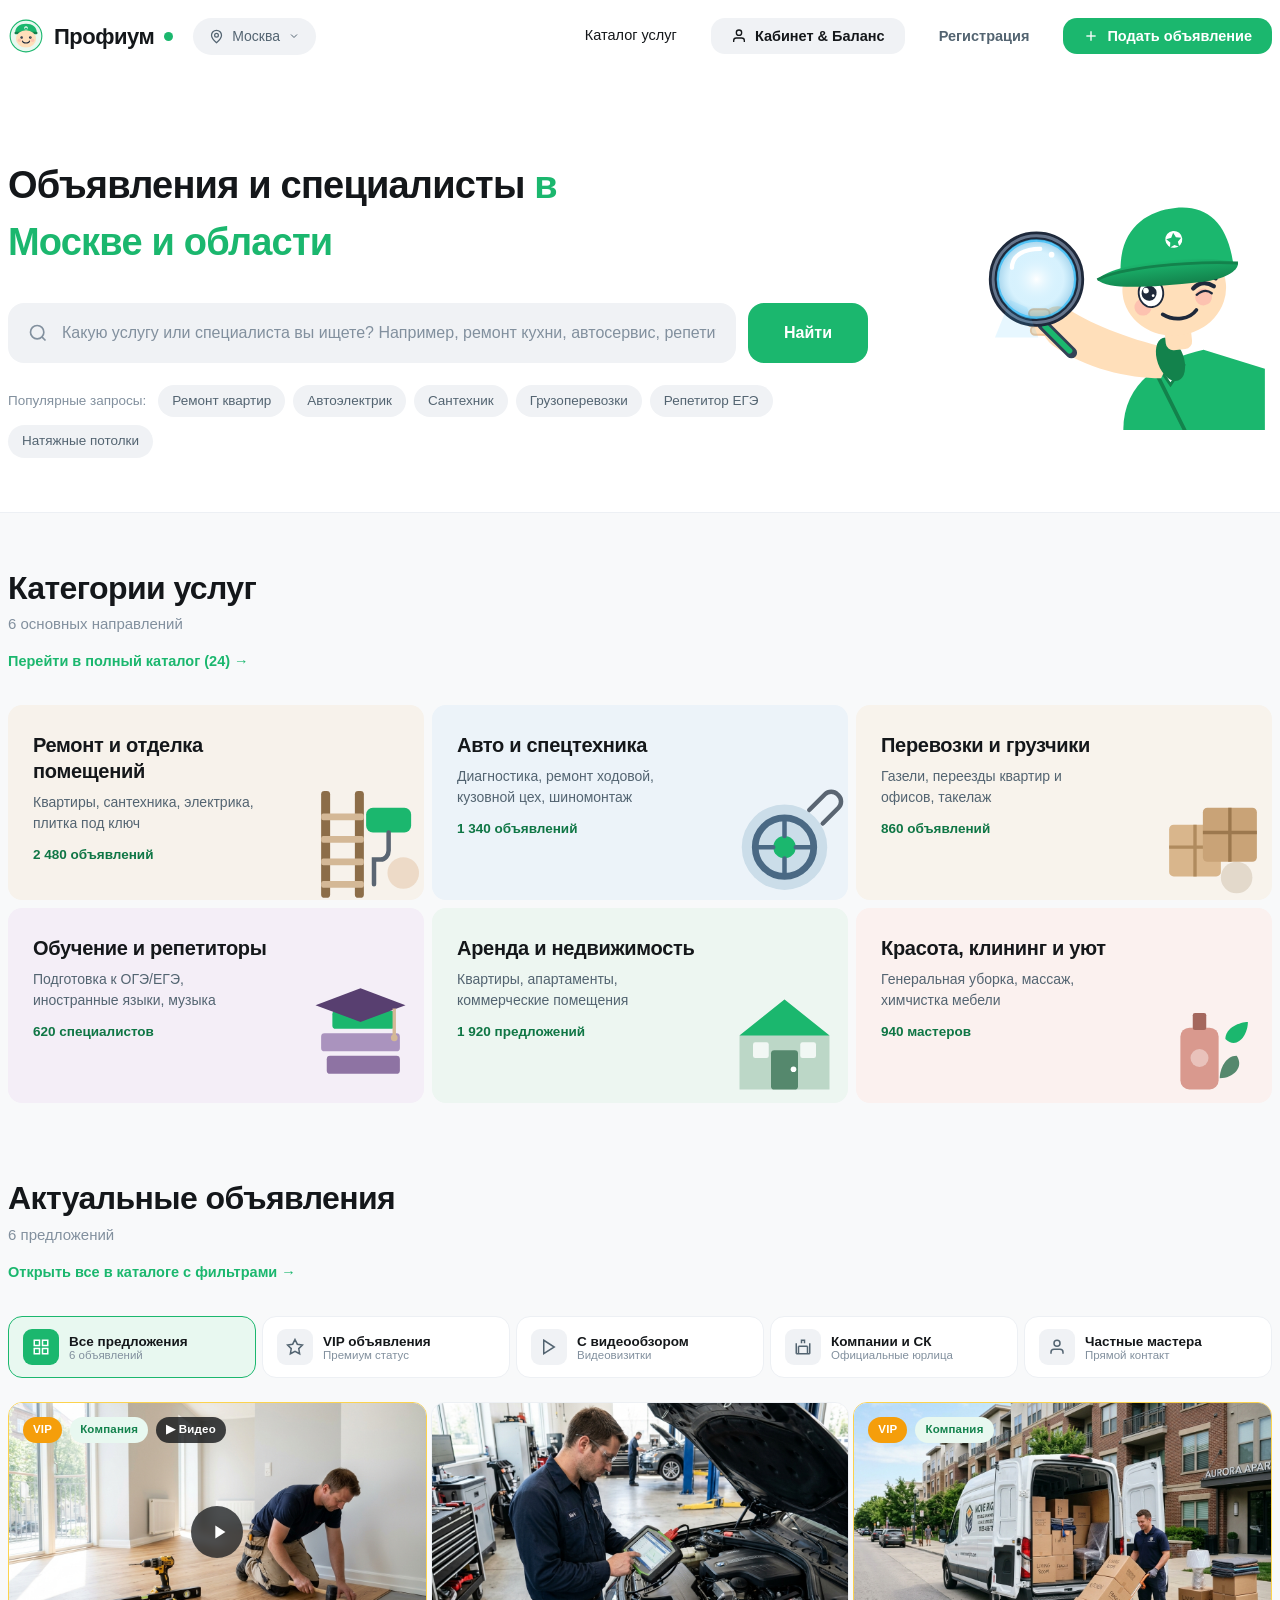
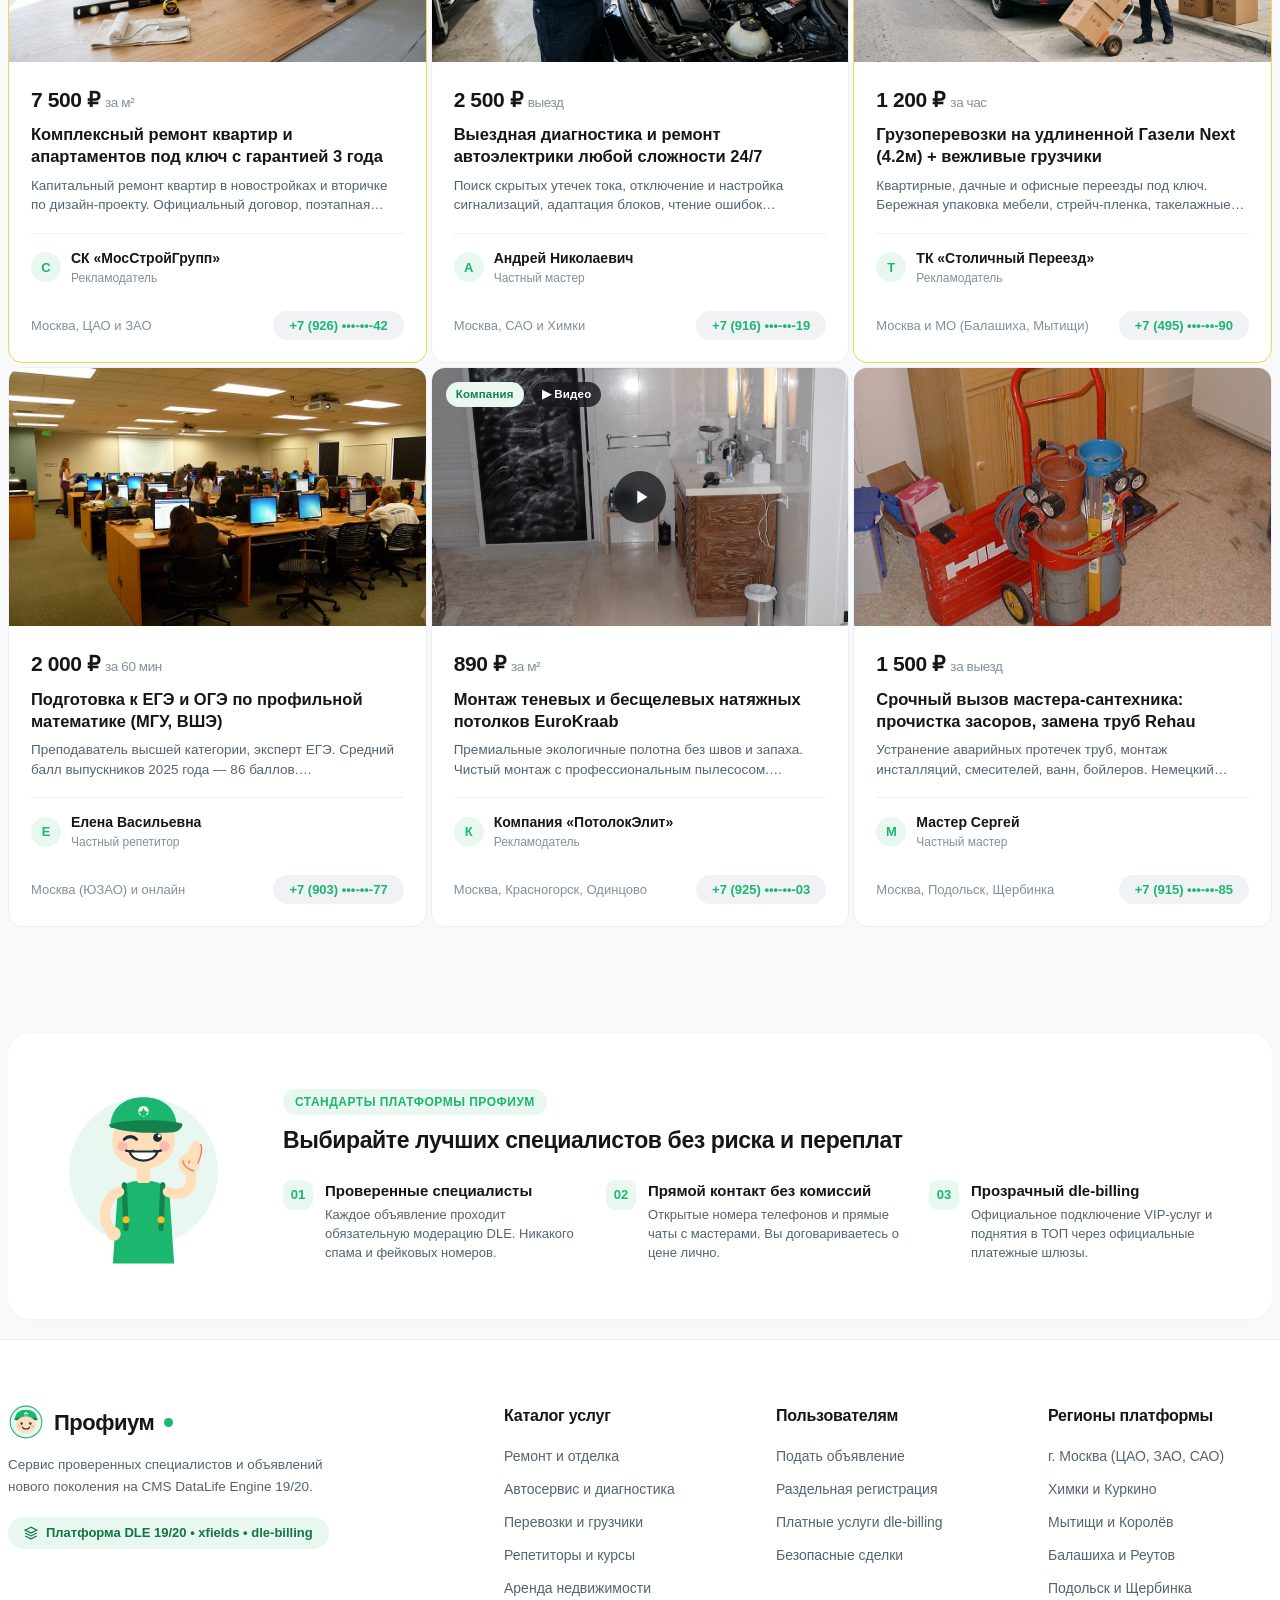
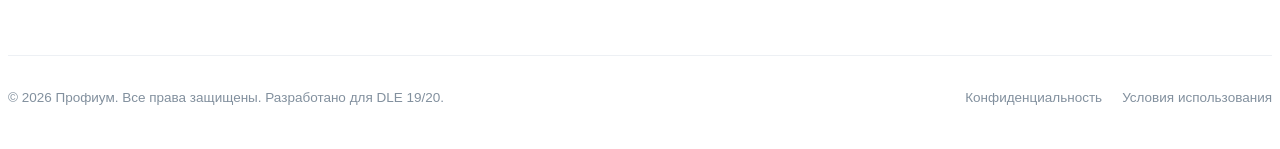
==== index.html @ 0189922f "Add hero mascot with lens, mobile burger menu, 3-row headers, horizontal catalog cards, sticky colla" ====
<!DOCTYPE html>
<html lang="ru">
<head>
  <meta charset="UTF-8">
  <meta name="viewport" content="width=device-width, initial-scale=1.0">
  <title>Профиум — Сервис проверенных специалистов и объявлений (DLE 19/20)</title>
  <link rel="stylesheet" href="css/style.css">
  <link rel="preconnect" href="https://fonts.googleapis.com">
  <link rel="preconnect" href="https://fonts.gstatic.com" crossorigin>
  <link href="https://fonts.googleapis.com/css2?family=Inter:wght@400;500;600;700&display=swap" rel="stylesheet">
</head>
<body>

  <!-- ================= HEADER ================= -->
  <header class="header">
    <div class="container header__inner">
      <div class="header__left">
        <a href="index.html" class="header__logo">
          <img src="images/branding/mascot.svg" alt="Профиум" class="header__logo-mascot">
          <span>Профиум</span><span class="header__logo-dot"></span>
        </a>
        <div class="header__geo" id="geoBtn" onclick="openModal('modalRegion')" title="Сменить регион">
          <svg width="15" height="15" viewBox="0 0 24 24" fill="none" stroke="currentColor" stroke-width="2"><path d="M12 2a8 8 0 0 0-8 8c0 5.25 8 12 8 12s8-6.75 8-12a8 8 0 0 0-8-8z"/><circle cx="12" cy="10" r="3"/></svg>
          <span id="currentCity">Москва</span>
          <svg width="12" height="12" viewBox="0 0 24 24" fill="none" stroke="currentColor" stroke-width="2"><path d="M6 9l6 6 6-6"/></svg>
        </div>
      </div>

      <div class="header__right">
        <a href="catalog.html" class="btn btn--ghost" style="color: var(--text-main); font-weight: 500;">
          Каталог услуг
        </a>

        <button class="btn btn--outline" id="openCabinetBtn">
          <svg width="16" height="16" viewBox="0 0 24 24" fill="none" stroke="currentColor" stroke-width="2"><path d="M20 21v-2a4 4 0 0 0-4-4H8a4 4 0 0 0-4 4v2"/><circle cx="12" cy="7" r="4"/></svg>
          <span id="userStatusText">Кабинет & Баланс</span>
        </button>

        <button class="btn btn--ghost" id="openRegBtn">
          Регистрация
        </button>

        <button class="btn btn--primary" id="openAddNewsBtn">
          <svg width="16" height="16" viewBox="0 0 24 24" fill="none" stroke="currentColor" stroke-width="2"><line x1="12" y1="5" x2="12" y2="19"/><line x1="5" y1="12" x2="19" y2="12"/></svg>
          Подать объявление
        </button>
      </div>

      <!-- Mobile Hamburger Toggle Button -->
      <button class="header__burger" id="burgerToggleBtn" aria-label="Открыть мобильное меню" onclick="toggleMobileMenu(true)">
        <span></span>
        <span></span>
        <span></span>
      </button>
    </div>
  </header>

  <!-- Mobile Drawer -->
  <div class="mobile-drawer" id="mobileDrawer">
    <div class="mobile-drawer__overlay" onclick="toggleMobileMenu(false)"></div>
    <div class="mobile-drawer__content">
      <div class="mobile-drawer__header">
        <div class="header__logo">
          <img src="images/branding/mascot.svg" alt="Профиум" class="header__logo-mascot">
          <span>Профиум</span><span class="header__logo-dot"></span>
        </div>
        <button class="modal__close" onclick="toggleMobileMenu(false)">&times;</button>
      </div>
      <div class="mobile-drawer__body">
        <div class="mobile-drawer__geo" onclick="openModal('modalRegion'); toggleMobileMenu(false);">
          <svg width="18" height="18" viewBox="0 0 24 24" fill="none" stroke="currentColor" stroke-width="2"><path d="M12 2a8 8 0 0 0-8 8c0 5.25 8 12 8 12s8-6.75 8-12a8 8 0 0 0-8-8z"/><circle cx="12" cy="10" r="3"/></svg>
          <span id="mobileCityText">Москва</span>
          <span style="margin-left: auto; font-size: 13px; color: var(--primary); font-weight: 600;">Сменить</span>
        </div>
        <nav class="mobile-drawer__nav">
          <a href="catalog.html" class="mobile-nav-item">
            <svg width="20" height="20" viewBox="0 0 24 24" fill="none" stroke="currentColor" stroke-width="2"><rect x="3" y="3" width="7" height="7"/><rect x="14" y="3" width="7" height="7"/><rect x="14" y="14" width="7" height="7"/><rect x="3" y="14" width="7" height="7"/></svg>
            Каталог объявлений
          </a>
          <button class="mobile-nav-item" onclick="openModal('modalCabinet'); toggleMobileMenu(false);">
            <svg width="20" height="20" viewBox="0 0 24 24" fill="none" stroke="currentColor" stroke-width="2"><path d="M20 21v-2a4 4 0 0 0-4-4H8a4 4 0 0 0-4 4v2"/><circle cx="12" cy="7" r="4"/></svg>
            Кабинет & Баланс
          </button>
          <button class="mobile-nav-item" onclick="openModal('modalReg'); toggleMobileMenu(false);">
            <svg width="20" height="20" viewBox="0 0 24 24" fill="none" stroke="currentColor" stroke-width="2"><path d="M16 21v-2a4 4 0 0 0-4-4H5a4 4 0 0 0-4 4v2"/><circle cx="8.5" cy="7" r="4"/><line x1="20" y1="8" x2="20" y2="14"/><line x1="23" y1="11" x2="17" y2="11"/></svg>
            Регистрация (Клиент / Рекламодатель)
          </button>
        </nav>
        <button class="btn btn--primary" style="width: 100%; margin-top: 24px; padding: 14px;" onclick="openModal('modalAddNews'); toggleMobileMenu(false);">
          <svg width="18" height="18" viewBox="0 0 24 24" fill="none" stroke="currentColor" stroke-width="2"><line x1="12" y1="5" x2="12" y2="19"/><line x1="5" y1="12" x2="19" y2="12"/></svg>
          Подать объявление
        </button>
      </div>
    </div>
  </div>

  <!-- ================= HERO & SEARCH (WITH MASCOT PEAKING INTO SEARCH) ================= -->
  <section class="hero">
    <div class="container hero__container">
      <div class="hero__content">
        <h1 class="hero__headline">
          Объявления и специалисты <span id="heroCitySpan">в Москве и области</span>
        </h1>

        <div class="search-wrapper">
          <div class="search-input-box">
            <div class="search-input-box__icon">
              <svg width="20" height="20" viewBox="0 0 24 24" fill="none" stroke="currentColor" stroke-width="2"><circle cx="11" cy="11" r="8"/><line x1="21" y1="21" x2="16.65" y2="16.65"/></svg>
            </div>
            <input type="text" class="search-input-box__input" id="searchInput" placeholder="Какую услугу или специалиста вы ищете? Например, ремонт кухни, автосервис, репетитор...">
          </div>
          <button class="btn btn--search-standalone" id="searchSubmitBtn">Найти</button>
        </div>

        <div class="search-tags" id="searchTagsContainer">
          <span class="search-tags__title">Популярные запросы:</span>
          <span class="tag-chip" onclick="navigateToCatalogQuery('Ремонт квартир')">Ремонт квартир</span>
          <span class="tag-chip" onclick="navigateToCatalogQuery('Автоэлектрик')">Автоэлектрик</span>
          <span class="tag-chip" onclick="navigateToCatalogQuery('Сантехник')">Сантехник</span>
          <span class="tag-chip" onclick="navigateToCatalogQuery('Грузоперевозки')">Грузоперевозки</span>
          <span class="tag-chip" onclick="navigateToCatalogQuery('Репетитор')">Репетитор ЕГЭ</span>
          <span class="tag-chip" onclick="navigateToCatalogQuery('Потолки')">Натяжные потолки</span>
        </div>
      </div>

      <!-- Mascot leaning in behind search with magnifying glass (as sketched!) -->
      <div class="hero__mascot-wrap" aria-hidden="true">
        <img src="images/branding/mascot_peeking_lens.svg" alt="Профиум Маскот с лупой" class="hero__mascot-img">
      </div>
    </div>
  </section>

  <!-- ================= BENTO CATEGORIES (3-ROW HIERARCHY) ================= -->
  <section class="section">
    <div class="container">
      <div class="section__header-col">
        <h2 class="section__title">Категории услуг</h2>
        <div class="section__subtitle">6 основных направлений</div>
        <div class="section__action-row">
          <a href="catalog.html" class="section__link">Перейти в полный каталог (24) →</a>
        </div>
      </div>

      <div class="bento-grid">
        <!-- 1. Ремонт -->
        <div class="bento-card bento-card--beige" onclick="navigateToCatalogCategory('Ремонт')">
          <div class="bento-card__content">
            <div class="bento-card__title">Ремонт и отделка помещений</div>
            <div class="bento-card__sub">Квартиры, сантехника, электрика, плитка под ключ</div>
            <div class="bento-card__count">2 480 объявлений</div>
          </div>
          <div class="bento-card__img-wrap">
            <svg class="bento-card__img" viewBox="0 0 120 120" fill="none" xmlns="http://www.w3.org/2000/svg">
              <rect x="25" y="15" width="8" height="95" rx="3" fill="#8c6d48"/>
              <rect x="55" y="15" width="8" height="95" rx="3" fill="#8c6d48"/>
              <rect x="25" y="35" width="38" height="6" rx="2" fill="#d4b896"/>
              <rect x="25" y="55" width="38" height="6" rx="2" fill="#d4b896"/>
              <rect x="25" y="75" width="38" height="6" rx="2" fill="#d4b896"/>
              <rect x="25" y="95" width="38" height="6" rx="2" fill="#d4b896"/>
              <rect x="65" y="30" width="40" height="22" rx="6" fill="#1bb76e"/>
              <path d="M85 52V68C85 72 82 76 78 76H72V98" stroke="#5a6572" stroke-width="4" stroke-linecap="round"/>
              <circle cx="98" cy="88" r="14" fill="#d4a373" fill-opacity="0.3"/>
            </svg>
          </div>
        </div>

        <!-- 2. Авто -->
        <div class="bento-card bento-card--blue" onclick="navigateToCatalogCategory('Авто')">
          <div class="bento-card__content">
            <div class="bento-card__title">Авто и спецтехника</div>
            <div class="bento-card__sub">Диагностика, ремонт ходовой, кузовной цех, шиномонтаж</div>
            <div class="bento-card__count">1 340 объявлений</div>
          </div>
          <div class="bento-card__img-wrap">
            <svg class="bento-card__img" viewBox="0 0 120 120" fill="none" xmlns="http://www.w3.org/2000/svg">
              <circle cx="60" cy="65" r="38" fill="#cbdde9"/>
              <circle cx="60" cy="65" r="26" stroke="#4a6984" stroke-width="6"/>
              <circle cx="60" cy="65" r="10" fill="#1bb76e"/>
              <path d="M60 40V55M60 75V90M35 65H50M70 65H85" stroke="#4a6984" stroke-width="4" stroke-linecap="round"/>
              <path d="M82 32L96 18C99 15 104 15 107 18L108 19C111 22 111 27 108 30L94 44" stroke="#5a6572" stroke-width="4" stroke-linecap="round"/>
            </svg>
          </div>
        </div>

        <!-- 3. Перевозки -->
        <div class="bento-card bento-card--sand" onclick="navigateToCatalogCategory('Грузоперевозки')">
          <div class="bento-card__content">
            <div class="bento-card__title">Перевозки и грузчики</div>
            <div class="bento-card__sub">Газели, переезды квартир и офисов, такелаж</div>
            <div class="bento-card__count">860 объявлений</div>
          </div>
          <div class="bento-card__img-wrap">
            <svg class="bento-card__img" viewBox="0 0 120 120" fill="none" xmlns="http://www.w3.org/2000/svg">
              <rect x="25" y="45" width="46" height="46" rx="4" fill="#d9b68c"/>
              <path d="M25 65H71M48 45V91" stroke="#b08b5e" stroke-width="3"/>
              <rect x="55" y="30" width="48" height="48" rx="4" fill="#c9a377"/>
              <path d="M55 52H103M79 30V78" stroke="#9c784e" stroke-width="3"/>
              <circle cx="85" cy="92" r="14" fill="#8c6d48" fill-opacity="0.2"/>
            </svg>
          </div>
        </div>

        <!-- 4. Обучение -->
        <div class="bento-card bento-card--lavender" onclick="navigateToCatalogCategory('Обучение')">
          <div class="bento-card__content">
            <div class="bento-card__title">Обучение и репетиторы</div>
            <div class="bento-card__sub">Подготовка к ОГЭ/ЕГЭ, иностранные языки, музыка</div>
            <div class="bento-card__count">620 специалистов</div>
          </div>
          <div class="bento-card__img-wrap">
            <svg class="bento-card__img" viewBox="0 0 120 120" fill="none" xmlns="http://www.w3.org/2000/svg">
              <rect x="30" y="70" width="65" height="16" rx="3" fill="#8e73a3"/>
              <rect x="25" y="50" width="70" height="16" rx="3" fill="#aa93be"/>
              <rect x="35" y="30" width="55" height="16" rx="3" fill="#1bb76e"/>
              <path d="M20 25L60 10L100 25L60 40L20 25Z" fill="#583f70"/>
              <line x1="90" y1="28" x2="90" y2="52" stroke="#d4b896" stroke-width="3"/>
              <circle cx="90" cy="54" r="3" fill="#d4b896"/>
            </svg>
          </div>
        </div>

        <!-- 5. Недвижимость -->
        <div class="bento-card bento-card--sage" onclick="navigateToCatalogCategory('Недвижимость')">
          <div class="bento-card__content">
            <div class="bento-card__title">Аренда и недвижимость</div>
            <div class="bento-card__sub">Квартиры, апартаменты, коммерческие помещения</div>
            <div class="bento-card__count">1 920 предложений</div>
          </div>
          <div class="bento-card__img-wrap">
            <svg class="bento-card__img" viewBox="0 0 120 120" fill="none" xmlns="http://www.w3.org/2000/svg">
              <path d="M60 20L20 52V100H100V52L60 20Z" fill="#bcd7c7"/>
              <path d="M60 20L100 52H20L60 20Z" fill="#1bb76e"/>
              <rect x="48" y="65" width="24" height="35" rx="3" fill="#55886d"/>
              <circle cx="68" cy="82" r="2.5" fill="#fff"/>
              <rect x="32" y="58" width="14" height="14" rx="2" fill="#fff" fill-opacity="0.8"/>
              <rect x="74" y="58" width="14" height="14" rx="2" fill="#fff" fill-opacity="0.8"/>
            </svg>
          </div>
        </div>

        <!-- 6. Красота и уют -->
        <div class="bento-card bento-card--rose" onclick="navigateToCatalogCategory('Красота')">
          <div class="bento-card__content">
            <div class="bento-card__title">Красота, клининг и уют</div>
            <div class="bento-card__sub">Генеральная уборка, массаж, химчистка мебели</div>
            <div class="bento-card__count">940 мастеров</div>
          </div>
          <div class="bento-card__img-wrap">
            <svg class="bento-card__img" viewBox="0 0 120 120" fill="none" xmlns="http://www.w3.org/2000/svg">
              <rect x="35" y="45" width="34" height="55" rx="8" fill="#d9998e"/>
              <rect x="46" y="32" width="12" height="15" rx="2" fill="#a4685e"/>
              <circle cx="52" cy="72" r="8" fill="#fff" fill-opacity="0.4"/>
              <path d="M75 55C75 45 88 40 95 40C95 52 85 65 75 55Z" fill="#1bb76e"/>
              <path d="M85 70C75 70 70 82 70 90C82 90 92 80 85 70Z" fill="#55886d"/>
            </svg>
          </div>
        </div>
      </div>
    </div>
  </section>

  <!-- ================= LISTINGS FEED ================= -->
  <section class="section" style="padding-top: 20px;">
    <div class="container">
      <div class="section__header-col">
        <h2 class="section__title" id="feedTitle">Актуальные объявления</h2>
        <div class="section__subtitle" id="listingsCountBadge">6 предложений</div>
        <div class="section__action-row">
          <a href="catalog.html" class="section__link">Открыть все в каталоге с фильтрами →</a>
        </div>
      </div>

      <!-- Compact Bento Grid Filter Tabs (Profi Style) -->
      <div class="feed-tabs-bento">
        <button class="feed-bento-tab feed-bento-tab--all active" onclick="switchFeedTab('all', this)">
          <div class="feed-bento-tab__icon">
            <svg width="18" height="18" viewBox="0 0 24 24" fill="none" stroke="currentColor" stroke-width="2"><rect x="3" y="3" width="7" height="7"/><rect x="14" y="3" width="7" height="7"/><rect x="14" y="14" width="7" height="7"/><rect x="3" y="14" width="7" height="7"/></svg>
          </div>
          <div class="feed-bento-tab__info">
            <span class="feed-bento-tab__name">Все предложения</span>
            <span class="feed-bento-tab__sub">6 объявлений</span>
          </div>
        </button>

        <button class="feed-bento-tab feed-bento-tab--vip" onclick="switchFeedTab('vip', this)">
          <div class="feed-bento-tab__icon">
            <svg width="18" height="18" viewBox="0 0 24 24" fill="none" stroke="currentColor" stroke-width="2"><polygon points="12 2 15.09 8.26 22 9.27 17 14.14 18.18 21.02 12 17.77 5.82 21.02 7 14.14 2 9.27 8.91 8.26 12 2"/></svg>
          </div>
          <div class="feed-bento-tab__info">
            <span class="feed-bento-tab__name">VIP объявления</span>
            <span class="feed-bento-tab__sub">Премиум статус</span>
          </div>
        </button>

        <button class="feed-bento-tab feed-bento-tab--video" onclick="switchFeedTab('video', this)">
          <div class="feed-bento-tab__icon">
            <svg width="18" height="18" viewBox="0 0 24 24" fill="none" stroke="currentColor" stroke-width="2"><polygon points="5 3 19 12 5 21 5 3"/></svg>
          </div>
          <div class="feed-bento-tab__info">
            <span class="feed-bento-tab__name">С видеообзором</span>
            <span class="feed-bento-tab__sub">Видеовизитки</span>
          </div>
        </button>

        <button class="feed-bento-tab feed-bento-tab--adv" onclick="switchFeedTab('advertiser', this)">
          <div class="feed-bento-tab__icon">
            <svg width="18" height="18" viewBox="0 0 24 24" fill="none" stroke="currentColor" stroke-width="2"><path d="M3 21h18M3 7v14M21 7v14M6 21V11M18 21V11M6 11h12M10 7V3h4v4"/></svg>
          </div>
          <div class="feed-bento-tab__info">
            <span class="feed-bento-tab__name">Компании и СК</span>
            <span class="feed-bento-tab__sub">Официальные юрлица</span>
          </div>
        </button>

        <button class="feed-bento-tab feed-bento-tab--private" onclick="switchFeedTab('private', this)">
          <div class="feed-bento-tab__icon">
            <svg width="18" height="18" viewBox="0 0 24 24" fill="none" stroke="currentColor" stroke-width="2"><path d="M20 21v-2a4 4 0 0 0-4-4H8a4 4 0 0 0-4 4v2"/><circle cx="12" cy="7" r="4"/></svg>
          </div>
          <div class="feed-bento-tab__info">
            <span class="feed-bento-tab__name">Частные мастера</span>
            <span class="feed-bento-tab__sub">Прямой контакт</span>
          </div>
        </button>
      </div>

      <!-- Ads Grid -->
      <div class="listings-grid" id="listingsContainer"></div>
    </div>
  </section>

  <!-- ================= VAULT-BOY STYLE ADVANTAGES BANNER ================= -->
  <section class="container" style="margin-top: 50px; margin-bottom: 20px;">
    <div class="vault-banner">
      <div class="vault-banner__character">
        <img src="images/branding/mascot_thumbs_up.svg" alt="Профиум рекомендует!" class="vault-banner__img">
      </div>
      <div class="vault-banner__content">
        <div class="vault-banner__tag">Стандарты платформы Профиум</div>
        <h3 class="vault-banner__title">Выбирайте лучших специалистов без риска и переплат</h3>
        <div class="vault-banner__grid">
          <div class="vault-feature">
            <div class="vault-feature__badge">01</div>
            <div>
              <div class="vault-feature__title">Проверенные специалисты</div>
              <div class="vault-feature__desc">Каждое объявление проходит обязательную модерацию DLE. Никакого спама и фейковых номеров.</div>
            </div>
          </div>

          <div class="vault-feature">
            <div class="vault-feature__badge">02</div>
            <div>
              <div class="vault-feature__title">Прямой контакт без комиссий</div>
              <div class="vault-feature__desc">Открытые номера телефонов и прямые чаты с мастерами. Вы договариваетесь о цене лично.</div>
            </div>
          </div>

          <div class="vault-feature">
            <div class="vault-feature__badge">03</div>
            <div>
              <div class="vault-feature__title">Прозрачный dle-billing</div>
              <div class="vault-feature__desc">Официальное подключение VIP-услуг и поднятия в ТОП через официальные платежные шлюзы.</div>
            </div>
          </div>
        </div>
      </div>
    </div>
  </section>

  <!-- ================= FOOTER ================= -->
  <footer class="footer" style="margin-top: 0;">
    <div class="container">
      <div class="footer__grid">
        <div>
          <div class="header__logo" style="margin-bottom: 14px;">
            <img src="images/branding/mascot.svg" alt="Профиум" class="header__logo-mascot">
            <span>Профиум</span><span class="header__logo-dot"></span>
          </div>
          <p style="font-size: 13.5px; line-height: 1.6; max-width: 320px; color: var(--text-secondary); margin-bottom: 20px;">
            Сервис проверенных специалистов и объявлений нового поколения на CMS DataLife Engine 19/20.
          </p>
          <div class="footer__dle-badge">
            <svg width="14" height="14" viewBox="0 0 24 24" fill="none" stroke="currentColor" stroke-width="2"><path d="M12 2L2 7l10 5 10-5-10-5zM2 17l10 5 10-5M2 12l10 5 10-5"/></svg>
            Платформа DLE 19/20 • xfields • dle-billing
          </div>
        </div>

        <div>
          <div class="footer__col-title">Каталог услуг</div>
          <ul class="footer__list">
            <li><a href="catalog.html?category=Ремонт">Ремонт и отделка</a></li>
            <li><a href="catalog.html?category=Авто">Автосервис и диагностика</a></li>
            <li><a href="catalog.html?category=Грузоперевозки">Перевозки и грузчики</a></li>
            <li><a href="catalog.html?category=Обучение">Репетиторы и курсы</a></li>
            <li><a href="catalog.html?category=Недвижимость">Аренда недвижимости</a></li>
          </ul>
        </div>

        <div>
          <div class="footer__col-title">Пользователям</div>
          <ul class="footer__list">
            <li><a href="#" onclick="openModal('modalAddNews'); return false;">Подать объявление</a></li>
            <li><a href="#" onclick="openModal('modalReg'); return false;">Раздельная регистрация</a></li>
            <li><a href="#" onclick="openModal('modalCabinet'); return false;">Платные услуги dle-billing</a></li>
            <li><a href="#" onclick="showToast('Правила безопасности платформы'); return false;">Безопасные сделки</a></li>
          </ul>
        </div>

        <div>
          <div class="footer__col-title">Регионы платформы</div>
          <ul class="footer__list">
            <li><a href="#" onclick="selectRegion('Москва'); return false;">г. Москва (ЦАО, ЗАО, САО)</a></li>
            <li><a href="#" onclick="selectRegion('Химки'); return false;">Химки и Куркино</a></li>
            <li><a href="#" onclick="selectRegion('Мытищи'); return false;">Мытищи и Королёв</a></li>
            <li><a href="#" onclick="selectRegion('Балашиха'); return false;">Балашиха и Реутов</a></li>
            <li><a href="#" onclick="selectRegion('Подольск'); return false;">Подольск и Щербинка</a></li>
          </ul>
        </div>
      </div>

      <div class="footer__bottom">
        <div>© 2026 Профиум. Все права защищены. Разработано для DLE 19/20.</div>
        <div style="display: flex; gap: 20px;">
          <a href="#" onclick="showToast('Пользовательское соглашение'); return false;">Конфиденциальность</a>
          <a href="#" onclick="showToast('Оферта сервиса'); return false;">Условия использования</a>
        </div>
      </div>
    </div>
  </footer>

  <!-- ================= MODALS ================= -->

  <!-- 1. REGION MODAL -->
  <div class="modal-overlay" id="modalRegion">
    <div class="modal">
      <div class="modal__header">
        <div class="modal__title">Выберите город или регион</div>
        <button class="modal__close" onclick="closeModal('modalRegion')">✕</button>
      </div>
      <div class="modal__body">
        <div class="form-group">
          <input type="text" class="form-input" id="regionSearchInput" placeholder="Введите название города (например: Химки)..." oninput="filterRegionsList(this.value)">
        </div>

        <div style="font-size: 13px; font-weight: 600; margin-bottom: 10px; color: var(--text-main);">Популярные регионы:</div>
        <div class="region-chips">
          <span class="region-chip active" onclick="selectRegion('Москва')">Москва</span>
          <span class="region-chip" onclick="selectRegion('Химки')">Химки</span>
          <span class="region-chip" onclick="selectRegion('Балашиха')">Балашиха</span>
          <span class="region-chip" onclick="selectRegion('Мытищи')">Мытищи</span>
          <span class="region-chip" onclick="selectRegion('Подольск')">Подольск</span>
          <span class="region-chip" onclick="selectRegion('Красногорск')">Красногорск</span>
        </div>

        <div class="region-list" id="regionItemsList">
          <div class="region-item active" onclick="selectRegion('Москва')">
            <span>Москва и центр</span>
            <span style="font-size: 12px; color: var(--text-muted);">4 820 объявлений</span>
          </div>
          <div class="region-item" onclick="selectRegion('Химки')">
            <span>Химки (Север МО)</span>
            <span style="font-size: 12px; color: var(--text-muted);">840 объявлений</span>
          </div>
          <div class="region-item" onclick="selectRegion('Балашиха')">
            <span>Балашиха (Восток МО)</span>
            <span style="font-size: 12px; color: var(--text-muted);">1 120 объявлений</span>
          </div>
          <div class="region-item" onclick="selectRegion('Мытищи')">
            <span>Мытищи (Северо-Восток МО)</span>
            <span style="font-size: 12px; color: var(--text-muted);">790 объявлений</span>
          </div>
          <div class="region-item" onclick="selectRegion('Подольск')">
            <span>Подольск (Юг МО)</span>
            <span style="font-size: 12px; color: var(--text-muted);">950 объявлений</span>
          </div>
          <div class="region-item" onclick="selectRegion('Красногорск')">
            <span>Красногорск (Запад МО)</span>
            <span style="font-size: 12px; color: var(--text-muted);">680 объявлений</span>
          </div>
        </div>
      </div>
      <div class="modal__footer">
        <button class="btn btn--outline" onclick="closeModal('modalRegion')">Закрыть</button>
      </div>
    </div>
  </div>

  <!-- 2. ADD NEWS MODAL -->
  <div class="modal-overlay" id="modalAddNews">
    <div class="modal modal--large">
      <div class="modal__header">
        <div class="modal__title">Подача объявления в DLE (addnews.tpl)</div>
        <button class="modal__close" onclick="closeModal('modalAddNews')">✕</button>
      </div>

      <div class="modal__body">
        <div class="form-group">
          <label class="form-label">Заголовок объявления *</label>
          <input type="text" id="addTitle" class="form-input" placeholder="Например: Качественный ремонт ванных комнат и санузлов">
        </div>

        <div style="display: grid; grid-template-columns: 1fr 1fr; gap: 16px;">
          <div class="form-group">
            <label class="form-label">Категория (Дерево категорий DLE) *</label>
            <select id="addCategory" class="form-select">
              <option value="Ремонт">Ремонт и отделка (Платное: 150 ₽)</option>
              <option value="Авто">Авто и спецтехника (Бесплатно)</option>
              <option value="Грузоперевозки">Перевозки и грузчики (Бесплатно)</option>
              <option value="Обучение">Обучение и репетиторы (Бесплатно)</option>
              <option value="Недвижимость">Недвижимость (Платное: 200 ₽)</option>
              <option value="Красота">Красота и клининг (Бесплатно)</option>
            </select>
          </div>

          <div class="form-group">
            <label class="form-label">Стоимость (xfield: price) *</label>
            <input type="text" id="addPrice" class="form-input" placeholder="Например: 3 500 ₽ / м²">
          </div>
        </div>

        <div class="form-group">
          <label class="form-label">Описание объявления *</label>
          <textarea id="addDesc" class="form-textarea" placeholder="Опишите подробно опыт, используемые инструменты, сроки и гарантии..."></textarea>
        </div>

        <div class="form-group">
          <label class="form-label">Фотографии (нативный xfield: загрузка изображений DLE)</label>
          <div class="dropzone" id="photoDropzone" onclick="simulatePhotoUpload()">
            <div class="dropzone__icon">📷</div>
            <div class="dropzone__text">Нажмите, чтобы прикрепить фото (или перетащите файлы)</div>
            <div class="dropzone__sub">До 10 фото, авто-генерация превью WebP и водяные знаки DLE</div>
          </div>
          <div class="upload-previews" id="photoPreviews"></div>
        </div>

        <div class="form-group">
          <label class="form-label">Ссылка на видеообзор (xfield: video — YouTube / RuTube / VK)</label>
          <input type="text" id="addVideo" class="form-input" placeholder="https://rutube.ru/video/... или https://youtube.com/watch?v=...">
        </div>

        <div style="display: grid; grid-template-columns: 1fr 1fr; gap: 16px;">
          <div class="form-group">
            <label class="form-label">Город / Район *</label>
            <input type="text" id="addCity" class="form-input" value="Москва, ЦАО">
          </div>
          <div class="form-group">
            <label class="form-label">Контактный телефон *</label>
            <input type="text" id="addPhone" class="form-input" value="+7 (926) 450-22-18">
          </div>
        </div>

        <div class="billing-box">
          <div class="billing-box__title">
            <span>Платные услуги продвижения (Модуль dle-billing)</span>
            <span style="font-size: 12px; color: var(--primary);">Списание с баланса</span>
          </div>

          <div class="billing-option">
            <label class="billing-option__label">
              <input type="checkbox" id="billVip" onchange="calcBillingTotal()">
              <span><strong>VIP-статус</strong> — рамка, золотой бейдж и показ на главной</span>
            </label>
            <span class="billing-option__price">+290 ₽</span>
          </div>

          <div class="billing-option">
            <label class="billing-option__label">
              <input type="checkbox" id="billPin" onchange="calcBillingTotal()">
              <span><strong>Закрепление в ТОПе</strong> категории на 7 дней</span>
            </label>
            <span class="billing-option__price">+490 ₽</span>
          </div>

          <div class="billing-option">
            <label class="billing-option__label">
              <input type="checkbox" id="billUp" onchange="calcBillingTotal()">
              <span><strong>Поднятие на 1-е место</strong> сразу после публикации</span>
            </label>
            <span class="billing-option__price">+99 ₽</span>
          </div>

          <div style="display: flex; justify-content: space-between; align-items: center; margin-top: 14px; padding-top: 12px; border-top: 1px solid var(--border-light);">
            <span style="font-size: 14px; font-weight: 600;">Итого к оплате:</span>
            <span id="billTotalSum" style="font-size: 17px; font-weight: 700; color: var(--primary);">0 ₽</span>
          </div>
        </div>
      </div>

      <div class="modal__footer">
        <button class="btn btn--outline" onclick="closeModal('modalAddNews')">Отмена</button>
        <button class="btn btn--primary" id="publishAdBtn" onclick="submitNewAd()">
          Опубликовать объявление
        </button>
      </div>
    </div>
  </div>

  <!-- 3. SPLIT REGISTRATION WITH NEW ILLUSTRATED ROLE CARDS -->
  <div class="modal-overlay" id="modalReg">
    <div class="modal">
      <div class="modal__header">
        <div class="modal__title">Регистрация в Профиум (Разделение ролей DLE)</div>
        <button class="modal__close" onclick="closeModal('modalReg')">✕</button>
      </div>

      <div class="modal__body">
        <div class="form-label" style="margin-bottom: 12px;">Выберите ваш статус на платформе:</div>
        
        <div class="role-toggle">
          <div class="role-card role-card--client active" id="roleClientCard" onclick="selectRole('client')">
            <div class="role-card__info">
              <span class="role-card__badge">Заказчик</span>
              <div class="role-card__title" style="color: #92400e;">Я Клиент</div>
              <div class="role-card__desc" style="color: #b45309;">Ищу специалистов, сохраняю в избранное, заказываю услуги без комиссий</div>
            </div>
            <div class="role-card__illustration">
              <img src="images/branding/role_client.svg" alt="Клиент">
            </div>
          </div>

          <div class="role-card role-card--seller" id="roleSellerCard" onclick="selectRole('seller')">
            <div class="role-card__info">
              <span class="role-card__badge">Исполнитель</span>
              <div class="role-card__title" style="color: #6b21a8;">Я Рекламодатель</div>
              <div class="role-card__desc" style="color: #7e22ce;">Публикую объявления, подключаю VIP-продвижение, развиваю бизнес</div>
            </div>
            <div class="role-card__illustration">
              <img src="images/branding/role_advertiser.svg" alt="Рекламодатель">
            </div>
          </div>
        </div>

        <div class="form-group" id="companyFieldGroup" style="display: none;">
          <label class="form-label">Название организации / Имя мастера *</label>
          <input type="text" class="form-input" id="regCompany" placeholder="Например: ООО «СтройГрупп» или Мастер Алексей">
        </div>

        <div class="form-group">
          <label class="form-label">Ваше имя / Логин *</label>
          <input type="text" class="form-input" id="regLogin" placeholder="alex_moscow">
        </div>

        <div class="form-group">
          <label class="form-label">Электронная почта *</label>
          <input type="email" class="form-input" id="regEmail" placeholder="name@example.ru">
        </div>

        <div class="form-group">
          <label class="form-label">Пароль *</label>
          <input type="password" class="form-input" id="regPassword" placeholder="••••••••">
        </div>

        <div style="font-size: 12.5px; color: var(--text-muted); line-height: 1.45;">
          При сохранении DLE плагин автоматически определит пользователя в системную группу <strong><span id="targetGroupName">«Клиенты» (ID 4)</span></strong>.
        </div>
      </div>

      <div class="modal__footer">
        <button class="btn btn--outline" onclick="closeModal('modalReg')">Закрыть</button>
        <button class="btn btn--primary" onclick="submitRegistration()">Зарегистрироваться</button>
      </div>
    </div>
  </div>

  <!-- 4. DETAIL AD VIEW -->
  <div class="modal-overlay" id="modalAdDetail">
    <div class="modal modal--large">
      <div class="modal__header">
        <div class="modal__title" id="detailModalTitle">Просмотр объявления</div>
        <button class="modal__close" onclick="closeModal('modalAdDetail')">✕</button>
      </div>

      <div class="modal__body" id="detailModalBody"></div>

      <div class="modal__footer" style="justify-content: space-between;">
        <div id="detailAuthorBlock" style="font-size: 13.5px; color: var(--text-secondary);"></div>
        <div style="display: flex; gap: 12px;">
          <button class="btn btn--outline" id="detailPromoBtn" onclick="openPromoFromDetail()">
            ⚡ Продвинуть (VIP)
          </button>
          <button class="btn btn--primary" id="detailCallBtn" onclick="revealDetailPhone()">
            Показать телефон
          </button>
        </div>
      </div>
    </div>
  </div>

  <!-- 5. CABINET & DLE-BILLING -->
  <div class="modal-overlay" id="modalCabinet">
    <div class="modal">
      <div class="modal__header">
        <div class="modal__title">Личный кабинет и dle-billing</div>
        <button class="modal__close" onclick="closeModal('modalCabinet')">✕</button>
      </div>

      <div class="modal__body">
        <div style="display: flex; align-items: center; justify-content: space-between; padding: 18px; background-color: var(--primary-soft); border-radius: var(--radius-md); margin-bottom: 24px;">
          <div>
            <div style="font-size: 12.5px; color: var(--primary); font-weight: 500;">Текущий баланс (dle-billing)</div>
            <div style="font-size: 26px; font-weight: 700; color: var(--primary);" id="cabBalanceValue">1 450 ₽</div>
          </div>
          <button class="btn btn--primary" onclick="simulateTopUp()">
            + Пополнить счет
          </button>
        </div>

        <div style="font-size: 14.5px; font-weight: 600; margin-bottom: 14px; color: var(--text-main);">
          Мои объявления на доске:
        </div>

        <div id="userAdsList" style="display: flex; flex-direction: column; gap: 12px;"></div>

        <div style="margin-top: 24px; padding: 14px; border-radius: var(--radius-md); background: #f0f7f2; font-size: 12.5px; color: #1f583a; line-height: 1.5;">
          💡 <strong>Как это устроено в DLE:</strong> Баланс хранится в таблице `dle_billing_users`. Списание за размещение и VIP-статус происходит через нативные транзакции биллинга.
        </div>
      </div>

      <div class="modal__footer">
        <button class="btn btn--outline" onclick="closeModal('modalCabinet')">Закрыть</button>
      </div>
    </div>
  </div>

  <!-- Toast -->
  <div class="toast-container" id="toastContainer"></div>

  <!-- Scripts -->
  <script src="js/app.js"></script>
</body>
</html>
---- css/style.css ----
/* ==========================================================================
   PROFI.RU MINIMALIST CLASSIFIEDS DESIGN SYSTEM (DLE 19/20 PROTO)
   THEME: VIBRANT FRESH GREEN & ULTRA-SPACIOUS BORDERLESS MINIMALISM
   ========================================================================== */

:root {
  --font-family: -apple-system, BlinkMacSystemFont, "Segoe UI", Roboto, "Helvetica Neue", Arial, sans-serif;
  
  /* Canvas & Backgrounds */
  --bg-page: #f8f9fa;
  --bg-surface: #ffffff;
  --bg-subtle: #f0f2f5;
  --bg-subtle-hover: #e5e8ed;
  --bg-card: #ffffff;
  
  /* Typography Colors */
  --text-main: #14171a;
  --text-secondary: #536471;
  --text-muted: #82909e;
  --text-inverse: #ffffff;
  
  /* Accents & Brand: Brighter, Fresher Modern Green */
  --primary: #1bb76e;
  --primary-hover: #159b5c;
  --primary-soft: #e8f8f0;
  --primary-soft-hover: #d5f2e3;
  --primary-dark: #0f7645;
  
  /* Bento Pastel Colors (No harsh borders, pure soft color fill) */
  --bento-beige: #f7f2eb;
  --bento-blue: #ecf3f9;
  --bento-sand: #f8f3ec;
  --bento-lavender: #f4eef7;
  --bento-sage: #edf6f1;
  --bento-rose: #fbf1ef;
  
  /* Badges & Statuses */
  --vip-bg: #fff6e5;
  --vip-text: #945d04;
  --verified-bg: #e8f8f0;
  --verified-text: #13824c;
  
  /* Soft Dividers */
  --border-light: #edf0f4;
  --border-input: #e0e4ea;
  
  /* Shadows - Minimal and soft */
  --shadow-sm: 0 2px 6px rgba(0, 0, 0, 0.02);
  --shadow-md: 0 8px 24px rgba(0, 0, 0, 0.04);
  --shadow-modal: 0 20px 50px rgba(0, 0, 0, 0.12);
  
  /* Transitions */
  --transition-fast: 0.16s ease;
  --transition-normal: 0.25s cubic-bezier(0.16, 1, 0.3, 1);
  
  /* Radii */
  --radius-sm: 8px;
  --radius-md: 14px;
  --radius-lg: 22px;
  --radius-pill: 9999px;
}

*, *::before, *::after {
  box-sizing: border-box;
  margin: 0;
  padding: 0;
}

body {
  font-family: var(--font-family);
  background-color: var(--bg-page);
  color: var(--text-main);
  line-height: 1.5;
  -webkit-font-smoothing: antialiased;
  -moz-osx-font-smoothing: grayscale;
}

a {
  color: inherit;
  text-decoration: none;
}

button {
  font-family: inherit;
  cursor: pointer;
  border: none;
  background: none;
  outline: none;
}

input, textarea, select {
  font-family: inherit;
  font-size: 15px;
}

.container {
  max-width: 1280px;
  margin: 0 auto;
  padding: 0 8px; /* 8px page margin as requested */
}

/* ==========================================================================
   HEADER
   ========================================================================== */
.header {
  background-color: var(--bg-surface);
  border-bottom: 1px solid transparent; /* No border initially, appears on scroll */
  position: sticky;
  top: 0;
  z-index: 90;
  transition: border-color var(--transition-fast), box-shadow var(--transition-fast);
}

.header.header--scrolled {
  border-bottom: 1px solid var(--border-light);
  box-shadow: 0 2px 10px rgba(0, 0, 0, 0.03);
}

.header__inner {
  display: flex;
  align-items: center;
  justify-content: space-between;
  height: 72px;
  gap: 16px;
}

.header__left {
  display: flex;
  align-items: center;
  gap: 20px;
}

.header__logo {
  font-size: 22px;
  font-weight: 700;
  letter-spacing: -0.5px;
  color: var(--text-main);
  display: flex;
  align-items: center;
  gap: 10px;
}

.header__logo-mascot {
  width: 36px;
  height: 36px;
  border-radius: 50%;
  transition: transform var(--transition-fast);
}

.header__logo:hover .header__logo-mascot {
  transform: scale(1.08) rotate(4deg);
}

.header__logo-dot {
  width: 9px;
  height: 9px;
  background-color: var(--primary);
  border-radius: var(--radius-pill);
}

.header__geo {
  display: flex;
  align-items: center;
  gap: 8px;
  padding: 8px 16px;
  border-radius: var(--radius-pill);
  background: var(--bg-subtle);
  color: var(--text-secondary);
  font-size: 14px;
  font-weight: 500;
  transition: var(--transition-fast);
  cursor: pointer;
}

.header__geo:hover {
  background: var(--bg-subtle-hover);
  color: var(--text-main);
}

.header__right {
  display: flex;
  align-items: center;
  gap: 14px;
}

/* Mobile Hamburger Button */
.header__burger {
  display: none;
  width: 44px;
  height: 44px;
  border-radius: var(--radius-md);
  background-color: var(--bg-subtle);
  flex-direction: column;
  justify-content: center;
  align-items: center;
  gap: 5px;
  cursor: pointer;
  transition: background-color var(--transition-fast);
  border: none;
}
.header__burger:hover {
  background-color: var(--bg-subtle-hover);
}
.header__burger span {
  display: block;
  width: 20px;
  height: 2px;
  background-color: var(--text-main);
  border-radius: 2px;
  transition: transform var(--transition-fast), opacity var(--transition-fast);
}

/* Mobile Drawer */
.mobile-drawer {
  position: fixed;
  top: 0;
  left: 0;
  right: 0;
  bottom: 0;
  z-index: 1000;
  pointer-events: none;
  visibility: hidden;
  transition: visibility var(--transition-normal);
}
.mobile-drawer.active {
  pointer-events: auto;
  visibility: visible;
}
.mobile-drawer__overlay {
  position: absolute;
  top: 0;
  left: 0;
  right: 0;
  bottom: 0;
  background-color: rgba(18, 22, 28, 0.45);
  backdrop-filter: blur(4px);
  opacity: 0;
  transition: opacity var(--transition-normal);
}
.mobile-drawer.active .mobile-drawer__overlay {
  opacity: 1;
}
.mobile-drawer__content {
  position: absolute;
  top: 0;
  right: 0;
  width: 86%;
  max-width: 340px;
  height: 100%;
  background: var(--bg-surface);
  box-shadow: -8px 0 24px rgba(0, 0, 0, 0.12);
  transform: translateX(100%);
  transition: transform var(--transition-normal);
  display: flex;
  flex-direction: column;
  padding: 24px 20px;
}
.mobile-drawer.active .mobile-drawer__content {
  transform: translateX(0);
}
.mobile-drawer__header {
  display: flex;
  align-items: center;
  justify-content: space-between;
  padding-bottom: 18px;
  border-bottom: 1px solid var(--border-light);
  margin-bottom: 18px;
}
.mobile-drawer__geo {
  display: flex;
  align-items: center;
  gap: 10px;
  padding: 12px 14px;
  background: var(--bg-subtle);
  border-radius: var(--radius-md);
  margin-bottom: 18px;
  font-size: 14px;
  font-weight: 500;
  cursor: pointer;
}
.mobile-drawer__nav {
  display: flex;
  flex-direction: column;
  gap: 8px;
  flex: 1;
}
.mobile-nav-item {
  display: flex;
  align-items: center;
  gap: 12px;
  padding: 12px 14px;
  border-radius: var(--radius-md);
  font-size: 14.5px;
  font-weight: 500;
  color: var(--text-main);
  transition: background-color var(--transition-fast);
  text-decoration: none;
  background: transparent;
  width: 100%;
  text-align: left;
}
.mobile-nav-item:hover {
  background-color: var(--bg-subtle);
  color: var(--primary);
}

.btn {
  display: inline-flex;
  align-items: center;
  justify-content: center;
  gap: 8px;
  font-size: 14.5px;
  font-weight: 600;
  padding: 10px 20px;
  border-radius: var(--radius-md);
  transition: all var(--transition-fast);
  white-space: nowrap;
}

.btn--primary {
  background-color: var(--primary);
  color: var(--text-inverse);
}
.btn--primary:hover {
  background-color: var(--primary-hover);
}

.btn--outline {
  background-color: var(--bg-subtle);
  color: var(--text-main);
}
.btn--outline:hover {
  background-color: var(--bg-subtle-hover);
}

.btn--ghost {
  color: var(--text-secondary);
  background: transparent;
}
.btn--ghost:hover {
  color: var(--text-main);
  background-color: var(--bg-subtle);
}

/* ==========================================================================
   HERO / SEARCH SECTION (WITH MASCOT & COMFORTABLE TOP SPACING)
   ========================================================================== */
.hero {
  background-color: var(--bg-surface);
  padding: 84px 0 54px; /* Generous top breathing room from header */
  border-bottom: 1px solid var(--border-light);
  position: relative;
  overflow: hidden;
}

.hero__container {
  position: relative;
}

.hero__content {
  position: relative;
  z-index: 5;
  max-width: 860px;
}

.hero__headline {
  font-size: 38px;
  font-weight: 700;
  letter-spacing: -0.8px;
  margin-bottom: 32px;
  color: var(--text-main);
  max-width: 640px; /* Ample space on the right for mascot */
}

.hero__headline span {
  color: var(--primary);
}

/* Mascot Peeking from right edge behind search with magnifying glass */
.hero__mascot-wrap {
  position: absolute;
  right: 15px;
  bottom: 22px;
  width: 340px;
  height: 275px;
  z-index: 3; /* Behind search-wrapper (z-index 6) */
  pointer-events: none;
  transition: transform var(--transition-normal);
}

.hero__mascot-img {
  width: 100%;
  height: 100%;
  object-fit: contain;
}

.hero__container:hover .hero__mascot-wrap {
  transform: translateY(-4px) scale(1.02);
}

/* 2 Separate containers: Input box + Standalone Search button */
.search-wrapper {
  display: flex;
  align-items: center;
  gap: 12px;
  position: relative;
  z-index: 6;
}

.search-input-box {
  flex: 1;
  display: flex;
  align-items: center;
  background-color: var(--bg-subtle); /* Container 1: Grey filled input */
  border-radius: 16px;
  padding: 0 20px;
  height: 60px;
  transition: background-color var(--transition-fast), box-shadow var(--transition-fast);
}

.search-input-box:focus-within {
  background-color: #fff;
  box-shadow: 0 0 0 2.5px var(--primary);
}

.search-input-box__icon {
  color: var(--text-muted);
  margin-right: 14px;
  display: flex;
  align-items: center;
}

.search-input-box__input {
  flex: 1;
  border: none;
  background: transparent;
  outline: none;
  font-size: 16px;
  color: var(--text-main);
}

.search-input-box__input::placeholder {
  color: var(--text-muted);
}

/* Container 2: Standalone Search button */
.btn--search-standalone {
  height: 60px;
  padding: 0 36px;
  background-color: var(--primary);
  color: #fff;
  font-size: 16px;
  font-weight: 600;
  border-radius: 16px;
  display: inline-flex;
  align-items: center;
  justify-content: center;
  transition: background-color var(--transition-fast), transform var(--transition-fast);
  cursor: pointer;
  flex-shrink: 0;
}

.btn--search-standalone:hover {
  background-color: var(--primary-hover);
  transform: translateY(-1px);
}

.search-tags {
  display: flex;
  align-items: center;
  flex-wrap: wrap;
  gap: 8px;
  margin-top: 22px;
  position: relative;
  z-index: 6;
}

.search-tags__title {
  font-size: 13.5px;
  color: var(--text-muted);
  margin-right: 4px;
}

.tag-chip {
  padding: 6px 14px;
  background-color: var(--bg-subtle);
  border-radius: var(--radius-pill);
  font-size: 13.5px;
  color: var(--text-secondary);
  cursor: pointer;
  transition: var(--transition-fast);
}

.tag-chip:hover, .tag-chip.active {
  background-color: var(--primary-soft);
  color: var(--primary);
  font-weight: 500;
}

/* ==========================================================================
   SPACIOUS SECTIONS & DISTINCT HIERARCHICAL HEADERS
   ========================================================================== */
.section {
  padding: 56px 0;
}

/* 3-Row Clean Hierarchy Header */
.section__header-col {
  display: flex;
  flex-direction: column;
  align-items: flex-start;
  margin-bottom: 24px;
}

.section__title {
  font-size: 32px;
  font-weight: 700;
  letter-spacing: -0.6px;
  color: var(--text-main);
  line-height: 1.2;
  margin-bottom: 6px;
}

.section__subtitle {
  font-size: 15px;
  color: var(--text-muted);
  font-weight: 500;
  margin-bottom: 12px;
}

.section__action-row {
  margin-top: 2px;
  margin-bottom: 8px;
}

.section__link {
  font-size: 14.5px;
  color: var(--primary);
  font-weight: 600;
  display: inline-flex;
  align-items: center;
  gap: 6px;
  transition: var(--transition-fast);
}
.section__link:hover {
  color: var(--primary-dark);
  text-decoration: underline;
}

/* ==========================================================================
   BENTO CATEGORIES (CLEAN BORDERLESS PASTELS, NO DIRTY SHADOWS)
   ========================================================================== */
.bento-grid {
  display: grid;
  grid-template-columns: repeat(3, 1fr);
  gap: 8px; /* Clean crisp spacing */
}

.bento-card {
  border-radius: var(--radius-md);
  padding: 26px 24px;
  position: relative;
  overflow: hidden;
  transition: transform var(--transition-fast), border-color var(--transition-fast);
  cursor: pointer;
  display: flex;
  flex-direction: column;
  justify-content: space-between;
  min-height: 195px;
  box-shadow: none; /* No dirty shadows! */
  border: 1px solid transparent;
}

.bento-card:hover {
  transform: translateY(-2px);
  border-color: rgba(0, 0, 0, 0.08);
  box-shadow: none;
}

/* Pastels */
.bento-card--beige {
  background-color: var(--bento-beige);
}
.bento-card--blue {
  background-color: var(--bento-blue);
}
.bento-card--sand {
  background-color: var(--bento-sand);
}
.bento-card--lavender {
  background-color: var(--bento-lavender);
}
.bento-card--sage {
  background-color: var(--bento-sage);
}
.bento-card--rose {
  background-color: var(--bento-rose);
}

.bento-card__content {
  position: relative;
  z-index: 2;
  max-width: 65%;
}

.bento-card__title {
  font-size: 20px;
  font-weight: 700;
  color: var(--text-main);
  line-height: 1.3;
  margin-bottom: 8px;
  letter-spacing: -0.3px;
}

.bento-card__sub {
  font-size: 14px;
  color: var(--text-secondary);
  line-height: 1.45;
  margin-bottom: 12px;
}

.bento-card__count {
  font-size: 13.5px;
  font-weight: 600;
  color: var(--primary-dark);
}

.bento-card__img-wrap {
  position: absolute;
  right: -10px;
  bottom: -10px;
  width: 145px;
  height: 135px;
  z-index: 1;
  pointer-events: none;
}

.bento-card__img {
  width: 100%;
  height: 100%;
  object-fit: contain;
  transition: transform 0.3s ease;
}

.bento-card:hover .bento-card__img {
  transform: scale(1.05) rotate(-2deg);
}

/* ==========================================================================
   FEED / LISTINGS (BENTO GRID TABS & 4PX CRISP CARD GAP, NO SHADOWS)
   ========================================================================== */
.feed-tabs-bento {
  display: grid;
  grid-template-columns: repeat(5, 1fr);
  gap: 6px;
  margin-bottom: 24px;
}

.feed-bento-tab {
  background-color: var(--bg-surface);
  border: 1px solid var(--border-light);
  border-radius: var(--radius-md);
  padding: 12px 14px;
  display: flex;
  align-items: center;
  gap: 10px;
  cursor: pointer;
  text-align: left;
  transition: all var(--transition-fast);
  box-shadow: none;
}

.feed-bento-tab:hover {
  background-color: var(--bg-subtle);
  border-color: #cbd5e1;
}

.feed-bento-tab.active {
  background-color: var(--primary-soft);
  border-color: var(--primary);
}

.feed-bento-tab__icon {
  width: 36px;
  height: 36px;
  border-radius: 9px;
  background-color: var(--bg-subtle);
  color: var(--text-secondary);
  display: flex;
  align-items: center;
  justify-content: center;
  flex-shrink: 0;
  transition: all var(--transition-fast);
}

.feed-bento-tab.active .feed-bento-tab__icon {
  background-color: var(--primary);
  color: #fff;
}

.feed-bento-tab__info {
  display: flex;
  flex-direction: column;
  min-width: 0;
}

.feed-bento-tab__name {
  font-size: 13.5px;
  font-weight: 600;
  color: var(--text-main);
  white-space: nowrap;
  overflow: hidden;
  text-overflow: ellipsis;
}

.feed-bento-tab__sub {
  font-size: 11.5px;
  color: var(--text-muted);
}

/* Distinct pastel highlights when tab is active */
.feed-bento-tab--vip.active {
  background-color: #fef3c7;
  border-color: #f59e0b;
}
.feed-bento-tab--vip.active .feed-bento-tab__icon {
  background-color: #f59e0b;
  color: #fff;
}

.feed-bento-tab--video.active {
  background-color: #dbeafe;
  border-color: #2563eb;
}
.feed-bento-tab--video.active .feed-bento-tab__icon {
  background-color: #2563eb;
  color: #fff;
}

.feed-bento-tab--adv.active {
  background-color: #dcfce7;
  border-color: #16a34a;
}
.feed-bento-tab--adv.active .feed-bento-tab__icon {
  background-color: #16a34a;
  color: #fff;
}

.feed-bento-tab--private.active {
  background-color: #ffedd5;
  border-color: #d97706;
}
.feed-bento-tab--private.active .feed-bento-tab__icon {
  background-color: #d97706;
  color: #fff;
}

.listings-grid {
  display: grid;
  grid-template-columns: repeat(3, 1fr);
  gap: 4px; /* 4px gap between cards as requested */
}

/* Card without shadows - clean, crisp minimal border */
.ad-card {
  background-color: var(--bg-surface);
  border-radius: var(--radius-md);
  overflow: hidden;
  display: flex;
  flex-direction: column;
  transition: transform var(--transition-fast), border-color var(--transition-fast);
  cursor: pointer;
  position: relative;
  box-shadow: none; /* No dirty shadows! */
  border: 1px solid var(--border-light);
}

.ad-card:hover {
  transform: translateY(-2px);
  border-color: #cbd5e1;
  box-shadow: none;
}

.ad-card--vip {
  border-color: #fcd34d;
  box-shadow: none;
}

.ad-card__media {
  position: relative;
  width: 100%;
  padding-top: 62%;
  background-color: var(--bg-subtle);
  overflow: hidden;
}

.ad-card__img {
  position: absolute;
  top: 0;
  left: 0;
  width: 100%;
  height: 100%;
  object-fit: cover;
  transition: transform 0.4s ease;
}

.ad-card:hover .ad-card__img {
  transform: scale(1.03);
}

/* Prominent Play Button for video cards */
.ad-card__play-btn {
  position: absolute;
  top: 50%;
  left: 50%;
  transform: translate(-50%, -50%);
  width: 52px;
  height: 52px;
  border-radius: var(--radius-pill);
  background-color: rgba(20, 23, 26, 0.75);
  color: #fff;
  display: flex;
  align-items: center;
  justify-content: center;
  backdrop-filter: blur(4px);
  transition: transform var(--transition-fast), background-color var(--transition-fast);
  z-index: 3;
}

.ad-card:hover .ad-card__play-btn {
  transform: translate(-50%, -50%) scale(1.12);
  background-color: var(--primary);
}

.ad-card__play-btn svg {
  width: 22px;
  height: 22px;
  margin-left: 3px;
}

.ad-card__badges {
  position: absolute;
  top: 14px;
  left: 14px;
  display: flex;
  gap: 8px;
  z-index: 2;
}

.badge {
  font-size: 11.5px;
  font-weight: 600;
  padding: 4px 10px;
  border-radius: var(--radius-pill);
  letter-spacing: 0.2px;
  border: none;
}

.badge--vip {
  background-color: #f59e0b;
  color: #fff;
}

.badge--verified {
  background-color: var(--verified-bg);
  color: var(--verified-text);
}

.badge--video {
  background-color: rgba(20, 23, 26, 0.8);
  color: #fff;
}

.ad-card__content {
  padding: 22px;
  display: flex;
  flex-direction: column;
  flex: 1;
}

.ad-card__price-row {
  display: flex;
  align-items: baseline;
  justify-content: space-between;
  margin-bottom: 8px;
}

.ad-card__price {
  font-size: 21px;
  font-weight: 700;
  letter-spacing: -0.4px;
  color: var(--text-main);
}

.ad-card__unit {
  font-size: 13.5px;
  color: var(--text-muted);
  font-weight: normal;
}

.ad-card__title {
  font-size: 16.5px;
  font-weight: 600;
  color: var(--text-main);
  line-height: 1.35;
  margin-bottom: 8px;
  display: -webkit-box;
  -webkit-line-clamp: 2;
  -webkit-box-orient: vertical;
  overflow: hidden;
}

.ad-card__desc {
  font-size: 13.5px;
  color: var(--text-secondary);
  line-height: 1.45;
  margin-bottom: 18px;
  display: -webkit-box;
  -webkit-line-clamp: 2;
  -webkit-box-orient: vertical;
  overflow: hidden;
}

.ad-card__seller {
  display: flex;
  align-items: center;
  gap: 10px;
  padding-top: 14px;
  border-top: 1px solid var(--border-light);
  margin-top: auto;
}

.ad-card__seller-avatar {
  width: 30px;
  height: 30px;
  border-radius: var(--radius-pill);
  background-color: var(--primary-soft);
  color: var(--primary);
  display: flex;
  align-items: center;
  justify-content: center;
  font-size: 13px;
  font-weight: 700;
}

.ad-card__seller-info {
  flex: 1;
  min-width: 0;
}

.ad-card__seller-name {
  font-size: 14px;
  font-weight: 600;
  color: var(--text-main);
  white-space: nowrap;
  overflow: hidden;
  text-overflow: ellipsis;
}

.ad-card__seller-role {
  font-size: 12px;
  color: var(--text-muted);
}

.ad-card__footer {
  display: flex;
  align-items: center;
  justify-content: space-between;
  margin-top: 14px;
  padding-top: 10px;
}

.ad-card__geo {
  font-size: 13px;
  color: var(--text-muted);
}

.btn-phone {
  background-color: var(--bg-subtle);
  color: var(--primary);
  font-size: 13px;
  font-weight: 600;
  padding: 7px 16px;
  border-radius: var(--radius-pill);
  transition: var(--transition-fast);
}

.btn-phone:hover {
  background-color: var(--primary);
  color: #fff;
}

/* ==========================================================================
   REGION DROPDOWN / SELECTOR MODAL
   ========================================================================== */
.region-chips {
  display: flex;
  flex-wrap: wrap;
  gap: 10px;
  margin-bottom: 20px;
}

.region-chip {
  padding: 9px 18px;
  border-radius: var(--radius-pill);
  background-color: var(--bg-subtle);
  font-size: 14px;
  font-weight: 500;
  color: var(--text-main);
  cursor: pointer;
  transition: var(--transition-fast);
}

.region-chip:hover, .region-chip.active {
  background-color: var(--primary);
  color: #fff;
}

.region-list {
  display: flex;
  flex-direction: column;
  gap: 8px;
  max-height: 260px;
  overflow-y: auto;
}

.region-item {
  padding: 12px 16px;
  border-radius: var(--radius-md);
  font-size: 14.5px;
  display: flex;
  align-items: center;
  justify-content: space-between;
  cursor: pointer;
  transition: background-color var(--transition-fast);
}

.region-item:hover {
  background-color: var(--bg-subtle);
}

.region-item.active {
  background-color: var(--primary-soft);
  color: var(--primary);
  font-weight: 600;
}

/* ==========================================================================
   MODALS & OVERLAYS
   ========================================================================== */
.modal-overlay {
  position: fixed;
  top: 0;
  left: 0;
  right: 0;
  bottom: 0;
  background-color: rgba(18, 22, 28, 0.45);
  backdrop-filter: blur(4px);
  display: flex;
  align-items: center;
  justify-content: center;
  z-index: 1000;
  opacity: 0;
  pointer-events: none;
  transition: opacity var(--transition-normal);
  padding: 24px;
}

.modal-overlay.active {
  opacity: 1;
  pointer-events: auto;
}

.modal {
  background: var(--bg-surface);
  border-radius: var(--radius-lg);
  box-shadow: var(--shadow-modal);
  width: 100%;
  max-width: 640px;
  max-height: 90vh;
  display: flex;
  flex-direction: column;
  transform: translateY(12px) scale(0.98);
  transition: transform var(--transition-normal);
  overflow: hidden;
}

.modal--large {
  max-width: 800px;
}

.modal-overlay.active .modal {
  transform: translateY(0) scale(1);
}

.modal__header {
  padding: 24px 30px;
  border-bottom: 1px solid var(--border-light);
  display: flex;
  align-items: center;
  justify-content: space-between;
}

.modal__title {
  font-size: 20px;
  font-weight: 700;
  color: var(--text-main);
  letter-spacing: -0.3px;
}

.modal__close {
  width: 36px;
  height: 36px;
  border-radius: var(--radius-pill);
  display: flex;
  align-items: center;
  justify-content: center;
  color: var(--text-muted);
  transition: var(--transition-fast);
}
.modal__close:hover {
  background-color: var(--bg-subtle);
  color: var(--text-main);
}

.modal__body {
  padding: 30px;
  overflow-y: auto;
}

.modal__footer {
  padding: 20px 30px;
  border-top: 1px solid var(--border-light);
  background-color: #fafbfc;
  display: flex;
  align-items: center;
  justify-content: flex-end;
  gap: 12px;
}

/* Form controls */
.form-group {
  margin-bottom: 22px;
}

.form-label {
  display: block;
  font-size: 14px;
  font-weight: 600;
  color: var(--text-main);
  margin-bottom: 8px;
}

.form-input, .form-select, .form-textarea {
  width: 100%;
  padding: 12px 16px;
  border: 1px solid var(--border-input);
  border-radius: var(--radius-md);
  background-color: #fff;
  color: var(--text-main);
  outline: none;
  transition: border-color var(--transition-fast), box-shadow var(--transition-fast);
}

.form-input:focus, .form-select:focus, .form-textarea:focus {
  border-color: var(--primary);
  box-shadow: 0 0 0 3px var(--primary-soft);
}

.form-textarea {
  min-height: 95px;
  resize: vertical;
}

/* Role Cards */
.role-toggle {
  display: grid;
  grid-template-columns: 1fr 1fr;
  gap: 16px;
  margin-bottom: 24px;
}

.role-card {
  padding: 18px;
  border: 1.5px solid var(--border-light);
  border-radius: var(--radius-md);
  cursor: pointer;
  transition: all var(--transition-fast);
  display: flex;
  flex-direction: column;
  gap: 6px;
}

.role-card:hover {
  border-color: var(--border-input);
}

.role-card.active {
  border-color: var(--primary);
  background-color: var(--primary-soft);
}

.role-card__title {
  font-size: 15.5px;
  font-weight: 600;
  color: var(--text-main);
  display: flex;
  align-items: center;
  gap: 8px;
}

.role-card__desc {
  font-size: 13px;
  color: var(--text-secondary);
  line-height: 1.4;
}

/* Dropzone */
.dropzone {
  border: 1.5px dashed var(--border-input);
  border-radius: var(--radius-md);
  padding: 28px;
  text-align: center;
  cursor: pointer;
  transition: border-color var(--transition-fast), background-color var(--transition-fast);
  background-color: var(--bg-subtle);
}

.dropzone:hover {
  border-color: var(--primary);
  background-color: var(--primary-soft);
}

.dropzone__icon {
  font-size: 32px;
  color: var(--text-muted);
  margin-bottom: 8px;
}

.dropzone__text {
  font-size: 14px;
  color: var(--text-secondary);
}

.dropzone__sub {
  font-size: 12.5px;
  color: var(--text-muted);
  margin-top: 4px;
}

.upload-previews {
  display: flex;
  gap: 12px;
  flex-wrap: wrap;
  margin-top: 16px;
}

.upload-thumb {
  width: 80px;
  height: 80px;
  border-radius: var(--radius-sm);
  object-fit: cover;
  border: 1px solid var(--border-light);
}

/* Billing services selection */
.billing-box {
  background-color: #fafbfc;
  border: 1px solid var(--border-light);
  border-radius: var(--radius-md);
  padding: 20px;
  margin-top: 20px;
}

.billing-box__title {
  font-size: 14px;
  font-weight: 600;
  color: var(--text-main);
  margin-bottom: 14px;
  display: flex;
  align-items: center;
  justify-content: space-between;
}

.billing-option {
  display: flex;
  align-items: center;
  justify-content: space-between;
  padding: 12px 0;
  border-bottom: 1px solid var(--border-light);
}

.billing-option:last-child {
  border-bottom: none;
  padding-bottom: 0;
}

.billing-option__label {
  display: flex;
  align-items: center;
  gap: 12px;
  font-size: 14px;
  cursor: pointer;
}

.billing-option__price {
  font-size: 14px;
  font-weight: 600;
  color: var(--text-main);
}

/* Toast */
.toast-container {
  position: fixed;
  bottom: 28px;
  right: 28px;
  z-index: 2000;
  display: flex;
  flex-direction: column;
  gap: 10px;
  pointer-events: none;
}

.toast {
  background: #14171a;
  color: #fff;
  padding: 14px 24px;
  border-radius: var(--radius-md);
  font-size: 14px;
  font-weight: 500;
  box-shadow: var(--shadow-modal);
  transform: translateY(20px);
  opacity: 0;
  transition: all 0.3s cubic-bezier(0.16, 1, 0.3, 1);
  display: flex;
  align-items: center;
  gap: 12px;
}

.toast.show {
  transform: translateY(0);
  opacity: 1;
}

/* ==========================================================================
   FOOTER
   ========================================================================== */
.footer {
  margin-top: 96px;
  border-top: 1px solid var(--border-light);
  background-color: var(--bg-surface);
  padding: 64px 0 40px;
  color: var(--text-secondary);
}

.footer__grid {
  display: grid;
  grid-template-columns: 2fr 1fr 1fr 1fr;
  gap: 48px;
  margin-bottom: 56px;
}

.footer__col-title {
  font-size: 16px;
  font-weight: 700;
  color: var(--text-main);
  margin-bottom: 18px;
  letter-spacing: -0.2px;
}

.footer__list {
  list-style: none;
  display: flex;
  flex-direction: column;
  gap: 12px;
  font-size: 14px;
}

.footer__list a {
  color: var(--text-secondary);
  transition: color var(--transition-fast);
}
.footer__list a:hover {
  color: var(--primary);
}

.footer__bottom {
  display: flex;
  align-items: center;
  justify-content: space-between;
  padding-top: 32px;
  border-top: 1px solid var(--border-light);
  font-size: 13.5px;
  color: var(--text-muted);
}

.footer__dle-badge {
  display: inline-flex;
  align-items: center;
  gap: 8px;
  padding: 6px 16px;
  background: var(--primary-soft);
  border-radius: var(--radius-pill);
  font-size: 13px;
  color: var(--primary-dark);
  font-weight: 600;
}

/* Responsive Rules */
@media (max-width: 992px) {
  .bento-grid {
    grid-template-columns: repeat(2, 1fr);
  }
  .listings-grid {
    grid-template-columns: repeat(2, 1fr);
  }
  .footer__grid {
    grid-template-columns: 1fr 1fr;
  }
}

@media (max-width: 900px) {
  .header__right {
    display: none; /* Hide desktop action buttons to prevent overflow */
  }
  .header__burger {
    display: flex; /* Show clean hamburger button */
  }
  .feed-tabs-bento {
    grid-template-columns: repeat(3, 1fr);
  }
  .hero__mascot-wrap {
    width: 190px;
    height: 160px;
    bottom: 35px;
    right: -10px;
  }
}

@media (max-width: 768px) {
  .hero {
    padding: 38px 0 32px;
  }
  .hero__headline {
    font-size: 24px;
    letter-spacing: -0.4px;
    line-height: 1.25;
    margin-bottom: 18px;
    max-width: 230px; /* Leaves clear space for mascot on the right */
  }
  .hero__mascot-wrap {
    width: 135px;
    height: 115px;
    bottom: auto;
    top: -4px;
    right: -10px;
    opacity: 1;
  }
  .search-wrapper {
    flex-direction: column;
    align-items: stretch;
    gap: 8px;
    width: 100%;
    position: relative;
    z-index: 10;
  }
  .search-input-box {
    width: 100%;
    height: 52px;
    padding: 0 16px;
    border-radius: 14px;
  }
  .search-input-box__input {
    font-size: 14.5px;
  }
  .btn--search-standalone {
    width: 100%;
    height: 48px;
    font-size: 15px;
    border-radius: 14px;
    padding: 0 20px;
  }
  
  /* Mobile Popular Queries: collapsed by default, cleanly expands when search input is focused */
  .search-tags {
    display: none;
    background: #ffffff;
    border: 1px solid var(--border-light);
    border-radius: 14px;
    padding: 12px;
    margin-top: 10px;
    box-shadow: 0 4px 16px rgba(0, 0, 0, 0.05);
    z-index: 20;
    position: relative;
  }
  .search-tags.search-tags--visible-mobile {
    display: flex;
    animation: fadeInDown 0.2s ease;
  }

  .feed-tabs-bento {
    grid-template-columns: repeat(2, 1fr);
    gap: 4px;
  }
  .feed-bento-tab {
    padding: 10px 12px;
  }
  .bento-grid {
    grid-template-columns: 1fr;
    gap: 6px;
  }
  .listings-grid {
    grid-template-columns: 1fr;
    gap: 4px;
  }
  .catalog-layout {
    grid-template-columns: 1fr;
  }
  .catalog-header {
    flex-direction: column;
    align-items: flex-start;
    gap: 12px;
  }
  .sidebar-card, .sidebar-card--sticky {
    position: static !important;
    max-height: none !important;
    margin-bottom: 20px;
  }
  .ad-card-horizontal {
    flex-direction: column;
  }
  .ad-card-horizontal__media {
    width: 100%;
    min-width: 100%;
    height: 180px;
  }
  .ad-card-horizontal__body {
    padding: 14px 16px;
  }
  .header__geo {
    display: none;
  }
  .role-toggle {
    grid-template-columns: 1fr;
  }
  .footer-trust-banner {
    grid-template-columns: 1fr;
    padding: 20px;
  }
  .footer__grid {
    grid-template-columns: 1fr;
    gap: 32px;
  }
}

@keyframes fadeInDown {
  from {
    opacity: 0;
    transform: translateY(-6px);
  }
  to {
    opacity: 1;
    transform: translateY(0);
  }
}

/* ==========================================================================
   ROLE CARDS ENHANCEMENT (COLORFUL & ILLUSTRATED)
   ========================================================================== */
.role-card {
  padding: 20px;
  border-radius: var(--radius-md);
  cursor: pointer;
  transition: all var(--transition-fast);
  display: flex;
  justify-content: space-between;
  align-items: center;
  position: relative;
  overflow: hidden;
  border: 2px solid transparent;
}

.role-card--client {
  background-color: #fdf6ec; /* Warm Beige / Amber */
  color: #92400e;
}
.role-card--client:hover {
  background-color: #fbedd8;
}
.role-card--client.active {
  border-color: #d97706;
  background-color: #fdf3e2;
  box-shadow: 0 4px 16px rgba(217, 119, 6, 0.15);
}

.role-card--seller {
  background-color: #f4effa; /* Soft Lavender / Violet */
  color: #6b21a8;
}
.role-card--seller:hover {
  background-color: #ebe2f5;
}
.role-card--seller.active {
  border-color: #7c3aed;
  background-color: #f2eaf9;
  box-shadow: 0 4px 16px rgba(124, 58, 237, 0.15);
}

.role-card__info {
  flex: 1;
  padding-right: 12px;
}

.role-card__badge {
  display: inline-block;
  font-size: 11px;
  font-weight: 700;
  text-transform: uppercase;
  letter-spacing: 0.5px;
  padding: 3px 8px;
  border-radius: var(--radius-pill);
  margin-bottom: 6px;
}

.role-card--client .role-card__badge {
  background: #fde68a;
  color: #78350f;
}

.role-card--seller .role-card__badge {
  background: #ddd6fe;
  color: #4c1d95;
}

.role-card__illustration {
  width: 74px;
  height: 74px;
  flex-shrink: 0;
  pointer-events: none;
}

.role-card__illustration img, .role-card__illustration svg {
  width: 100%;
  height: 100%;
}

/* ==========================================================================
   FAVORITES / BOOKMARKS BUTTON
   ========================================================================== */
.btn-favorite {
  position: absolute;
  top: 14px;
  right: 14px;
  width: 36px;
  height: 36px;
  border-radius: 50%;
  background-color: rgba(255, 255, 255, 0.9);
  color: #94a3b8;
  display: flex;
  align-items: center;
  justify-content: center;
  backdrop-filter: blur(4px);
  transition: all var(--transition-fast);
  z-index: 4;
}

.btn-favorite:hover {
  transform: scale(1.1);
  color: #ef4444;
  background-color: #fff;
}

.btn-favorite.active {
  color: #ef4444;
  background-color: #fff;
}

/* ==========================================================================
   CATALOG PAGE STYLES (STICKY COLLAPSIBLE FILTERS & HORIZONTAL CARDS)
   ========================================================================== */
.breadcrumbs {
  display: flex;
  align-items: center;
  gap: 8px;
  font-size: 13.5px;
  color: var(--text-muted);
  margin-bottom: 24px;
}

.breadcrumbs a {
  color: var(--text-secondary);
  transition: color var(--transition-fast);
}
.breadcrumbs a:hover {
  color: var(--primary);
}

.catalog-layout {
  display: grid;
  grid-template-columns: 280px 1fr;
  gap: 16px; /* Tight gap */
  align-items: start;
}

/* Sticky Collapsible Sidebar */
.sidebar-card {
  background: var(--bg-surface);
  border-radius: var(--radius-md);
  padding: 20px;
  border: 1px solid var(--border-light);
  box-shadow: none; /* No dirty shadows */
  display: flex;
  flex-direction: column;
  gap: 16px;
  position: sticky;
  top: 88px; /* Sticks right below sticky header */
  align-self: start;
  max-height: calc(100vh - 104px);
  overflow-y: auto;
}

.sidebar-title-row {
  display: flex;
  align-items: center;
  justify-content: space-between;
  padding-bottom: 12px;
  border-bottom: 1px solid var(--border-light);
}

.sidebar-title {
  font-size: 16.5px;
  font-weight: 700;
  color: var(--text-main);
}

.sidebar-toggle-all-btn {
  font-size: 12.5px;
  color: var(--primary);
  font-weight: 600;
  cursor: pointer;
  background: none;
  border: none;
  padding: 0;
}
.sidebar-toggle-all-btn:hover {
  text-decoration: underline;
}

/* Collapsible Filter Accordions */
.filter-group {
  border-bottom: 1px solid var(--border-light);
  padding-bottom: 14px;
}
.filter-group:last-child {
  border-bottom: none;
  padding-bottom: 0;
}

.filter-group-header {
  display: flex;
  align-items: center;
  justify-content: space-between;
  cursor: pointer;
  user-select: none;
  padding: 4px 0;
}

.filter-group-title {
  font-size: 14px;
  font-weight: 600;
  color: var(--text-main);
}

.filter-group-arrow {
  color: var(--text-muted);
  transition: transform var(--transition-fast);
}

.filter-group.collapsed .filter-group-arrow {
  transform: rotate(-90deg);
}

.filter-group.collapsed .filter-group-body {
  display: none;
}

.filter-group-body {
  margin-top: 10px;
}

.cat-list {
  display: flex;
  flex-direction: column;
  gap: 4px;
}

.cat-item {
  display: flex;
  align-items: center;
  justify-content: space-between;
  padding: 8px 12px;
  border-radius: var(--radius-md);
  font-size: 13.5px;
  color: var(--text-secondary);
  cursor: pointer;
  transition: background-color var(--transition-fast);
}

.cat-item:hover {
  background-color: var(--bg-subtle);
  color: var(--text-main);
}

.cat-item.active {
  background-color: var(--primary-soft);
  color: var(--primary);
  font-weight: 600;
}

.cat-item__count {
  font-size: 12px;
  color: var(--text-muted);
}

.price-inputs {
  display: grid;
  grid-template-columns: 1fr 1fr;
  gap: 8px;
}

.price-input {
  width: 100%;
  padding: 8px 10px;
  border: 1px solid var(--border-input);
  border-radius: var(--radius-md);
  font-size: 13.5px;
  outline: none;
  background: var(--bg-surface);
}
.price-input:focus {
  border-color: var(--primary);
}

.checkbox-label {
  display: flex;
  align-items: center;
  gap: 8px;
  font-size: 13.5px;
  color: var(--text-secondary);
  cursor: pointer;
  margin-bottom: 6px;
}

.checkbox-label input {
  accent-color: var(--primary);
  width: 16px;
  height: 16px;
  cursor: pointer;
}

.catalog-header {
  display: flex;
  align-items: center;
  justify-content: space-between;
  margin-bottom: 20px;
  flex-wrap: wrap;
  gap: 12px;
}

.catalog-query-title {
  font-size: 24px;
  font-weight: 700;
  color: var(--text-main);
  letter-spacing: -0.4px;
}

.catalog-sort {
  display: flex;
  align-items: center;
  gap: 8px;
  font-size: 13.5px;
}

/* ==========================================================================
   HORIZONTAL AD CARDS IN CATALOG (ONE BENEATH ANOTHER, 4PX GAP)
   ========================================================================== */
.catalog-listings {
  display: flex;
  flex-direction: column;
  gap: 4px; /* 4px gap as requested */
}

.ad-card-horizontal {
  background-color: var(--bg-surface);
  border-radius: var(--radius-md);
  border: 1px solid var(--border-light);
  box-shadow: none; /* No dirty shadows! */
  overflow: hidden;
  display: flex;
  transition: transform var(--transition-fast), border-color var(--transition-fast);
  cursor: pointer;
  position: relative;
}

.ad-card-horizontal:hover {
  border-color: #cbd5e1;
  transform: translateY(-2px);
}

.ad-card-horizontal.ad-card--vip {
  border-color: #fcd34d;
}

.ad-card-horizontal__media {
  width: 250px;
  min-width: 250px;
  position: relative;
  background-color: var(--bg-subtle);
  overflow: hidden;
}

.ad-card-horizontal__img {
  width: 100%;
  height: 100%;
  object-fit: cover;
  display: block;
  transition: transform 0.35s ease;
}

.ad-card-horizontal:hover .ad-card-horizontal__img {
  transform: scale(1.04);
}

.ad-card-horizontal__badges {
  position: absolute;
  top: 10px;
  left: 10px;
  display: flex;
  flex-wrap: wrap;
  gap: 6px;
  z-index: 2;
}

.ad-card-horizontal__play-btn {
  position: absolute;
  top: 50%;
  left: 50%;
  transform: translate(-50%, -50%);
  width: 44px;
  height: 44px;
  border-radius: var(--radius-pill);
  background-color: rgba(20, 23, 26, 0.75);
  color: #fff;
  display: flex;
  align-items: center;
  justify-content: center;
  backdrop-filter: blur(4px);
  transition: transform var(--transition-fast), background-color var(--transition-fast);
  z-index: 3;
}
.ad-card-horizontal:hover .ad-card-horizontal__play-btn {
  background-color: var(--primary);
  transform: translate(-50%, -50%) scale(1.1);
}
.ad-card-horizontal__play-btn svg {
  width: 18px;
  height: 18px;
  margin-left: 2px;
}

.ad-card-horizontal__body {
  flex: 1;
  padding: 16px 20px;
  display: flex;
  flex-direction: column;
  justify-content: space-between;
  min-width: 0;
}

.ad-card-horizontal__main {
  flex: 1;
}

.ad-card-horizontal__header {
  display: flex;
  align-items: flex-start;
  justify-content: space-between;
  gap: 12px;
  margin-bottom: 6px;
}

.ad-card-horizontal__title {
  font-size: 16.5px;
  font-weight: 700;
  color: var(--text-main);
  line-height: 1.35;
  display: -webkit-box;
  -webkit-line-clamp: 2;
  -webkit-box-orient: vertical;
  overflow: hidden;
}

.ad-card-horizontal__price-wrap {
  display: flex;
  align-items: baseline;
  gap: 6px;
  margin-bottom: 8px;
}

.ad-card-horizontal__price {
  font-size: 19px;
  font-weight: 700;
  color: var(--text-main);
}

.ad-card-horizontal__unit {
  font-size: 13px;
  color: var(--text-muted);
}

.ad-card-horizontal__desc {
  font-size: 13.5px;
  color: var(--text-secondary);
  line-height: 1.45;
  display: -webkit-box;
  -webkit-line-clamp: 2;
  -webkit-box-orient: vertical;
  overflow: hidden;
  margin-bottom: 12px;
}

.ad-card-horizontal__footer {
  display: flex;
  align-items: center;
  justify-content: space-between;
  padding-top: 10px;
  border-top: 1px solid var(--border-light);
  gap: 12px;
}

.ad-card-horizontal__seller {
  display: flex;
  align-items: center;
  gap: 8px;
  min-width: 0;
}

.ad-card-horizontal__actions {
  display: flex;
  align-items: center;
  gap: 8px;
  flex-shrink: 0;
}

/* ==========================================================================
   FOOTER TRUST BANNER
   ========================================================================== */
.footer-trust-banner {
  background: var(--bg-surface);
  border-radius: var(--radius-lg);
  padding: 32px;
  margin-bottom: 50px;
  display: grid;
  grid-template-columns: repeat(3, 1fr);
  gap: 28px;
  box-shadow: none;
  border: 1px solid var(--border-light);
}

.trust-item {
  display: flex;
  align-items: flex-start;
  gap: 16px;
}

.trust-item__icon {
  width: 44px;
  height: 44px;
  border-radius: 12px;
  background: var(--primary-soft);
  color: var(--primary);
  display: flex;
  align-items: center;
  justify-content: center;
  font-size: 20px;
  flex-shrink: 0;
}

.trust-item__title {
  font-size: 15px;
  font-weight: 700;
  color: var(--text-main);
  margin-bottom: 4px;
}

.trust-item__desc {
  font-size: 13px;
  color: var(--text-secondary);
  line-height: 1.4;
}

@media (max-width: 900px) {
  .catalog-layout {
    grid-template-columns: 1fr;
  }
  .footer-trust-banner {
    grid-template-columns: 1fr;
  }
}

/* ==========================================================================
   CUSTOM STYLISH DROPDOWN (SLEEK WHITE PILL & SMOOTH POPUP)
   ========================================================================== */
.custom-select {
  position: relative;
  user-select: none;
}

.custom-select__trigger {
  background: #ffffff;
  border: none;
  border-radius: 12px;
  padding: 9px 16px;
  display: inline-flex;
  align-items: center;
  gap: 10px; /* Chevron close to text */
  font-size: 14px;
  font-weight: 600;
  color: var(--text-main);
  box-shadow: 0 2px 10px rgba(0, 0, 0, 0.05);
  cursor: pointer;
  transition: all var(--transition-fast);
}

.custom-select__trigger:hover {
  box-shadow: 0 4px 16px rgba(0, 0, 0, 0.08);
  transform: translateY(-1px);
}

.custom-select__arrow {
  color: var(--text-muted);
  transition: transform var(--transition-fast);
  display: flex;
}

.custom-select.open .custom-select__arrow {
  transform: rotate(180deg);
  color: var(--primary);
}

.custom-select__dropdown {
  position: absolute;
  top: calc(100% + 8px);
  right: 0;
  min-width: 195px;
  background: #ffffff;
  border-radius: 14px;
  box-shadow: 0 12px 36px rgba(0, 0, 0, 0.12);
  padding: 6px;
  z-index: 60;
  opacity: 0;
  transform: translateY(-8px) scale(0.97);
  pointer-events: none;
  transition: all 0.2s cubic-bezier(0.16, 1, 0.3, 1);
}

.custom-select.open .custom-select__dropdown {
  opacity: 1;
  transform: translateY(0) scale(1);
  pointer-events: auto;
}

.custom-select__option {
  display: flex;
  align-items: center;
  justify-content: space-between;
  padding: 10px 14px;
  border-radius: 9px;
  font-size: 13.5px;
  color: var(--text-secondary);
  cursor: pointer;
  transition: all var(--transition-fast);
}

.custom-select__option:hover {
  background-color: var(--primary-soft);
  color: var(--primary);
}

.custom-select__option.active {
  background-color: var(--primary-soft);
  color: var(--primary);
  font-weight: 600;
}

.custom-select__check {
  display: none;
  color: var(--primary);
}

.custom-select__option.active .custom-select__check {
  display: block;
}

/* ==========================================================================
   VAULT-BOY STYLE ADVANTAGES BANNER (ALL-IN-ONE CARD)
   ========================================================================== */
.vault-banner {
  background: #ffffff;
  border-radius: var(--radius-lg);
  padding: 38px 48px;
  display: flex;
  align-items: center;
  gap: 52px;
  box-shadow: var(--shadow-sm);
  position: relative;
  overflow: hidden;
}

.vault-banner__character {
  flex-shrink: 0;
  width: 175px;
  height: 210px;
  display: flex;
  align-items: center;
  justify-content: center;
}

.vault-banner__img {
  width: 100%;
  height: 100%;
  object-fit: contain;
  transition: transform 0.35s cubic-bezier(0.16, 1, 0.3, 1);
}

.vault-banner:hover .vault-banner__img {
  transform: scale(1.08) rotate(2deg);
}

.vault-banner__content {
  flex: 1;
}

.vault-banner__tag {
  display: inline-block;
  padding: 4px 12px;
  border-radius: var(--radius-pill);
  background: var(--primary-soft);
  color: var(--primary);
  font-size: 12px;
  font-weight: 700;
  text-transform: uppercase;
  letter-spacing: 0.5px;
  margin-bottom: 8px;
}

.vault-banner__title {
  font-size: 23px;
  font-weight: 700;
  color: var(--text-main);
  margin-bottom: 22px;
  letter-spacing: -0.4px;
}

.vault-banner__grid {
  display: grid;
  grid-template-columns: repeat(3, 1fr);
  gap: 28px;
}

.vault-feature {
  display: flex;
  gap: 12px;
}

.vault-feature__badge {
  width: 30px;
  height: 30px;
  border-radius: 9px;
  background: var(--primary-soft);
  color: var(--primary);
  display: flex;
  align-items: center;
  justify-content: center;
  font-size: 13px;
  font-weight: 800;
  flex-shrink: 0;
}

.vault-feature__title {
  font-size: 15px;
  font-weight: 700;
  color: var(--text-main);
  margin-bottom: 4px;
}

.vault-feature__desc {
  font-size: 13px;
  color: var(--text-secondary);
  line-height: 1.45;
}

@media (max-width: 900px) {
  .vault-banner {
    flex-direction: column;
    text-align: center;
    padding: 30px 24px;
    gap: 24px;
  }
  .vault-banner__grid {
    grid-template-columns: 1fr;
    text-align: left;
  }
}
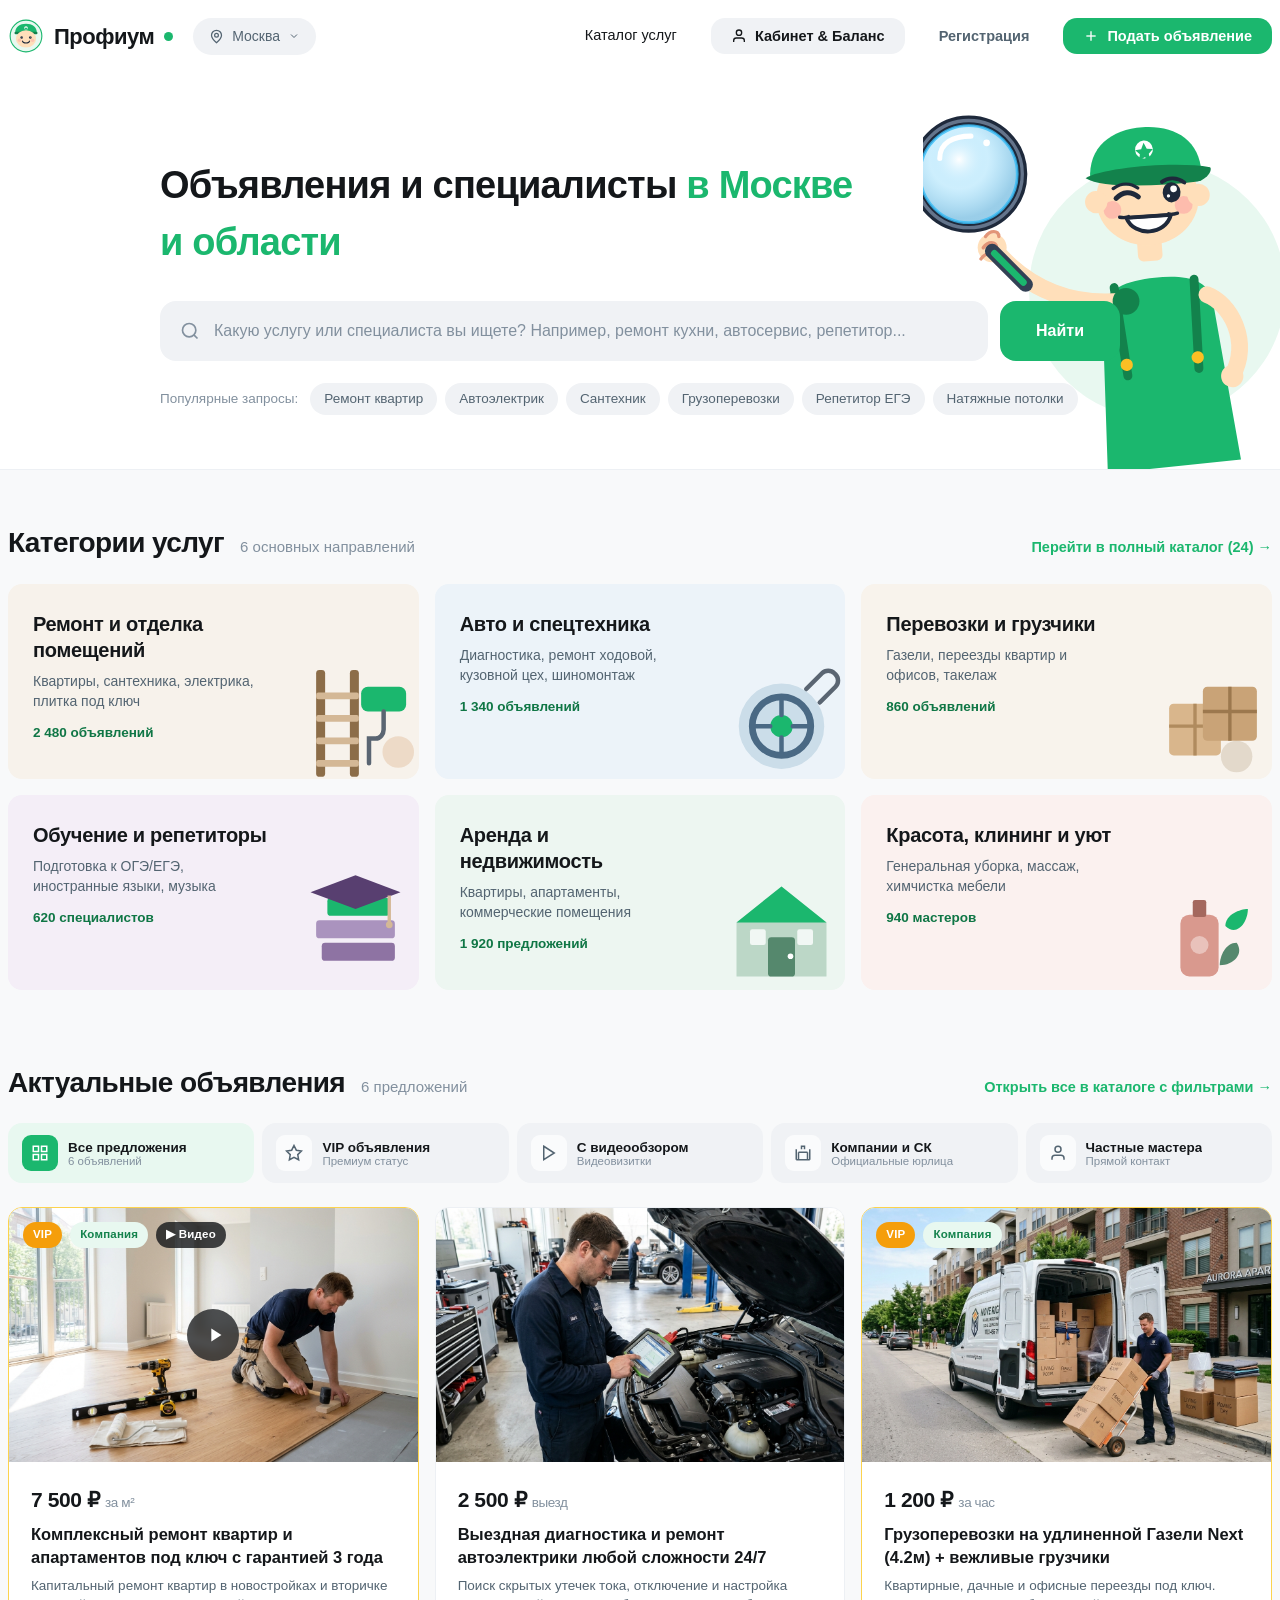
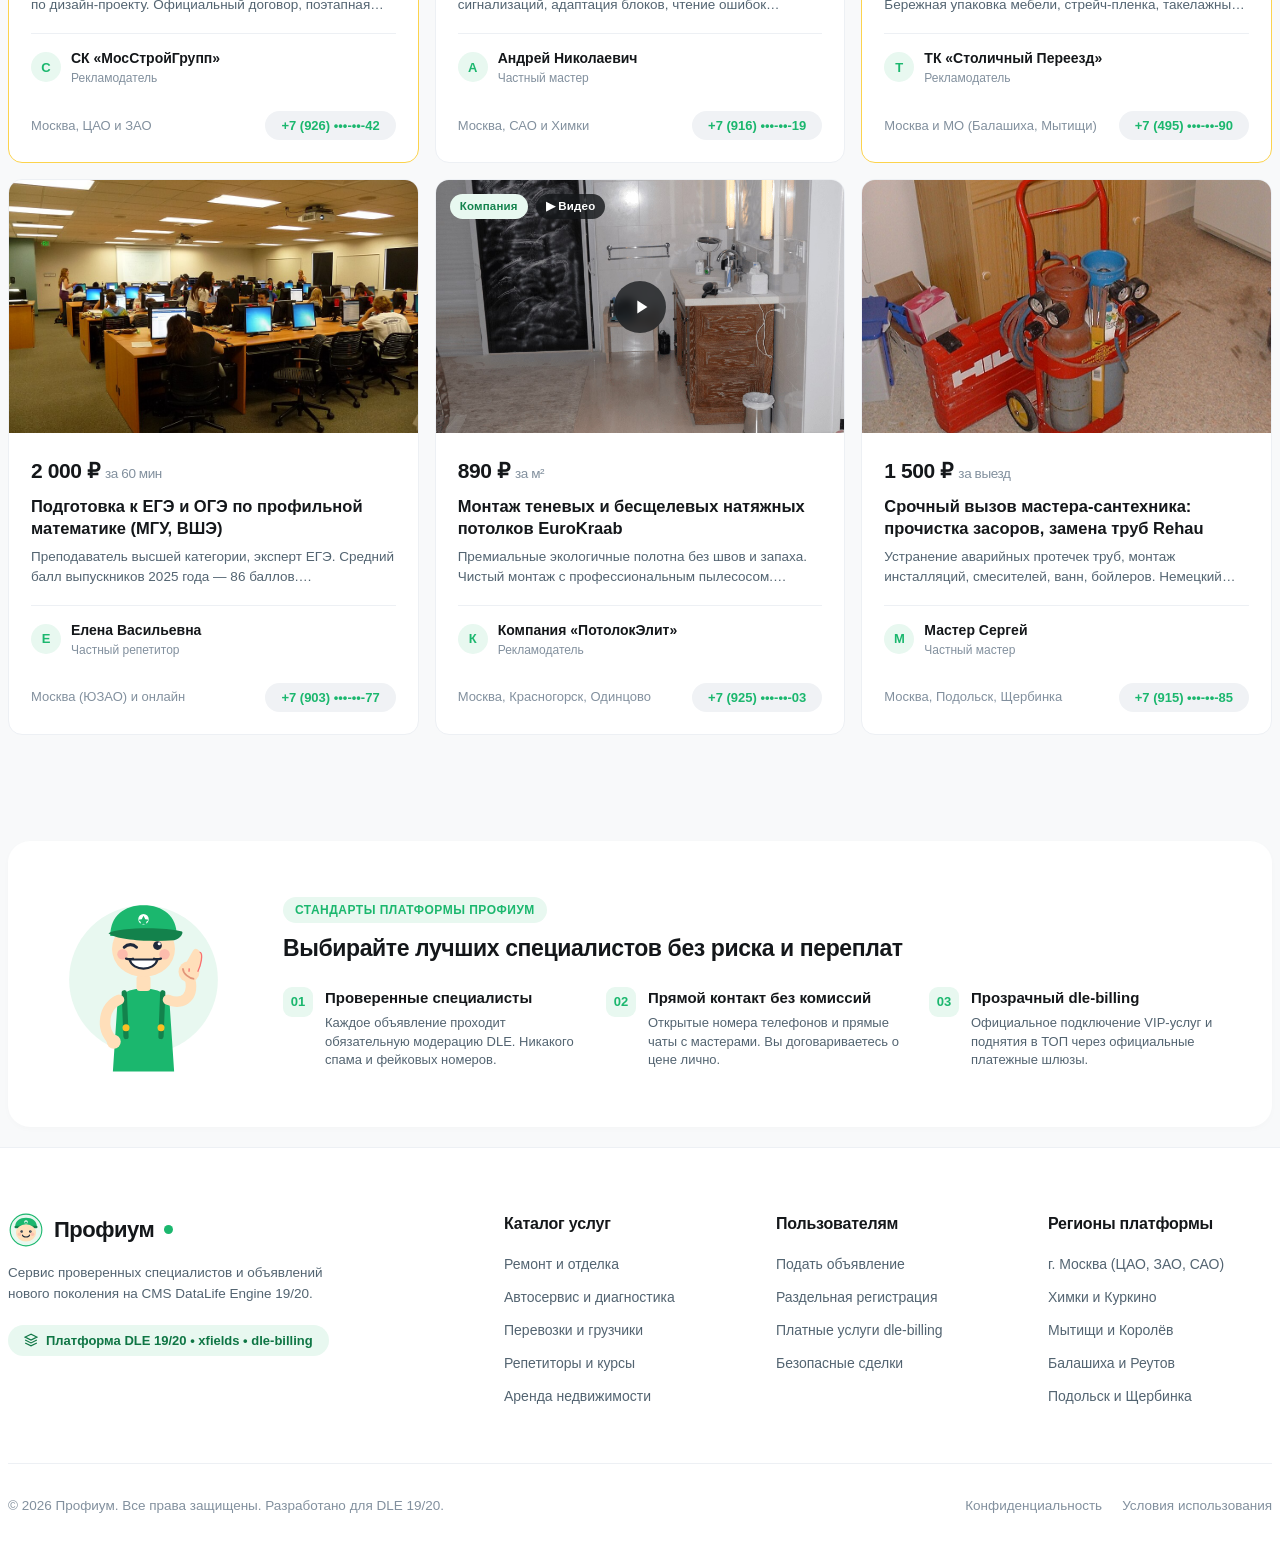
==== commit 72a5f286: "feat: refine hero mascot edge graphic, section headers row/stack, borderless feed tabs, 16px gaps, c" ====
--- a/index.html
+++ b/index.html
@@ -94,8 +94,13 @@
     </div>
   </div>
 
-  <!-- ================= HERO & SEARCH (WITH MASCOT PEAKING INTO SEARCH) ================= -->
+  <!-- ================= HERO & SEARCH (CENTERED SEARCH WITH MASCOT BEHIND PINNED TO RIGHT EDGE) ================= -->
   <section class="hero">
+    <!-- Mascot background graphic pinned right against screen edge behind content -->
+    <div class="hero__mascot-edge" aria-hidden="true">
+      <img src="images/branding/mascot_hero_lens.svg" alt="Профиум Маскот с лупой" class="hero__mascot-img">
+    </div>
+
     <div class="container hero__container">
       <div class="hero__content">
         <h1 class="hero__headline">
@@ -122,23 +127,18 @@
           <span class="tag-chip" onclick="navigateToCatalogQuery('Потолки')">Натяжные потолки</span>
         </div>
       </div>
-
-      <!-- Mascot leaning in behind search with magnifying glass (as sketched!) -->
-      <div class="hero__mascot-wrap" aria-hidden="true">
-        <img src="images/branding/mascot_peeking_lens.svg" alt="Профиум Маскот с лупой" class="hero__mascot-img">
-      </div>
     </div>
   </section>
 
-  <!-- ================= BENTO CATEGORIES (3-ROW HIERARCHY) ================= -->
+  <!-- ================= BENTO CATEGORIES (ROW HEADER ON DESKTOP) ================= -->
   <section class="section">
     <div class="container">
-      <div class="section__header-col">
-        <h2 class="section__title">Категории услуг</h2>
-        <div class="section__subtitle">6 основных направлений</div>
-        <div class="section__action-row">
-          <a href="catalog.html" class="section__link">Перейти в полный каталог (24) →</a>
-        </div>
+      <div class="section__header">
+        <div class="section__title-group">
+          <h2 class="section__title">Категории услуг</h2>
+          <span class="section__counter">6 основных направлений</span>
+        </div>
+        <a href="catalog.html" class="section__link">Перейти в полный каталог (24) →</a>
       </div>
 
       <div class="bento-grid">
@@ -262,12 +262,12 @@
   <!-- ================= LISTINGS FEED ================= -->
   <section class="section" style="padding-top: 20px;">
     <div class="container">
-      <div class="section__header-col">
-        <h2 class="section__title" id="feedTitle">Актуальные объявления</h2>
-        <div class="section__subtitle" id="listingsCountBadge">6 предложений</div>
-        <div class="section__action-row">
-          <a href="catalog.html" class="section__link">Открыть все в каталоге с фильтрами →</a>
-        </div>
+      <div class="section__header">
+        <div class="section__title-group">
+          <h2 class="section__title" id="feedTitle">Актуальные объявления</h2>
+          <span class="section__counter" id="listingsCountBadge">6 предложений</span>
+        </div>
+        <a href="catalog.html" class="section__link">Открыть все в каталоге с фильтрами →</a>
       </div>
 
       <!-- Compact Bento Grid Filter Tabs (Profi Style) -->
--- a/css/style.css
+++ b/css/style.css
@@ -343,7 +343,7 @@
 }
 
 /* ==========================================================================
-   HERO / SEARCH SECTION (WITH MASCOT & COMFORTABLE TOP SPACING)
+   HERO / SEARCH SECTION (CENTERED CONTENT & MASCOT AT RIGHT SCREEN EDGE)
    ========================================================================== */
 .hero {
   background-color: var(--bg-surface);
@@ -353,49 +353,55 @@
   overflow: hidden;
 }
 
+/* Mascot as background graphic pinned directly against the right screen edge */
+.hero__mascot-edge {
+  position: absolute;
+  right: 0;
+  bottom: 0;
+  width: 400px;
+  height: 380px;
+  z-index: 1; /* Graphic behind content */
+  pointer-events: none;
+  display: flex;
+  align-items: flex-end;
+  justify-content: flex-end;
+}
+
+.hero__mascot-img {
+  width: 100%;
+  height: 100%;
+  object-fit: contain;
+  object-position: right bottom;
+  transform-origin: right bottom;
+  transition: transform var(--transition-normal);
+}
+
+.hero:hover .hero__mascot-edge .hero__mascot-img {
+  transform: scale(1.02);
+}
+
 .hero__container {
   position: relative;
+  z-index: 5; /* Content in front of mascot */
 }
 
 .hero__content {
   position: relative;
-  z-index: 5;
-  max-width: 860px;
+  max-width: 960px;
+  margin: 0 auto; /* Centered block as requested */
 }
 
 .hero__headline {
   font-size: 38px;
   font-weight: 700;
   letter-spacing: -0.8px;
-  margin-bottom: 32px;
-  color: var(--text-main);
-  max-width: 640px; /* Ample space on the right for mascot */
+  margin-bottom: 30px;
+  color: var(--text-main);
+  max-width: 720px;
 }
 
 .hero__headline span {
   color: var(--primary);
-}
-
-/* Mascot Peeking from right edge behind search with magnifying glass */
-.hero__mascot-wrap {
-  position: absolute;
-  right: 15px;
-  bottom: 22px;
-  width: 340px;
-  height: 275px;
-  z-index: 3; /* Behind search-wrapper (z-index 6) */
-  pointer-events: none;
-  transition: transform var(--transition-normal);
-}
-
-.hero__mascot-img {
-  width: 100%;
-  height: 100%;
-  object-fit: contain;
-}
-
-.hero__container:hover .hero__mascot-wrap {
-  transform: translateY(-4px) scale(1.02);
 }
 
 /* 2 Separate containers: Input box + Standalone Search button */
@@ -498,39 +504,38 @@
 }
 
 /* ==========================================================================
-   SPACIOUS SECTIONS & DISTINCT HIERARCHICAL HEADERS
+   SECTIONS & CLEAN ROW HEADERS (IN A ROW ON DESKTOP, STACKED ON MOBILE)
    ========================================================================== */
 .section {
   padding: 56px 0;
 }
 
-/* 3-Row Clean Hierarchy Header */
-.section__header-col {
-  display: flex;
-  flex-direction: column;
-  align-items: flex-start;
+/* Desktop: Title & counter on left, full catalog link on right boundary */
+.section__header {
+  display: flex;
+  align-items: baseline;
+  justify-content: space-between;
   margin-bottom: 24px;
 }
 
+.section__title-group {
+  display: flex;
+  align-items: baseline;
+  gap: 16px;
+}
+
 .section__title {
-  font-size: 32px;
+  font-size: 28px;
   font-weight: 700;
   letter-spacing: -0.6px;
   color: var(--text-main);
   line-height: 1.2;
-  margin-bottom: 6px;
-}
-
-.section__subtitle {
+}
+
+.section__counter {
   font-size: 15px;
   color: var(--text-muted);
   font-weight: 500;
-  margin-bottom: 12px;
-}
-
-.section__action-row {
-  margin-top: 2px;
-  margin-bottom: 8px;
 }
 
 .section__link {
@@ -548,12 +553,12 @@
 }
 
 /* ==========================================================================
-   BENTO CATEGORIES (CLEAN BORDERLESS PASTELS, NO DIRTY SHADOWS)
+   BENTO CATEGORIES (CLEAN BORDERLESS PASTELS, NO DIRTY SHADOWS, 16PX GAP)
    ========================================================================== */
 .bento-grid {
   display: grid;
   grid-template-columns: repeat(3, 1fr);
-  gap: 8px; /* Clean crisp spacing */
+  gap: 16px; /* 16px card spacing as requested */
 }
 
 .bento-card {
@@ -647,18 +652,19 @@
 }
 
 /* ==========================================================================
-   FEED / LISTINGS (BENTO GRID TABS & 4PX CRISP CARD GAP, NO SHADOWS)
+   FEED / LISTINGS (BORDERLESS TABS & 16PX CARD GAP, NO SHADOWS)
    ========================================================================== */
 .feed-tabs-bento {
   display: grid;
   grid-template-columns: repeat(5, 1fr);
-  gap: 6px;
+  gap: 8px;
   margin-bottom: 24px;
 }
 
+/* Borderless Tabs (No borders default or active as requested!) */
 .feed-bento-tab {
-  background-color: var(--bg-surface);
-  border: 1px solid var(--border-light);
+  background-color: var(--bg-subtle);
+  border: none !important;
   border-radius: var(--radius-md);
   padding: 12px 14px;
   display: flex;
@@ -668,23 +674,23 @@
   text-align: left;
   transition: all var(--transition-fast);
   box-shadow: none;
+  outline: none;
 }
 
 .feed-bento-tab:hover {
-  background-color: var(--bg-subtle);
-  border-color: #cbd5e1;
+  background-color: var(--bg-subtle-hover);
 }
 
 .feed-bento-tab.active {
   background-color: var(--primary-soft);
-  border-color: var(--primary);
+  border: none !important;
 }
 
 .feed-bento-tab__icon {
   width: 36px;
   height: 36px;
   border-radius: 9px;
-  background-color: var(--bg-subtle);
+  background-color: rgba(255, 255, 255, 0.7);
   color: var(--text-secondary);
   display: flex;
   align-items: center;
@@ -718,10 +724,10 @@
   color: var(--text-muted);
 }
 
-/* Distinct pastel highlights when tab is active */
+/* Distinct pastel highlights without borders */
 .feed-bento-tab--vip.active {
   background-color: #fef3c7;
-  border-color: #f59e0b;
+  border: none !important;
 }
 .feed-bento-tab--vip.active .feed-bento-tab__icon {
   background-color: #f59e0b;
@@ -730,7 +736,7 @@
 
 .feed-bento-tab--video.active {
   background-color: #dbeafe;
-  border-color: #2563eb;
+  border: none !important;
 }
 .feed-bento-tab--video.active .feed-bento-tab__icon {
   background-color: #2563eb;
@@ -739,7 +745,7 @@
 
 .feed-bento-tab--adv.active {
   background-color: #dcfce7;
-  border-color: #16a34a;
+  border: none !important;
 }
 .feed-bento-tab--adv.active .feed-bento-tab__icon {
   background-color: #16a34a;
@@ -748,7 +754,7 @@
 
 .feed-bento-tab--private.active {
   background-color: #ffedd5;
-  border-color: #d97706;
+  border: none !important;
 }
 .feed-bento-tab--private.active .feed-bento-tab__icon {
   background-color: #d97706;
@@ -758,7 +764,7 @@
 .listings-grid {
   display: grid;
   grid-template-columns: repeat(3, 1fr);
-  gap: 4px; /* 4px gap between cards as requested */
+  gap: 16px; /* 16px gap between cards as requested */
 }
 
 /* Card without shadows - clean, crisp minimal border */
@@ -1419,6 +1425,15 @@
   }
 }
 
+/* Mobile Sticky Filter Widget */
+.mobile-sticky-filter {
+  display: none;
+}
+
+.mobile-filters-drawer {
+  display: none;
+}
+
 @media (max-width: 900px) {
   .header__right {
     display: none; /* Hide desktop action buttons to prevent overflow */
@@ -1429,17 +1444,18 @@
   .feed-tabs-bento {
     grid-template-columns: repeat(3, 1fr);
   }
-  .hero__mascot-wrap {
-    width: 190px;
-    height: 160px;
-    bottom: 35px;
-    right: -10px;
+  .hero__mascot-edge {
+    width: 260px;
+    height: 260px;
   }
 }
 
 @media (max-width: 768px) {
   .hero {
     padding: 38px 0 32px;
+  }
+  .hero__content {
+    max-width: 100%;
   }
   .hero__headline {
     font-size: 24px;
@@ -1448,13 +1464,12 @@
     margin-bottom: 18px;
     max-width: 230px; /* Leaves clear space for mascot on the right */
   }
-  .hero__mascot-wrap {
-    width: 135px;
-    height: 115px;
-    bottom: auto;
-    top: -4px;
-    right: -10px;
-    opacity: 1;
+  .hero__mascot-edge {
+    width: 140px;
+    height: 140px;
+    bottom: 0;
+    right: 0;
+    opacity: 0.92;
   }
   .search-wrapper {
     flex-direction: column;
@@ -1498,21 +1513,41 @@
     animation: fadeInDown 0.2s ease;
   }
 
+  /* Section headers collapse on mobile */
+  .section__header {
+    flex-direction: column;
+    align-items: flex-start;
+    gap: 6px;
+    margin-bottom: 20px;
+  }
+  .section__title-group {
+    flex-direction: column;
+    align-items: flex-start;
+    gap: 4px;
+  }
+  .section__counter {
+    margin-bottom: 2px;
+  }
+  .section__link {
+    margin-top: 4px;
+  }
+
   .feed-tabs-bento {
     grid-template-columns: repeat(2, 1fr);
-    gap: 4px;
+    gap: 6px;
   }
   .feed-bento-tab {
     padding: 10px 12px;
   }
   .bento-grid {
     grid-template-columns: 1fr;
-    gap: 6px;
-  }
-  .listings-grid {
+    gap: 16px; /* 16px gap on mobile */
+  }
+  .listings-grid, .catalog-listings {
     grid-template-columns: 1fr;
-    gap: 4px;
-  }
+    gap: 16px !important; /* 16px gap on mobile */
+  }
+
   .catalog-layout {
     grid-template-columns: 1fr;
   }
@@ -1521,22 +1556,122 @@
     align-items: flex-start;
     gap: 12px;
   }
-  .sidebar-card, .sidebar-card--sticky {
-    position: static !important;
-    max-height: none !important;
-    margin-bottom: 20px;
-  }
+  .view-switcher {
+    display: none; /* Hide view switcher on mobile, always single-column cards */
+  }
+
+  /* Hide static sidebar on mobile: use sticky floating filter bar instead */
+  aside.sidebar-card {
+    display: none !important;
+  }
+
+  /* Sticky Mobile Filter Widget Bar */
+  .mobile-sticky-filter {
+    display: block;
+    position: sticky;
+    top: 72px; /* Sticks right below sticky header */
+    z-index: 85;
+    margin-bottom: 16px;
+    padding: 6px 0;
+    background: rgba(248, 249, 250, 0.95);
+    backdrop-filter: blur(8px);
+  }
+
+  .mobile-filter-widget-btn {
+    width: 100%;
+    display: flex;
+    align-items: center;
+    justify-content: space-between;
+    padding: 12px 18px;
+    background: #ffffff;
+    border-radius: 14px;
+    border: 1px solid var(--border-light);
+    box-shadow: 0 4px 14px rgba(0, 0, 0, 0.05);
+    font-size: 14.5px;
+    font-weight: 600;
+    color: var(--text-main);
+    cursor: pointer;
+  }
+
+  .mobile-filter-widget-tag {
+    font-size: 12.5px;
+    padding: 4px 10px;
+    background: var(--primary-soft);
+    color: var(--primary);
+    border-radius: var(--radius-pill);
+    font-weight: 600;
+  }
+
+  /* Mobile Filters Bottom Drawer / Sheet */
+  .mobile-filters-drawer {
+    display: flex;
+    position: fixed;
+    top: 0;
+    left: 0;
+    right: 0;
+    bottom: 0;
+    z-index: 1001;
+    flex-direction: column;
+    justify-content: flex-end;
+    opacity: 0;
+    pointer-events: none;
+    transition: opacity var(--transition-normal);
+  }
+  .mobile-filters-drawer.active {
+    opacity: 1;
+    pointer-events: auto;
+  }
+  .mobile-filters-drawer__backdrop {
+    position: absolute;
+    inset: 0;
+    background: rgba(18, 22, 28, 0.45);
+    backdrop-filter: blur(4px);
+  }
+  .mobile-filters-drawer__content {
+    position: relative;
+    background: #ffffff;
+    border-radius: 20px 20px 0 0;
+    max-height: 85vh;
+    overflow-y: auto;
+    padding: 22px 20px 32px;
+    transform: translateY(100%);
+    transition: transform var(--transition-normal);
+  }
+  .mobile-filters-drawer.active .mobile-filters-drawer__content {
+    transform: translateY(0);
+  }
+
+  /* View switcher hidden on mobile (desktop only feature) */
+  .view-switcher {
+    display: none !important;
+  }
+
+  /* Mobile Catalog: strictly single-column list of full-width vertical cards */
+  .catalog-listings,
+  .catalog-listings.view--grid,
+  .catalog-listings.view--list {
+    display: flex !important;
+    flex-direction: column !important;
+    gap: 16px !important;
+    width: 100% !important;
+  }
+
+  /* Mobile Horizontal Ad Card: Full 100% width, photo stretches 100% of width */
   .ad-card-horizontal {
-    flex-direction: column;
+    flex-direction: column !important;
+    width: 100% !important;
   }
   .ad-card-horizontal__media {
-    width: 100%;
-    min-width: 100%;
-    height: 180px;
+    width: 100% !important;
+    min-width: 100% !important;
+    height: 210px !important;
+    position: relative !important;
   }
   .ad-card-horizontal__body {
-    padding: 14px 16px;
-  }
+    padding: 16px !important;
+    width: 100% !important;
+  }
+
   .header__geo {
     display: none;
   }
@@ -1645,34 +1780,31 @@
 }
 
 /* ==========================================================================
-   FAVORITES / BOOKMARKS BUTTON
+   FAVORITES / BOOKMARKS BUTTON (WHITE CIRCLE BADGE OVER PHOTO)
    ========================================================================== */
 .btn-favorite {
   position: absolute;
-  top: 14px;
-  right: 14px;
+  top: 12px;
+  right: 12px;
   width: 36px;
   height: 36px;
   border-radius: 50%;
-  background-color: rgba(255, 255, 255, 0.9);
+  background-color: #ffffff;
   color: #94a3b8;
   display: flex;
   align-items: center;
   justify-content: center;
-  backdrop-filter: blur(4px);
+  box-shadow: 0 2px 8px rgba(0, 0, 0, 0.15);
   transition: all var(--transition-fast);
-  z-index: 4;
-}
-
-.btn-favorite:hover {
-  transform: scale(1.1);
+  z-index: 5;
+  border: none;
+  cursor: pointer;
+}
+
+.btn-favorite:hover, .btn-favorite.active {
+  transform: scale(1.08);
   color: #ef4444;
-  background-color: #fff;
-}
-
-.btn-favorite.active {
-  color: #ef4444;
-  background-color: #fff;
+  background-color: #ffffff;
 }
 
 /* ==========================================================================
@@ -1877,17 +2009,81 @@
 .catalog-sort {
   display: flex;
   align-items: center;
-  gap: 8px;
+  gap: 12px;
   font-size: 13.5px;
 }
 
+/* Catalog View Mode Switcher (List vs Grid) */
+.view-switcher {
+  display: flex;
+  align-items: center;
+  background: var(--bg-subtle);
+  border-radius: 10px;
+  padding: 3px;
+  gap: 2px;
+}
+
+.view-btn {
+  width: 32px;
+  height: 32px;
+  border-radius: 7px;
+  display: flex;
+  align-items: center;
+  justify-content: center;
+  color: var(--text-muted);
+  background: transparent;
+  border: none;
+  cursor: pointer;
+  transition: all var(--transition-fast);
+}
+
+.view-btn:hover {
+  color: var(--text-main);
+}
+
+.view-btn.active {
+  background: #ffffff;
+  color: var(--primary);
+  box-shadow: 0 1px 4px rgba(0, 0, 0, 0.08);
+}
+
 /* ==========================================================================
-   HORIZONTAL AD CARDS IN CATALOG (ONE BENEATH ANOTHER, 4PX GAP)
+   HORIZONTAL AD CARDS IN CATALOG (16PX GAP, LIST & GRID MODES)
    ========================================================================== */
 .catalog-listings {
   display: flex;
   flex-direction: column;
-  gap: 4px; /* 4px gap as requested */
+  gap: 16px; /* 16px card spacing */
+}
+
+/* Grid view mode in catalog */
+.catalog-listings.view--grid {
+  display: grid;
+  grid-template-columns: repeat(2, 1fr);
+  gap: 16px;
+}
+.catalog-listings.view--grid .ad-card-horizontal {
+  flex-direction: column;
+}
+.catalog-listings.view--grid .ad-card-horizontal__media {
+  width: 100%;
+  min-width: 100%;
+  height: 200px;
+}
+
+/* List view mode in catalog (Single column horizontal cards) */
+.catalog-listings.view--list {
+  display: flex;
+  flex-direction: column;
+  gap: 16px;
+}
+.catalog-listings.view--list .ad-card-horizontal {
+  flex-direction: row;
+}
+.catalog-listings.view--list .ad-card-horizontal__media {
+  width: 250px;
+  min-width: 250px;
+  height: 195px;
 }
 
 .ad-card-horizontal {
@@ -1933,8 +2129,8 @@
 
 .ad-card-horizontal__badges {
   position: absolute;
-  top: 10px;
-  left: 10px;
+  top: 12px;
+  left: 12px;
   display: flex;
   flex-wrap: wrap;
   gap: 6px;
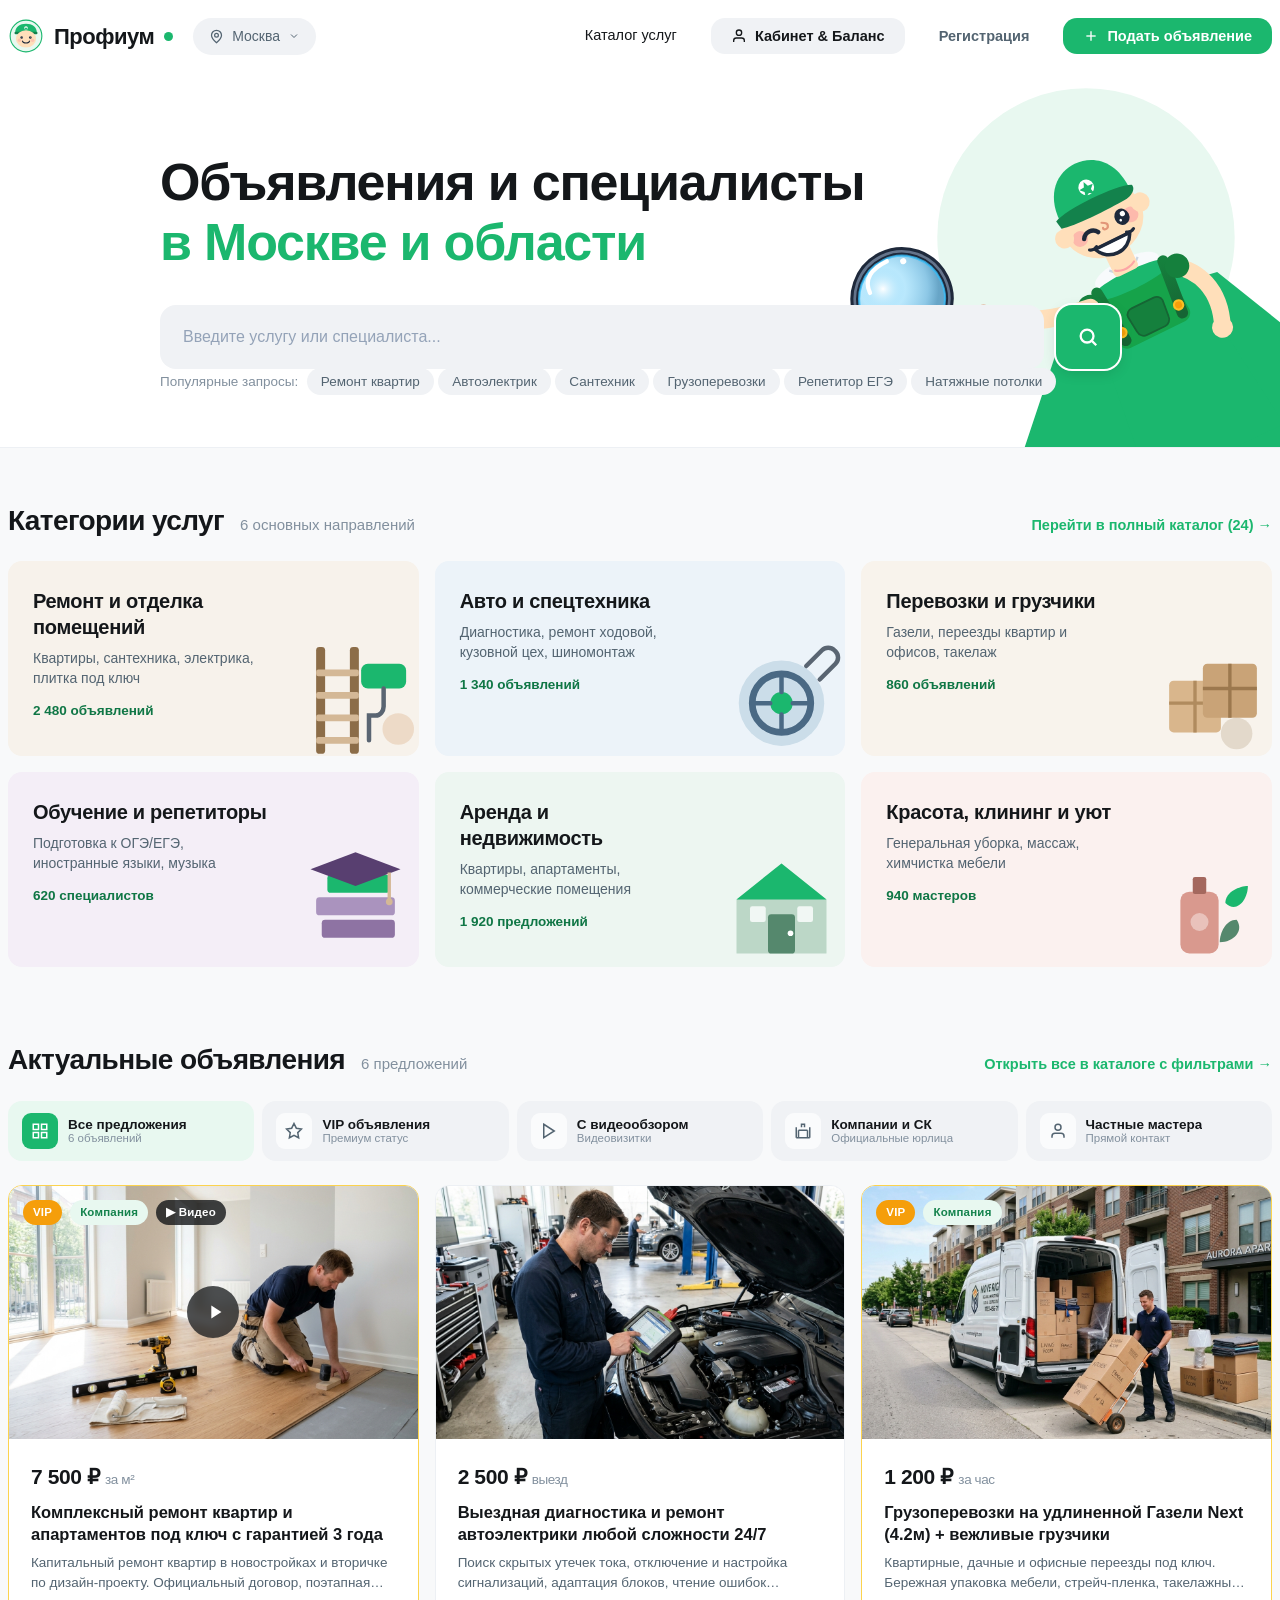
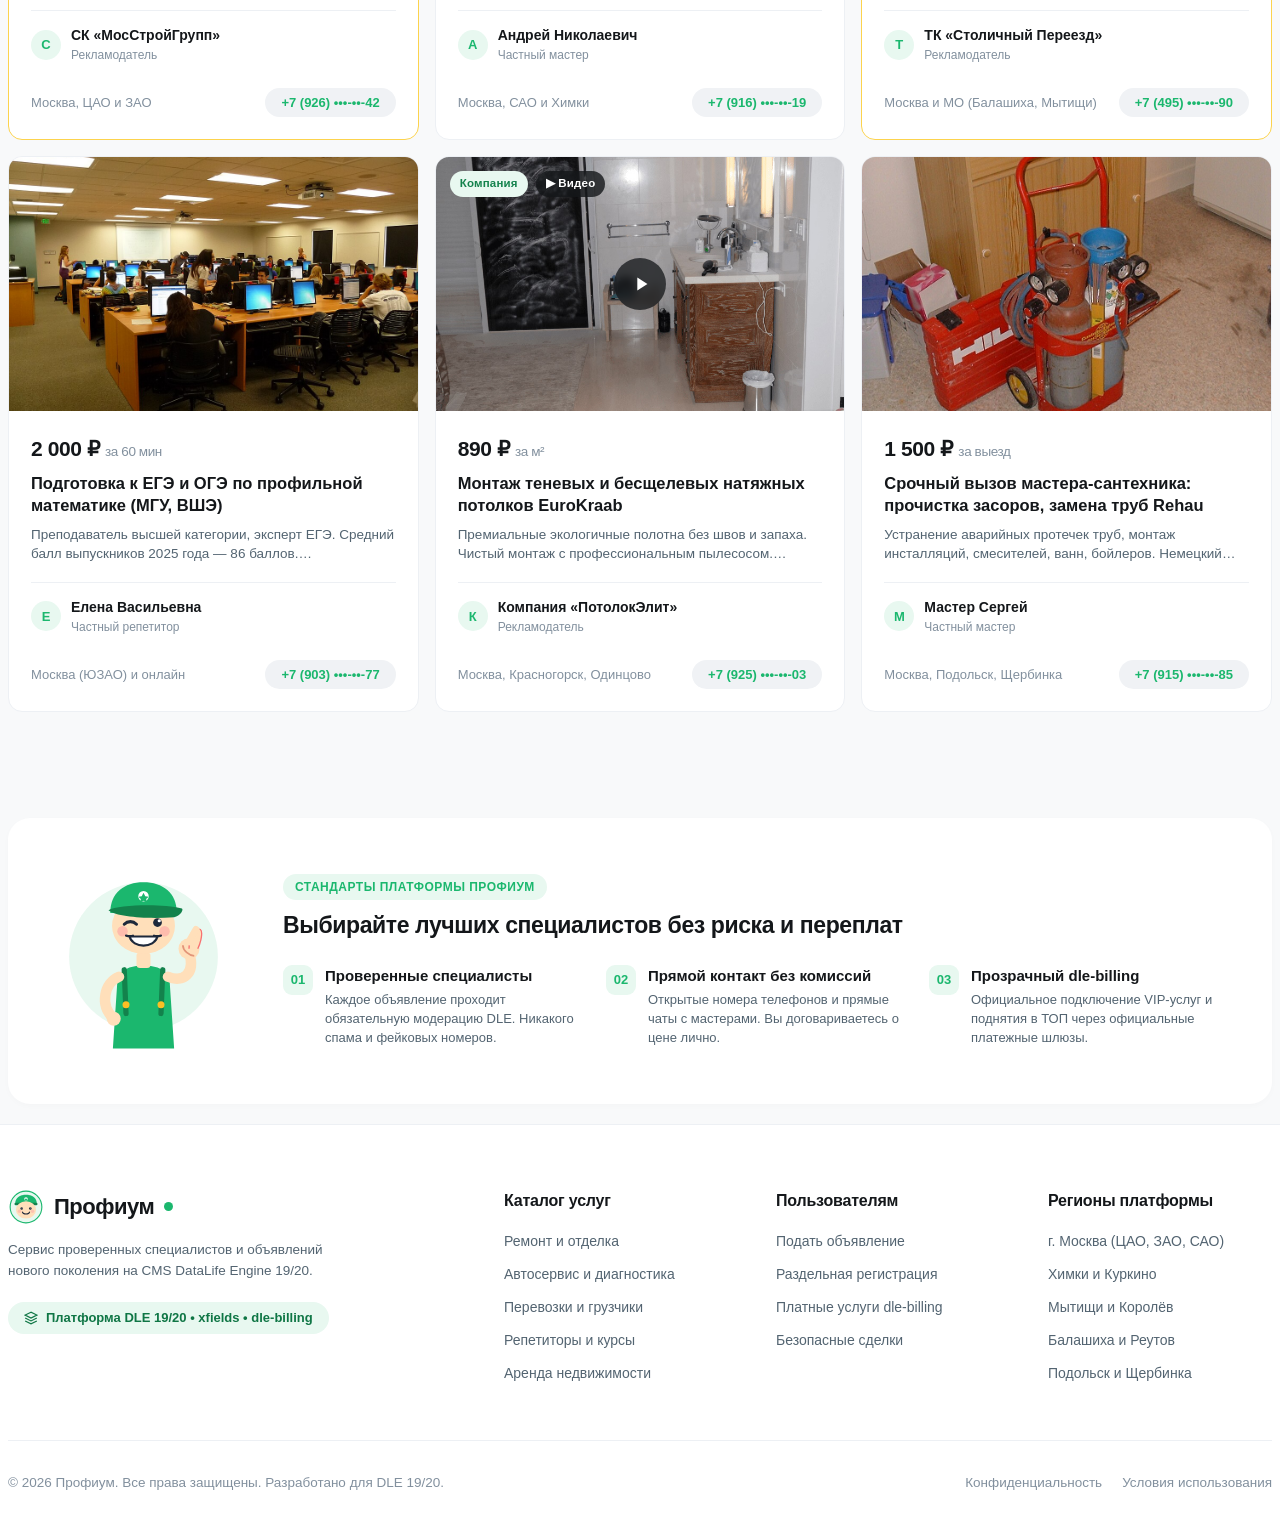
==== commit 2325b040: "feat: redesign search to 1-row with thick plate and square green lens button, fix mascot anatomy and" ====
--- a/index.html
+++ b/index.html
@@ -104,17 +104,16 @@
     <div class="container hero__container">
       <div class="hero__content">
         <h1 class="hero__headline">
-          Объявления и специалисты <span id="heroCitySpan">в Москве и области</span>
+          Объявления и специалисты<br><span id="heroCitySpan">в Москве и области</span>
         </h1>
 
         <div class="search-wrapper">
           <div class="search-input-box">
-            <div class="search-input-box__icon">
-              <svg width="20" height="20" viewBox="0 0 24 24" fill="none" stroke="currentColor" stroke-width="2"><circle cx="11" cy="11" r="8"/><line x1="21" y1="21" x2="16.65" y2="16.65"/></svg>
-            </div>
-            <input type="text" class="search-input-box__input" id="searchInput" placeholder="Какую услугу или специалиста вы ищете? Например, ремонт кухни, автосервис, репетитор...">
-          </div>
-          <button class="btn btn--search-standalone" id="searchSubmitBtn">Найти</button>
+            <input type="text" class="search-input-box__input" id="searchInput" placeholder="Введите услугу или специалиста..." autocomplete="off">
+          </div>
+          <button class="btn btn--search-standalone" id="searchSubmitBtn" title="Найти" aria-label="Найти">
+            <svg width="22" height="22" viewBox="0 0 24 24" fill="none" stroke="currentColor" stroke-width="2.5"><circle cx="11" cy="11" r="7"/><line x1="21" y1="21" x2="16.5" y2="16.5"/></svg>
+          </button>
         </div>
 
         <div class="search-tags" id="searchTagsContainer">
--- a/css/style.css
+++ b/css/style.css
@@ -347,7 +347,7 @@
    ========================================================================== */
 .hero {
   background-color: var(--bg-surface);
-  padding: 84px 0 54px; /* Generous top breathing room from header */
+  padding: 80px 0 54px; /* Generous top breathing room from header */
   border-bottom: 1px solid var(--border-light);
   position: relative;
   overflow: hidden;
@@ -356,10 +356,10 @@
 /* Mascot as background graphic pinned directly against the right screen edge */
 .hero__mascot-edge {
   position: absolute;
-  right: 0;
+  right: -25px;
   bottom: 0;
-  width: 400px;
-  height: 380px;
+  width: 550px;
+  height: 420px;
   z-index: 1; /* Graphic behind content */
   pointer-events: none;
   display: flex;
@@ -392,82 +392,88 @@
 }
 
 .hero__headline {
-  font-size: 38px;
+  font-size: 52px;
   font-weight: 700;
-  letter-spacing: -0.8px;
-  margin-bottom: 30px;
-  color: var(--text-main);
-  max-width: 720px;
+  letter-spacing: -1.2px;
+  line-height: 1.15;
+  margin-bottom: 32px;
+  color: var(--text-main);
+  max-width: 100%; /* Spans full width of container */
 }
 
 .hero__headline span {
   color: var(--primary);
 }
 
-/* 2 Separate containers: Input box + Standalone Search button */
+/* 2 Separate containers: Input box + Standalone Search button in 1 ROW */
 .search-wrapper {
   display: flex;
   align-items: center;
   gap: 12px;
   position: relative;
   z-index: 6;
+  width: 100%;
 }
 
 .search-input-box {
   flex: 1;
+  min-width: 0;
   display: flex;
   align-items: center;
   background-color: var(--bg-subtle); /* Container 1: Grey filled input */
   border-radius: 16px;
-  padding: 0 20px;
-  height: 60px;
-  transition: background-color var(--transition-fast), box-shadow var(--transition-fast);
+  padding: 0 22px;
+  height: 64px; /* Thick, comfortable height */
+  border: 1px solid transparent;
+  transition: background-color var(--transition-fast), border-color var(--transition-fast), box-shadow var(--transition-fast);
 }
 
 .search-input-box:focus-within {
   background-color: #fff;
-  box-shadow: 0 0 0 2.5px var(--primary);
-}
-
-.search-input-box__icon {
-  color: var(--text-muted);
-  margin-right: 14px;
-  display: flex;
-  align-items: center;
+  border-color: var(--primary);
+  box-shadow: 0 0 0 3px rgba(27, 183, 110, 0.18);
 }
 
 .search-input-box__input {
-  flex: 1;
+  width: 100%;
+  height: 100%;
   border: none;
   background: transparent;
   outline: none;
   font-size: 16px;
-  color: var(--text-main);
+  font-weight: 500;
+  color: var(--text-main);
+  padding: 0;
 }
 
 .search-input-box__input::placeholder {
-  color: var(--text-muted);
-}
-
-/* Container 2: Standalone Search button */
+  color: #94a3b8;
+  font-weight: 400;
+}
+
+/* Container 2: Green square button with magnifying glass */
 .btn--search-standalone {
-  height: 60px;
-  padding: 0 36px;
+  width: 64px;
+  height: 64px;
+  padding: 0;
   background-color: var(--primary);
-  color: #fff;
-  font-size: 16px;
-  font-weight: 600;
+  color: #ffffff;
   border-radius: 16px;
   display: inline-flex;
   align-items: center;
   justify-content: center;
-  transition: background-color var(--transition-fast), transform var(--transition-fast);
+  box-shadow: 0 0 0 2px #ffffff, 0 4px 14px rgba(0, 0, 0, 0.12);
+  transition: background-color var(--transition-fast), transform var(--transition-fast), box-shadow var(--transition-fast);
   cursor: pointer;
   flex-shrink: 0;
+  border: none;
 }
 
 .btn--search-standalone:hover {
   background-color: var(--primary-hover);
+  transform: translateY(-1px);
+  box-shadow: 0 0 0 2px #ffffff, 0 6px 18px rgba(0, 0, 0, 0.16);
+}
   transform: translateY(-1px);
 }
 
@@ -1458,30 +1464,33 @@
     max-width: 100%;
   }
   .hero__headline {
-    font-size: 24px;
-    letter-spacing: -0.4px;
-    line-height: 1.25;
-    margin-bottom: 18px;
-    max-width: 230px; /* Leaves clear space for mascot on the right */
+    font-size: 28px;
+    letter-spacing: -0.6px;
+    line-height: 1.2;
+    margin-bottom: 22px;
+    max-width: 100%; /* Spans across full width of screen as requested */
   }
   .hero__mascot-edge {
-    width: 140px;
-    height: 140px;
+    width: 220px;
+    height: 180px;
     bottom: 0;
     right: 0;
-    opacity: 0.92;
-  }
+    opacity: 0.95;
+  }
+  /* In 1 single row on mobile: thick gray input plate + square green search button */
   .search-wrapper {
-    flex-direction: column;
-    align-items: stretch;
+    flex-direction: row;
+    align-items: center;
     gap: 8px;
     width: 100%;
     position: relative;
     z-index: 10;
   }
   .search-input-box {
-    width: 100%;
-    height: 52px;
+    flex: 1;
+    min-width: 0;
+    width: auto;
+    height: 56px; /* Thick, comfortable touch target */
     padding: 0 16px;
     border-radius: 14px;
   }
@@ -1489,11 +1498,12 @@
     font-size: 14.5px;
   }
   .btn--search-standalone {
-    width: 100%;
-    height: 48px;
-    font-size: 15px;
+    width: 56px;
+    height: 56px;
     border-radius: 14px;
-    padding: 0 20px;
+    padding: 0;
+    flex-shrink: 0;
+    box-shadow: 0 0 0 2px #ffffff, 0 3px 10px rgba(0, 0, 0, 0.1);
   }
   
   /* Mobile Popular Queries: collapsed by default, cleanly expands when search input is focused */
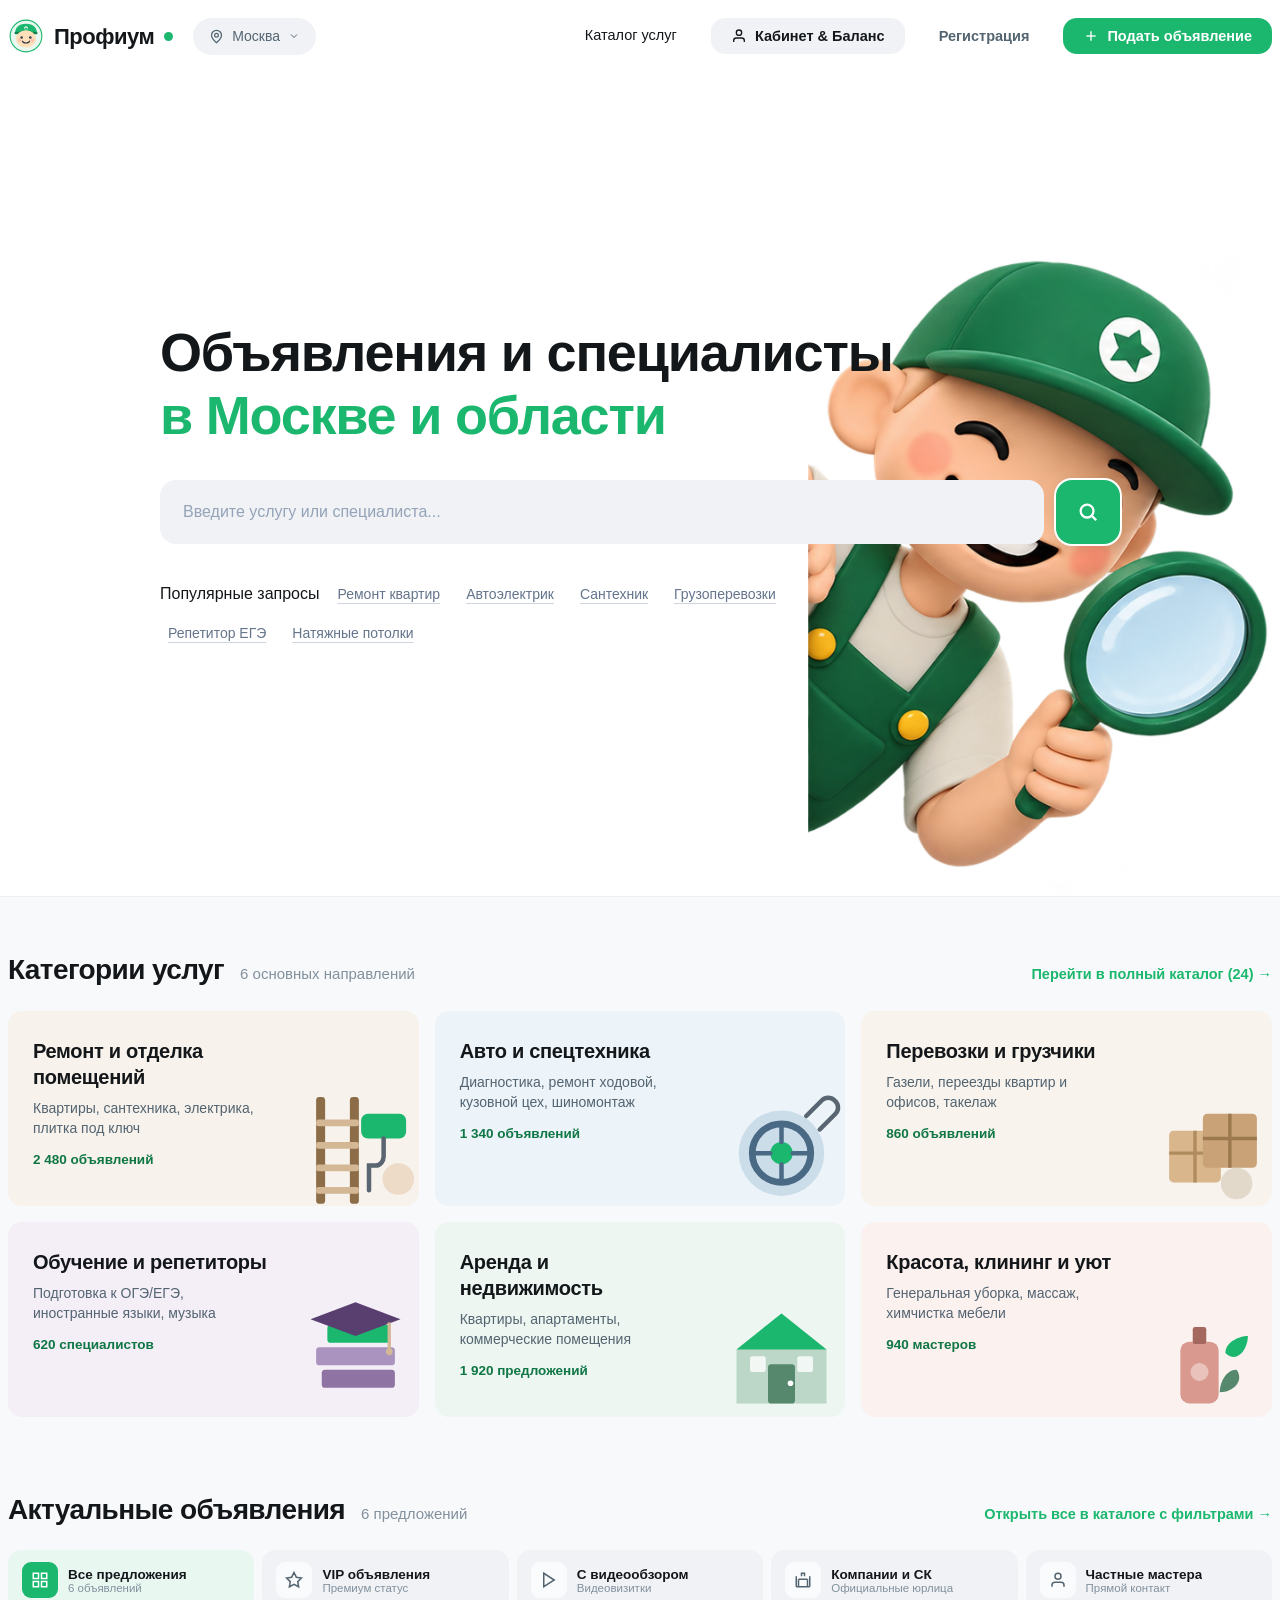
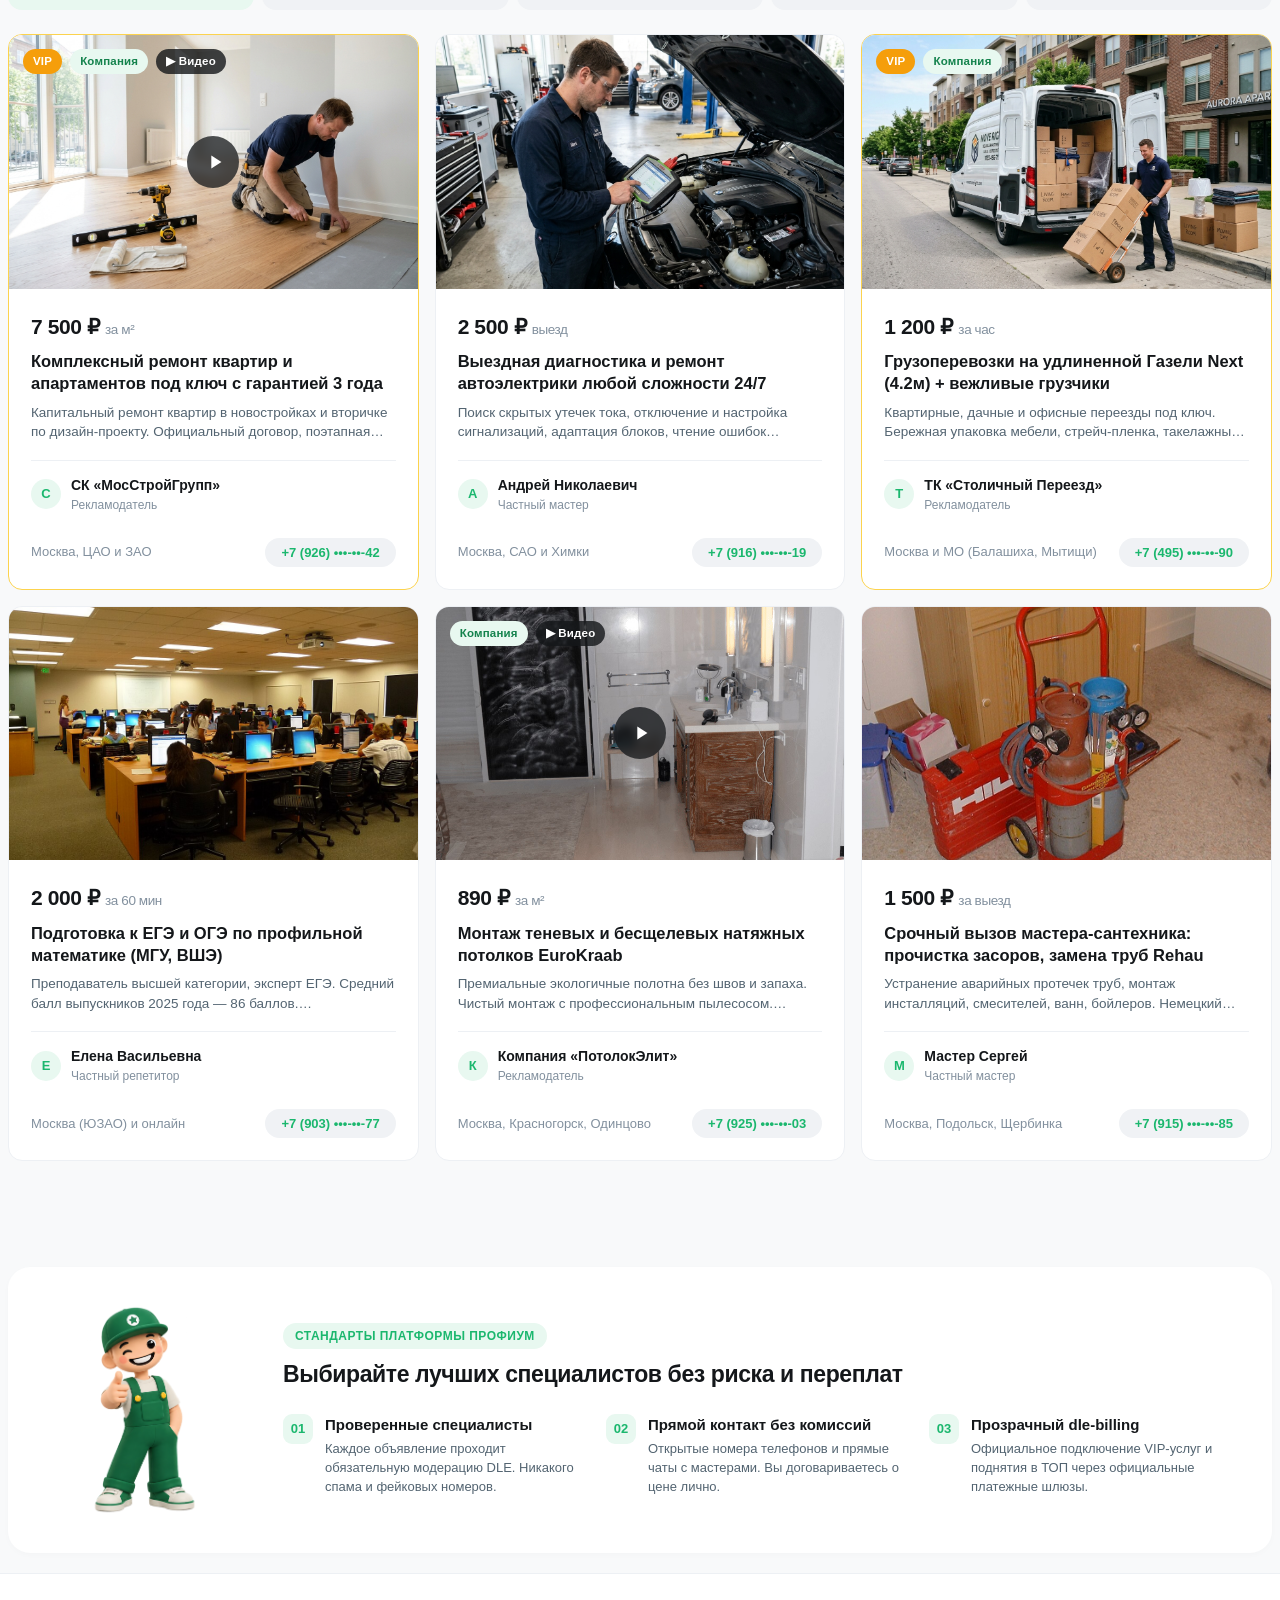
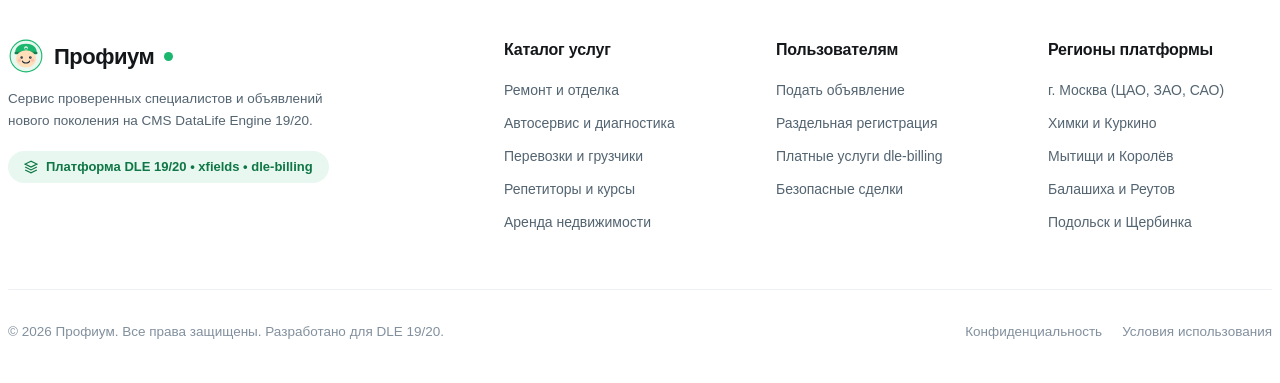
==== commit 2f894935: "feat: integrate 3 new 3D mascots (hero peeking, platform standards thumbs up, empty state sad), make" ====
--- a/index.html
+++ b/index.html
@@ -94,11 +94,11 @@
     </div>
   </div>
 
-  <!-- ================= HERO & SEARCH (CENTERED SEARCH WITH MASCOT BEHIND PINNED TO RIGHT EDGE) ================= -->
+  <!-- ================= HERO & SEARCH (CENTERED SEARCH WITH 3D MASCOT BEHIND) ================= -->
   <section class="hero">
-    <!-- Mascot background graphic pinned right against screen edge behind content -->
+    <!-- 3D Mascot background graphic pinned right against screen edge behind content -->
     <div class="hero__mascot-edge" aria-hidden="true">
-      <img src="images/branding/mascot_hero_lens.svg" alt="Профиум Маскот с лупой" class="hero__mascot-img">
+      <img src="images/branding/mascot_hero_peeking.png" alt="Профиум Маскот" class="hero__mascot-img">
     </div>
 
     <div class="container hero__container">
@@ -107,23 +107,25 @@
           Объявления и специалисты<br><span id="heroCitySpan">в Москве и области</span>
         </h1>
 
-        <div class="search-wrapper">
-          <div class="search-input-box">
-            <input type="text" class="search-input-box__input" id="searchInput" placeholder="Введите услугу или специалиста..." autocomplete="off">
-          </div>
-          <button class="btn btn--search-standalone" id="searchSubmitBtn" title="Найти" aria-label="Найти">
-            <svg width="22" height="22" viewBox="0 0 24 24" fill="none" stroke="currentColor" stroke-width="2.5"><circle cx="11" cy="11" r="7"/><line x1="21" y1="21" x2="16.5" y2="16.5"/></svg>
-          </button>
-        </div>
-
-        <div class="search-tags" id="searchTagsContainer">
-          <span class="search-tags__title">Популярные запросы:</span>
-          <span class="tag-chip" onclick="navigateToCatalogQuery('Ремонт квартир')">Ремонт квартир</span>
-          <span class="tag-chip" onclick="navigateToCatalogQuery('Автоэлектрик')">Автоэлектрик</span>
-          <span class="tag-chip" onclick="navigateToCatalogQuery('Сантехник')">Сантехник</span>
-          <span class="tag-chip" onclick="navigateToCatalogQuery('Грузоперевозки')">Грузоперевозки</span>
-          <span class="tag-chip" onclick="navigateToCatalogQuery('Репетитор')">Репетитор ЕГЭ</span>
-          <span class="tag-chip" onclick="navigateToCatalogQuery('Потолки')">Натяжные потолки</span>
+        <div class="hero__search-group">
+          <div class="search-wrapper">
+            <div class="search-input-box">
+              <input type="text" class="search-input-box__input" id="searchInput" placeholder="Введите услугу или специалиста..." autocomplete="off">
+            </div>
+            <button class="btn btn--search-standalone" id="searchSubmitBtn" title="Найти" aria-label="Найти">
+              <svg width="22" height="22" viewBox="0 0 24 24" fill="none" stroke="currentColor" stroke-width="2.5"><circle cx="11" cy="11" r="7"/><line x1="21" y1="21" x2="16.5" y2="16.5"/></svg>
+            </button>
+          </div>
+
+          <div class="search-tags" id="searchTagsContainer">
+            <span class="search-tags__title">Популярные запросы</span>
+            <span class="tag-chip" onclick="navigateToCatalogQuery('Ремонт квартир')">Ремонт квартир</span>
+            <span class="tag-chip" onclick="navigateToCatalogQuery('Автоэлектрик')">Автоэлектрик</span>
+            <span class="tag-chip" onclick="navigateToCatalogQuery('Сантехник')">Сантехник</span>
+            <span class="tag-chip" onclick="navigateToCatalogQuery('Грузоперевозки')">Грузоперевозки</span>
+            <span class="tag-chip" onclick="navigateToCatalogQuery('Репетитор')">Репетитор ЕГЭ</span>
+            <span class="tag-chip" onclick="navigateToCatalogQuery('Потолки')">Натяжные потолки</span>
+          </div>
         </div>
       </div>
     </div>
@@ -331,7 +333,7 @@
   <section class="container" style="margin-top: 50px; margin-bottom: 20px;">
     <div class="vault-banner">
       <div class="vault-banner__character">
-        <img src="images/branding/mascot_thumbs_up.svg" alt="Профиум рекомендует!" class="vault-banner__img">
+        <img src="images/branding/mascot_platform_standards.png" alt="Профиум рекомендует!" class="vault-banner__img">
       </div>
       <div class="vault-banner__content">
         <div class="vault-banner__tag">Стандарты платформы Профиум</div>
--- a/css/style.css
+++ b/css/style.css
@@ -347,19 +347,26 @@
    ========================================================================== */
 .hero {
   background-color: var(--bg-surface);
-  padding: 80px 0 54px; /* Generous top breathing room from header */
+  min-height: calc(100vh - 76px);
+  min-height: calc(100svh - 76px);
+  display: flex;
+  align-items: center;
+  justify-content: center;
+  padding: 60px 0; /* Ample top and bottom breathing room */
   border-bottom: 1px solid var(--border-light);
   position: relative;
   overflow: hidden;
-}
-
-/* Mascot as background graphic pinned directly against the right screen edge */
+  box-sizing: border-box;
+}
+
+/* 3D Mascot as background graphic pinned directly against the right screen edge */
 .hero__mascot-edge {
   position: absolute;
-  right: -25px;
+  right: 0;
   bottom: 0;
-  width: 550px;
-  height: 420px;
+  width: 520px;
+  height: 640px;
+  max-height: 90%;
   z-index: 1; /* Graphic behind content */
   pointer-events: none;
   display: flex;
@@ -383,20 +390,22 @@
 .hero__container {
   position: relative;
   z-index: 5; /* Content in front of mascot */
+  width: 100%;
 }
 
 .hero__content {
   position: relative;
   max-width: 960px;
   margin: 0 auto; /* Centered block as requested */
+  width: 100%;
 }
 
 .hero__headline {
-  font-size: 52px;
+  font-size: 54px;
   font-weight: 700;
   letter-spacing: -1.2px;
   line-height: 1.15;
-  margin-bottom: 32px;
+  margin-bottom: 34px;
   color: var(--text-main);
   max-width: 100%; /* Spans full width of container */
 }
@@ -405,13 +414,18 @@
   color: var(--primary);
 }
 
+.hero__search-group {
+  position: relative;
+  width: 100%;
+  z-index: 6;
+}
+
 /* 2 Separate containers: Input box + Standalone Search button in 1 ROW */
 .search-wrapper {
   display: flex;
   align-items: center;
   gap: 12px;
   position: relative;
-  z-index: 6;
   width: 100%;
 }
 
@@ -474,38 +488,47 @@
   transform: translateY(-1px);
   box-shadow: 0 0 0 2px #ffffff, 0 6px 18px rgba(0, 0, 0, 0.16);
 }
-  transform: translateY(-1px);
-}
-
+
+/* Popular queries: pushed noticeably lower down, NO grey borders or pills! */
 .search-tags {
   display: flex;
   align-items: center;
   flex-wrap: wrap;
-  gap: 8px;
-  margin-top: 22px;
+  gap: 10px;
+  margin-top: 36px; /* Clearly separated from search bar */
   position: relative;
   z-index: 6;
+  max-width: 680px;
+}
 }
 
 .search-tags__title {
-  font-size: 13.5px;
+  font-size: 14px;
+  font-weight: 600;
   color: var(--text-muted);
   margin-right: 4px;
-}
-
+  white-space: nowrap;
+}
+
+/* Clean text links without grey borders/pills as requested */
 .tag-chip {
-  padding: 6px 14px;
-  background-color: var(--bg-subtle);
-  border-radius: var(--radius-pill);
-  font-size: 13.5px;
-  color: var(--text-secondary);
+  padding: 4px 8px;
+  background-color: transparent;
+  border: none;
+  border-radius: 6px;
+  font-size: 14px;
+  color: #64748b;
+  text-decoration: underline;
+  text-decoration-color: rgba(148, 163, 184, 0.45);
+  text-underline-offset: 4px;
   cursor: pointer;
-  transition: var(--transition-fast);
+  transition: color var(--transition-fast), text-decoration-color var(--transition-fast);
 }
 
 .tag-chip:hover, .tag-chip.active {
-  background-color: var(--primary-soft);
   color: var(--primary);
+  text-decoration-color: var(--primary);
+  background-color: transparent;
   font-weight: 500;
 }
 
@@ -1458,7 +1481,13 @@
 
 @media (max-width: 768px) {
   .hero {
-    padding: 38px 0 32px;
+    min-height: calc(100vh - 64px);
+    min-height: calc(100svh - 64px);
+    display: flex;
+    align-items: center;
+    justify-content: center;
+    padding: 36px 0;
+    box-sizing: border-box;
   }
   .hero__content {
     max-width: 100%;
@@ -1467,12 +1496,13 @@
     font-size: 28px;
     letter-spacing: -0.6px;
     line-height: 1.2;
-    margin-bottom: 22px;
+    margin-bottom: 24px;
     max-width: 100%; /* Spans across full width of screen as requested */
   }
   .hero__mascot-edge {
-    width: 220px;
-    height: 180px;
+    width: 210px;
+    height: 285px;
+    max-height: 55%;
     bottom: 0;
     right: 0;
     opacity: 0.95;
@@ -1506,21 +1536,59 @@
     box-shadow: 0 0 0 2px #ffffff, 0 3px 10px rgba(0, 0, 0, 0.1);
   }
   
-  /* Mobile Popular Queries: collapsed by default, cleanly expands when search input is focused */
+  /* Mobile Popular Queries: vertical dropdown list, 1 line title, no gray pills */
   .search-tags {
     display: none;
+    position: absolute;
+    top: calc(100% + 8px);
+    left: 0;
+    right: 0;
+    width: 100%;
     background: #ffffff;
     border: 1px solid var(--border-light);
-    border-radius: 14px;
-    padding: 12px;
-    margin-top: 10px;
-    box-shadow: 0 4px 16px rgba(0, 0, 0, 0.05);
-    z-index: 20;
-    position: relative;
+    border-radius: 16px;
+    padding: 14px 12px;
+    margin-top: 0;
+    box-shadow: 0 12px 32px rgba(18, 22, 28, 0.14);
+    z-index: 60;
   }
   .search-tags.search-tags--visible-mobile {
-    display: flex;
+    display: flex !important;
+    flex-direction: column !important;
+    align-items: stretch !important;
+    gap: 4px !important;
     animation: fadeInDown 0.2s ease;
+  }
+  .search-tags__title {
+    white-space: nowrap !important;
+    font-size: 12.5px !important;
+    font-weight: 700 !important;
+    color: var(--text-muted) !important;
+    text-transform: uppercase !important;
+    letter-spacing: 0.5px !important;
+    padding: 2px 8px 8px !important;
+    border-bottom: 1px solid var(--border-light) !important;
+    margin-bottom: 4px !important;
+    display: block !important;
+  }
+  .tag-chip {
+    display: flex !important;
+    align-items: center !important;
+    width: 100% !important;
+    padding: 11px 12px !important;
+    border-radius: 10px !important;
+    background: transparent !important;
+    border: none !important;
+    font-size: 14.5px !important;
+    font-weight: 500 !important;
+    color: var(--text-main) !important;
+    text-decoration: none !important;
+    cursor: pointer !important;
+    text-align: left !important;
+  }
+  .tag-chip:active, .tag-chip:hover {
+    background-color: var(--bg-subtle) !important;
+    color: var(--primary) !important;
   }
 
   /* Section headers collapse on mobile */
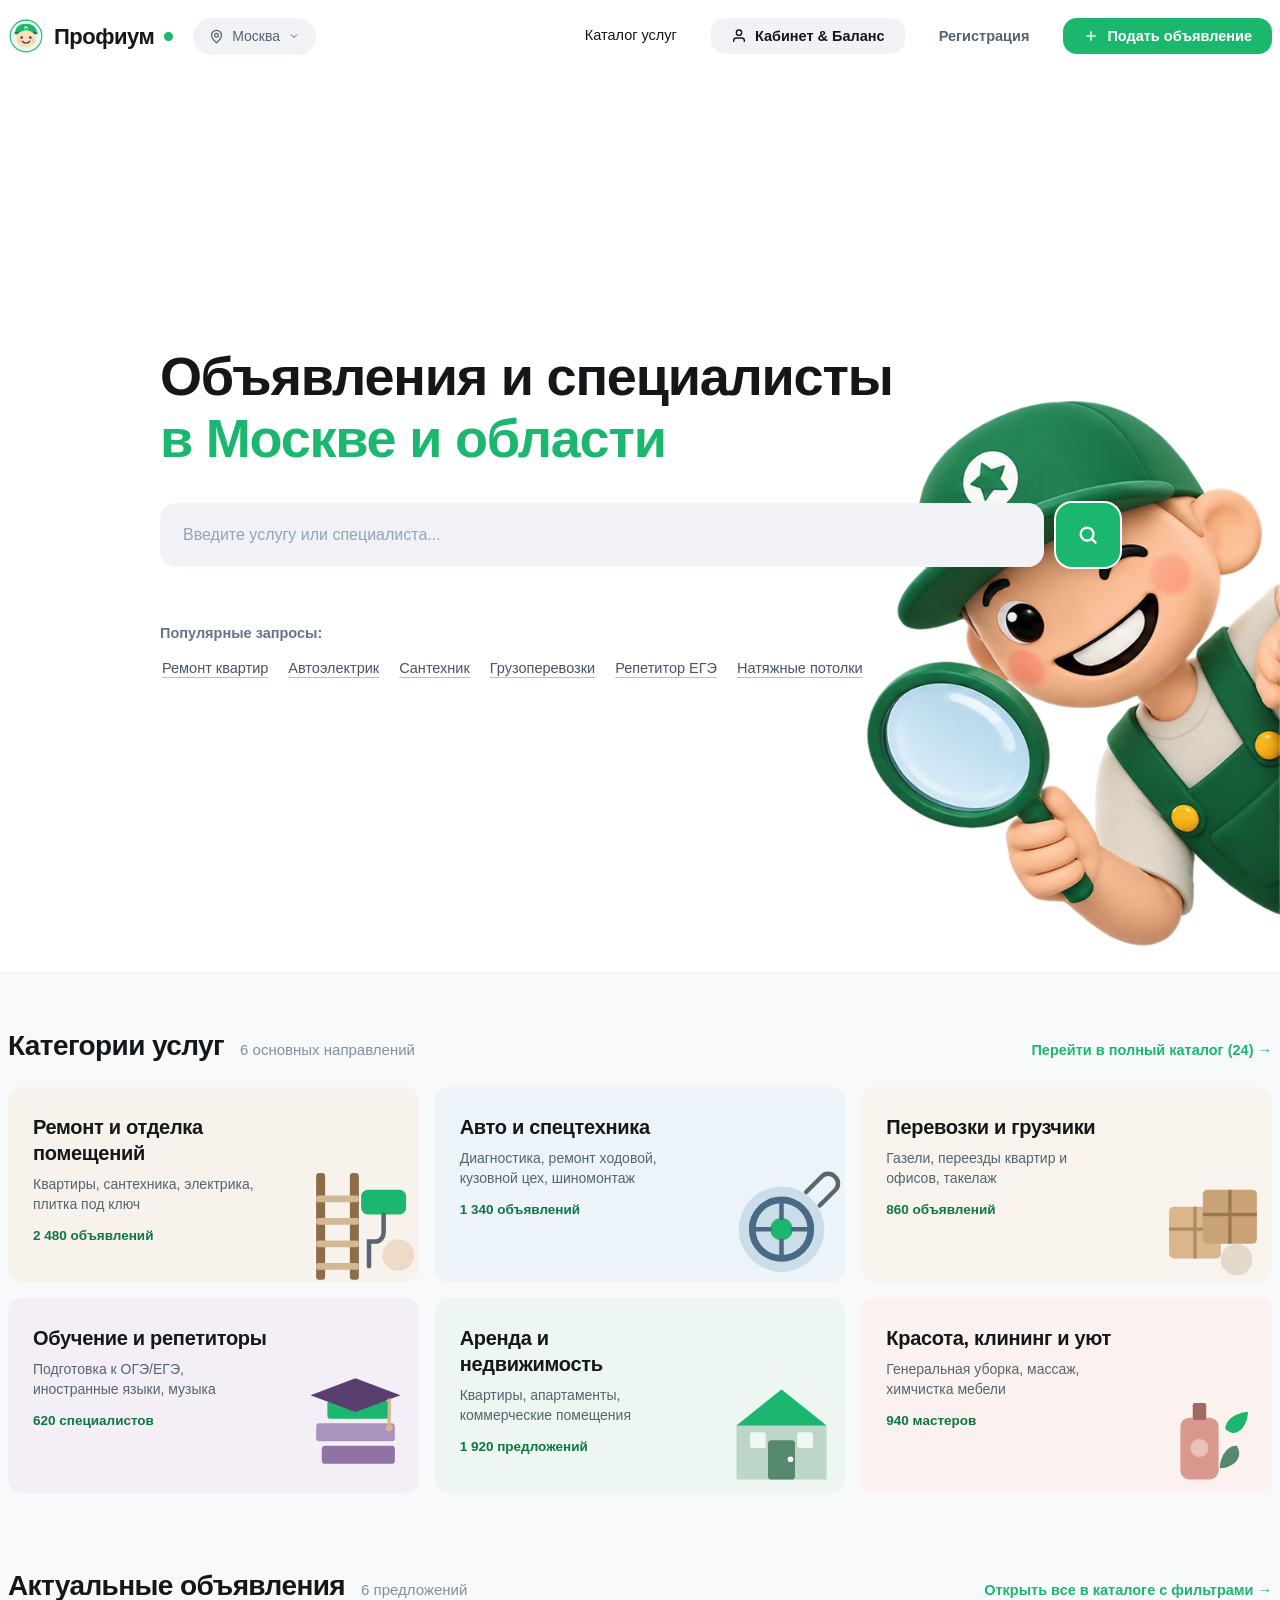
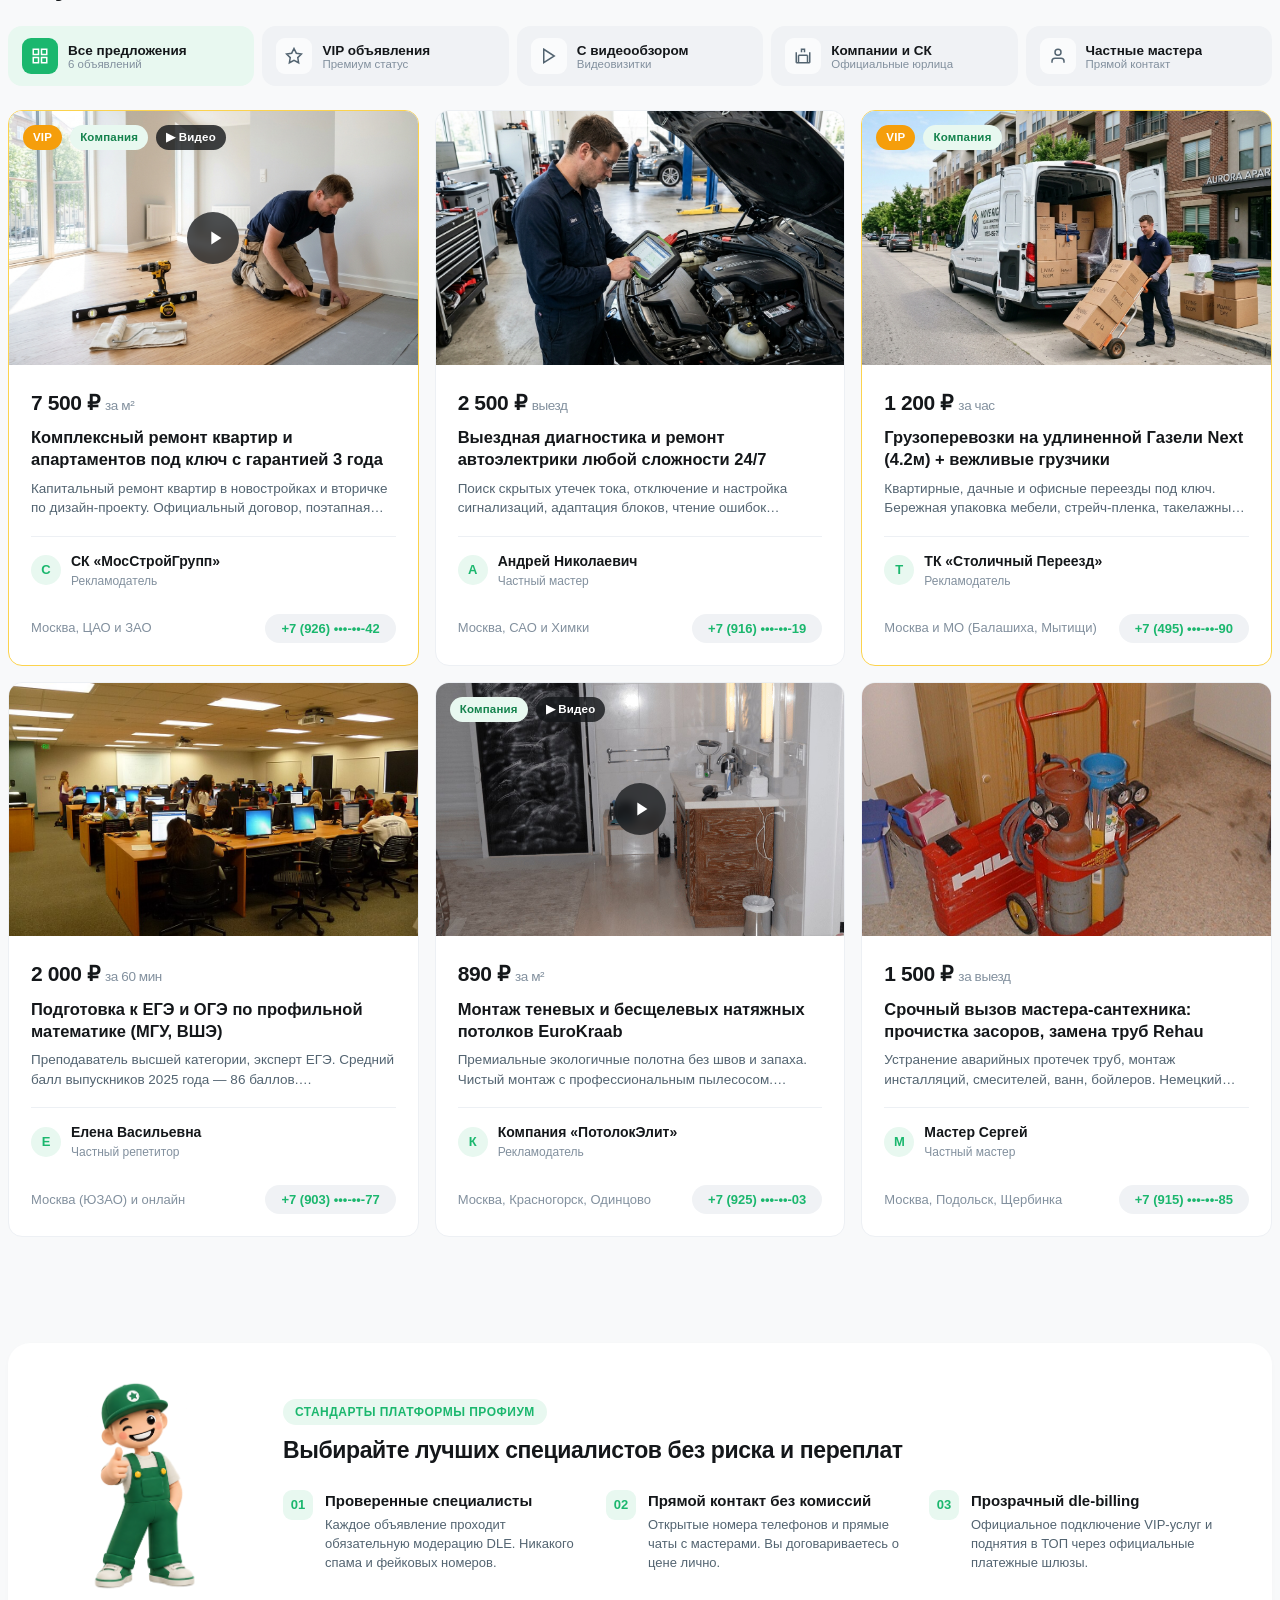
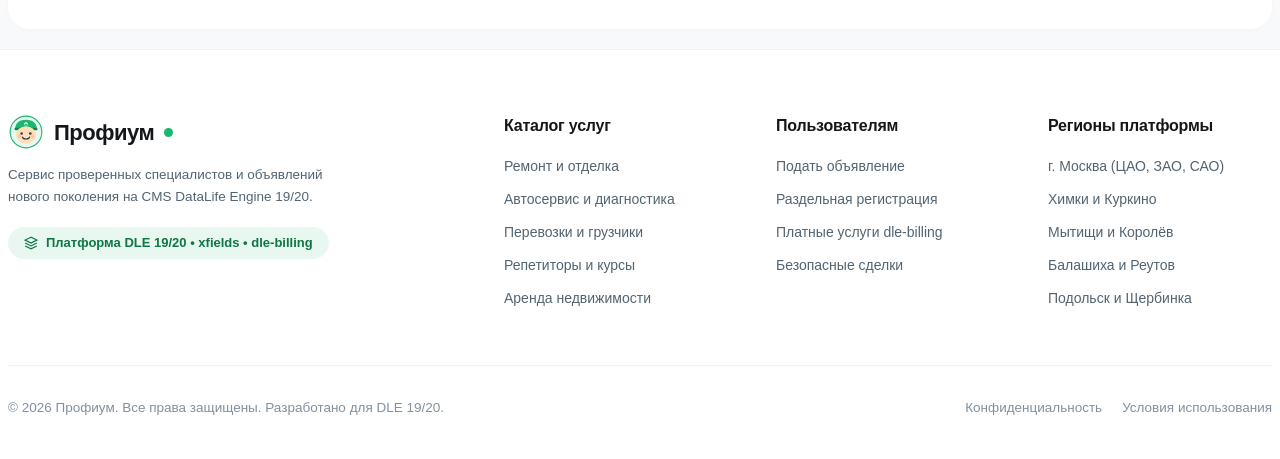
==== commit 4d391498: "fix(hero): mirror 3D hero mascot with full canvas padding, fix 56px popular queries gap with borderl" ====
--- a/index.html
+++ b/index.html
@@ -4,7 +4,7 @@
   <meta charset="UTF-8">
   <meta name="viewport" content="width=device-width, initial-scale=1.0">
   <title>Профиум — Сервис проверенных специалистов и объявлений (DLE 19/20)</title>
-  <link rel="stylesheet" href="css/style.css">
+  <link rel="stylesheet" href="css/style.css?v=3.0">
   <link rel="preconnect" href="https://fonts.googleapis.com">
   <link rel="preconnect" href="https://fonts.gstatic.com" crossorigin>
   <link href="https://fonts.googleapis.com/css2?family=Inter:wght@400;500;600;700&display=swap" rel="stylesheet">
@@ -118,13 +118,33 @@
           </div>
 
           <div class="search-tags" id="searchTagsContainer">
-            <span class="search-tags__title">Популярные запросы</span>
-            <span class="tag-chip" onclick="navigateToCatalogQuery('Ремонт квартир')">Ремонт квартир</span>
-            <span class="tag-chip" onclick="navigateToCatalogQuery('Автоэлектрик')">Автоэлектрик</span>
-            <span class="tag-chip" onclick="navigateToCatalogQuery('Сантехник')">Сантехник</span>
-            <span class="tag-chip" onclick="navigateToCatalogQuery('Грузоперевозки')">Грузоперевозки</span>
-            <span class="tag-chip" onclick="navigateToCatalogQuery('Репетитор')">Репетитор ЕГЭ</span>
-            <span class="tag-chip" onclick="navigateToCatalogQuery('Потолки')">Натяжные потолки</span>
+            <div class="search-tags__title">Популярные запросы:</div>
+            <div class="search-tags__list">
+              <button type="button" class="tag-chip" onclick="navigateToCatalogQuery('Ремонт квартир')">
+                <span>Ремонт квартир</span>
+                <svg class="tag-chip__arrow" width="16" height="16" viewBox="0 0 24 24" fill="none" stroke="currentColor" stroke-width="2"><path d="M9 18l6-6-6-6"/></svg>
+              </button>
+              <button type="button" class="tag-chip" onclick="navigateToCatalogQuery('Автоэлектрик')">
+                <span>Автоэлектрик</span>
+                <svg class="tag-chip__arrow" width="16" height="16" viewBox="0 0 24 24" fill="none" stroke="currentColor" stroke-width="2"><path d="M9 18l6-6-6-6"/></svg>
+              </button>
+              <button type="button" class="tag-chip" onclick="navigateToCatalogQuery('Сантехник')">
+                <span>Сантехник</span>
+                <svg class="tag-chip__arrow" width="16" height="16" viewBox="0 0 24 24" fill="none" stroke="currentColor" stroke-width="2"><path d="M9 18l6-6-6-6"/></svg>
+              </button>
+              <button type="button" class="tag-chip" onclick="navigateToCatalogQuery('Грузоперевозки')">
+                <span>Грузоперевозки</span>
+                <svg class="tag-chip__arrow" width="16" height="16" viewBox="0 0 24 24" fill="none" stroke="currentColor" stroke-width="2"><path d="M9 18l6-6-6-6"/></svg>
+              </button>
+              <button type="button" class="tag-chip" onclick="navigateToCatalogQuery('Репетитор ЕГЭ')">
+                <span>Репетитор ЕГЭ</span>
+                <svg class="tag-chip__arrow" width="16" height="16" viewBox="0 0 24 24" fill="none" stroke="currentColor" stroke-width="2"><path d="M9 18l6-6-6-6"/></svg>
+              </button>
+              <button type="button" class="tag-chip" onclick="navigateToCatalogQuery('Натяжные потолки')">
+                <span>Натяжные потолки</span>
+                <svg class="tag-chip__arrow" width="16" height="16" viewBox="0 0 24 24" fill="none" stroke="currentColor" stroke-width="2"><path d="M9 18l6-6-6-6"/></svg>
+              </button>
+            </div>
           </div>
         </div>
       </div>
@@ -726,6 +746,6 @@
   <div class="toast-container" id="toastContainer"></div>
 
   <!-- Scripts -->
-  <script src="js/app.js"></script>
+  <script src="js/app.js?v=3.0"></script>
 </body>
 </html>
--- a/css/style.css
+++ b/css/style.css
@@ -347,12 +347,12 @@
    ========================================================================== */
 .hero {
   background-color: var(--bg-surface);
-  min-height: calc(100vh - 76px);
-  min-height: calc(100svh - 76px);
+  min-height: 100vh;
+  min-height: 100svh;
   display: flex;
   align-items: center;
   justify-content: center;
-  padding: 60px 0; /* Ample top and bottom breathing room */
+  padding: 130px 0 150px; /* Big top and bottom breathing room */
   border-bottom: 1px solid var(--border-light);
   position: relative;
   overflow: hidden;
@@ -364,9 +364,9 @@
   position: absolute;
   right: 0;
   bottom: 0;
-  width: 520px;
-  height: 640px;
-  max-height: 90%;
+  height: 600px;
+  max-height: 82vh;
+  width: auto;
   z-index: 1; /* Graphic behind content */
   pointer-events: none;
   display: flex;
@@ -375,10 +375,11 @@
 }
 
 .hero__mascot-img {
-  width: 100%;
   height: 100%;
+  width: auto;
   object-fit: contain;
   object-position: right bottom;
+  display: block;
   transform-origin: right bottom;
   transition: transform var(--transition-normal);
 }
@@ -489,47 +490,60 @@
   box-shadow: 0 0 0 2px #ffffff, 0 6px 18px rgba(0, 0, 0, 0.16);
 }
 
-/* Popular queries: pushed noticeably lower down, NO grey borders or pills! */
+/* Popular queries: pushed noticeably lower down (56px gap), NO grey borders or pills! */
 .search-tags {
   display: flex;
-  align-items: center;
+  align-items: baseline;
   flex-wrap: wrap;
-  gap: 10px;
-  margin-top: 36px; /* Clearly separated from search bar */
+  gap: 12px;
+  margin-top: 56px !important; /* Clearly separated from search bar */
   position: relative;
   z-index: 6;
-  max-width: 680px;
-}
+  max-width: 720px;
 }
 
 .search-tags__title {
-  font-size: 14px;
+  font-size: 14.5px;
   font-weight: 600;
-  color: var(--text-muted);
-  margin-right: 4px;
+  color: #64748b;
+  margin-right: 6px;
   white-space: nowrap;
+}
+
+.search-tags__list {
+  display: inline-flex;
+  align-items: center;
+  flex-wrap: wrap;
+  gap: 16px;
 }
 
 /* Clean text links without grey borders/pills as requested */
 .tag-chip {
-  padding: 4px 8px;
-  background-color: transparent;
-  border: none;
-  border-radius: 6px;
-  font-size: 14px;
-  color: #64748b;
+  padding: 4px 2px;
+  background-color: transparent !important;
+  border: none !important;
+  box-shadow: none !important;
+  border-radius: 4px;
+  font-size: 14.5px;
+  color: #475569;
   text-decoration: underline;
-  text-decoration-color: rgba(148, 163, 184, 0.45);
+  text-decoration-color: rgba(100, 116, 139, 0.45);
   text-underline-offset: 4px;
   cursor: pointer;
   transition: color var(--transition-fast), text-decoration-color var(--transition-fast);
+  display: inline-flex;
+  align-items: center;
 }
 
 .tag-chip:hover, .tag-chip.active {
-  color: var(--primary);
-  text-decoration-color: var(--primary);
-  background-color: transparent;
+  color: var(--primary) !important;
+  text-decoration-color: var(--primary) !important;
+  background-color: transparent !important;
   font-weight: 500;
+}
+
+.tag-chip__arrow {
+  display: none;
 }
 
 /* ==========================================================================
@@ -1474,20 +1488,21 @@
     grid-template-columns: repeat(3, 1fr);
   }
   .hero__mascot-edge {
-    width: 260px;
-    height: 260px;
+    height: 420px;
+    max-height: 60vh;
+    width: auto;
   }
 }
 
 @media (max-width: 768px) {
   .hero {
-    min-height: calc(100vh - 64px);
-    min-height: calc(100svh - 64px);
-    display: flex;
-    align-items: center;
-    justify-content: center;
-    padding: 36px 0;
-    box-sizing: border-box;
+    min-height: 100vh !important;
+    min-height: 100svh !important;
+    display: flex !important;
+    align-items: center !important;
+    justify-content: center !important;
+    padding: 80px 0 90px !important;
+    box-sizing: border-box !important;
   }
   .hero__content {
     max-width: 100%;
@@ -1500,11 +1515,11 @@
     max-width: 100%; /* Spans across full width of screen as requested */
   }
   .hero__mascot-edge {
-    width: 210px;
-    height: 285px;
-    max-height: 55%;
-    bottom: 0;
-    right: 0;
+    height: 350px !important;
+    max-height: 50vh !important;
+    width: auto !important;
+    bottom: 0 !important;
+    right: 0 !important;
     opacity: 0.95;
   }
   /* In 1 single row on mobile: thick gray input plate + square green search button */
@@ -1539,55 +1554,74 @@
   /* Mobile Popular Queries: vertical dropdown list, 1 line title, no gray pills */
   .search-tags {
     display: none;
-    position: absolute;
-    top: calc(100% + 8px);
-    left: 0;
-    right: 0;
-    width: 100%;
-    background: #ffffff;
-    border: 1px solid var(--border-light);
-    border-radius: 16px;
-    padding: 14px 12px;
-    margin-top: 0;
-    box-shadow: 0 12px 32px rgba(18, 22, 28, 0.14);
-    z-index: 60;
+    position: absolute !important;
+    top: calc(100% + 10px) !important;
+    left: 0 !important;
+    right: 0 !important;
+    width: 100% !important;
+    max-width: 100% !important;
+    background: #ffffff !important;
+    border: 1px solid var(--border-light) !important;
+    border-radius: 18px !important;
+    padding: 16px 14px !important;
+    margin-top: 0 !important;
+    box-shadow: 0 16px 40px rgba(18, 22, 28, 0.16) !important;
+    z-index: 80 !important;
   }
   .search-tags.search-tags--visible-mobile {
     display: flex !important;
     flex-direction: column !important;
     align-items: stretch !important;
-    gap: 4px !important;
+    gap: 6px !important;
     animation: fadeInDown 0.2s ease;
   }
   .search-tags__title {
     white-space: nowrap !important;
     font-size: 12.5px !important;
     font-weight: 700 !important;
-    color: var(--text-muted) !important;
+    color: #94a3b8 !important;
     text-transform: uppercase !important;
-    letter-spacing: 0.5px !important;
-    padding: 2px 8px 8px !important;
-    border-bottom: 1px solid var(--border-light) !important;
+    letter-spacing: 0.6px !important;
+    padding: 4px 10px 10px !important;
+    border-bottom: 1px solid #f1f5f9 !important;
     margin-bottom: 4px !important;
     display: block !important;
+  }
+  .search-tags__list {
+    display: flex !important;
+    flex-direction: column !important;
+    align-items: stretch !important;
+    gap: 4px !important;
+    width: 100% !important;
   }
   .tag-chip {
     display: flex !important;
     align-items: center !important;
+    justify-content: space-between !important;
     width: 100% !important;
-    padding: 11px 12px !important;
+    padding: 12px 14px !important;
     border-radius: 10px !important;
     background: transparent !important;
     border: none !important;
-    font-size: 14.5px !important;
+    box-shadow: none !important;
+    font-size: 15px !important;
     font-weight: 500 !important;
-    color: var(--text-main) !important;
+    color: #1e293b !important;
     text-decoration: none !important;
     cursor: pointer !important;
     text-align: left !important;
   }
+  .tag-chip__arrow {
+    display: block !important;
+    color: #cbd5e1 !important;
+    flex-shrink: 0 !important;
+  }
   .tag-chip:active, .tag-chip:hover {
-    background-color: var(--bg-subtle) !important;
+    background-color: #f8fafc !important;
+    color: var(--primary) !important;
+    text-decoration: none !important;
+  }
+  .tag-chip:active .tag-chip__arrow, .tag-chip:hover .tag-chip__arrow {
     color: var(--primary) !important;
   }
 
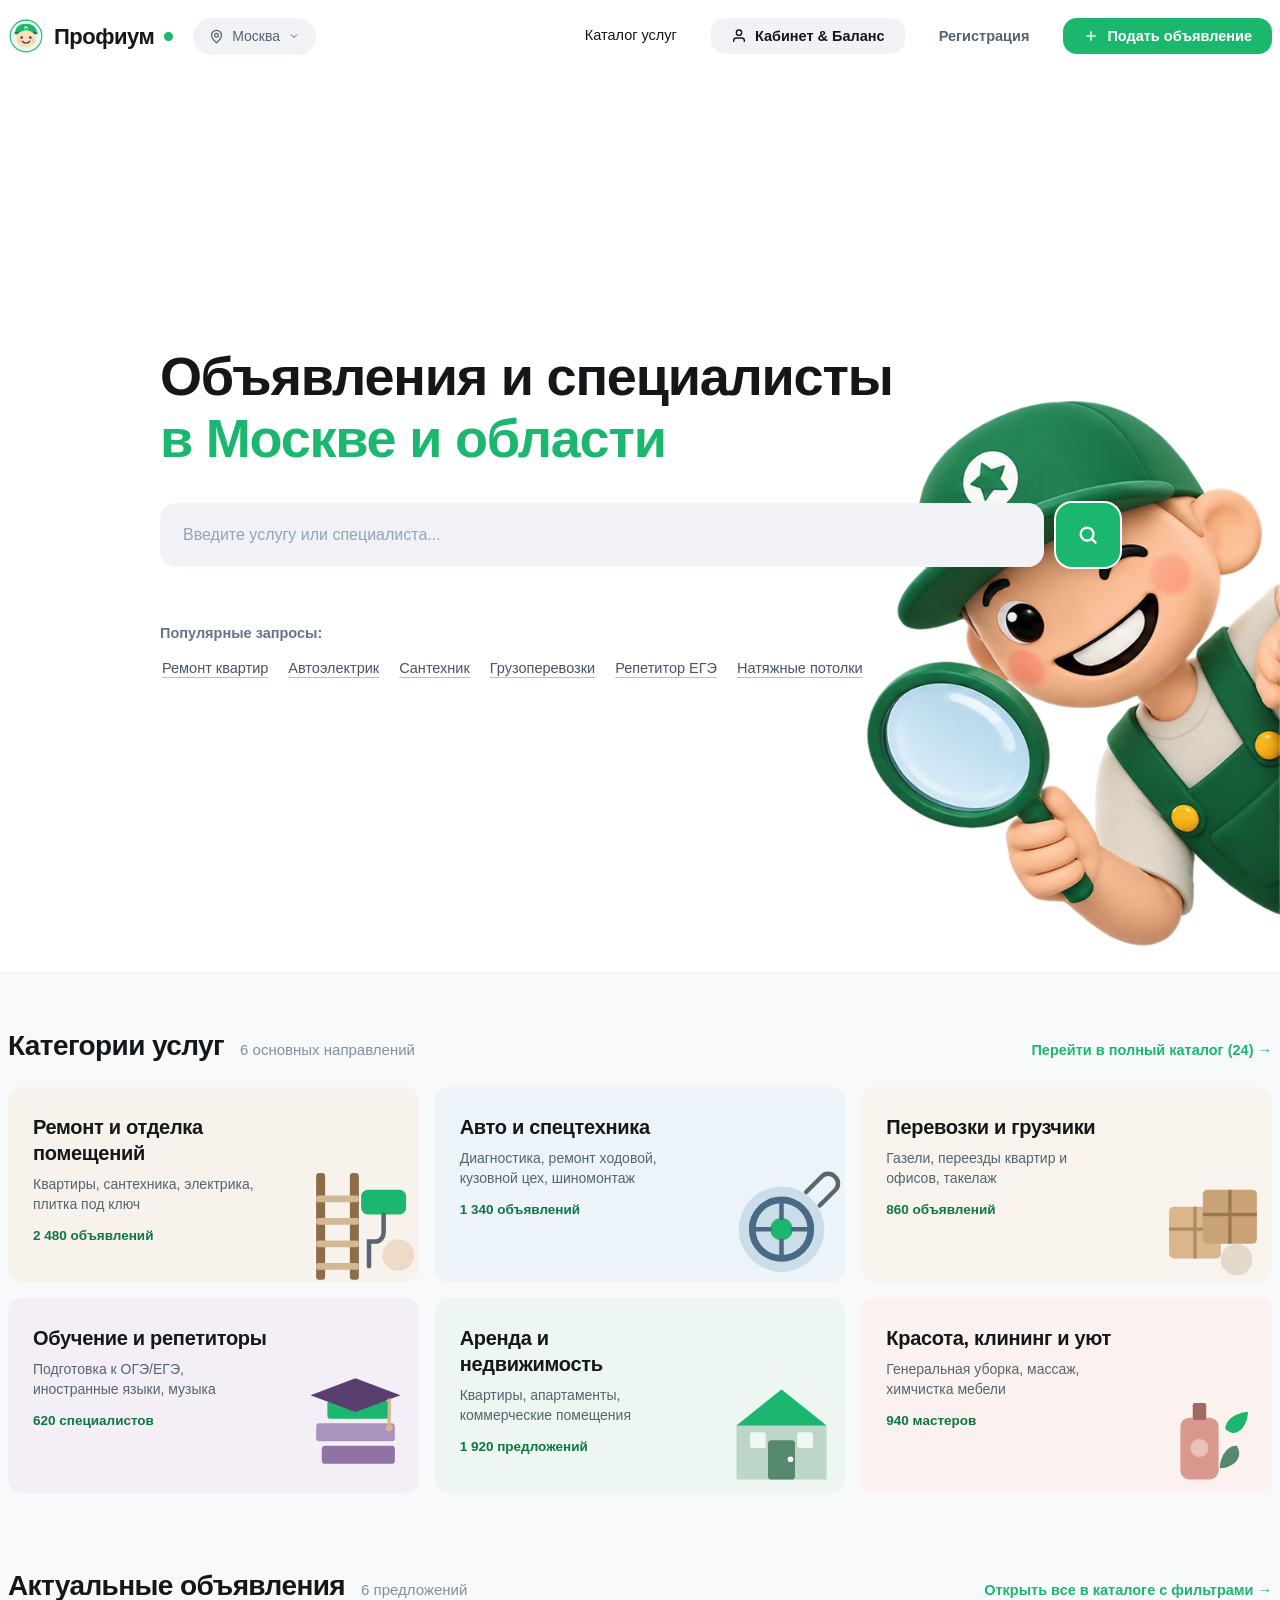
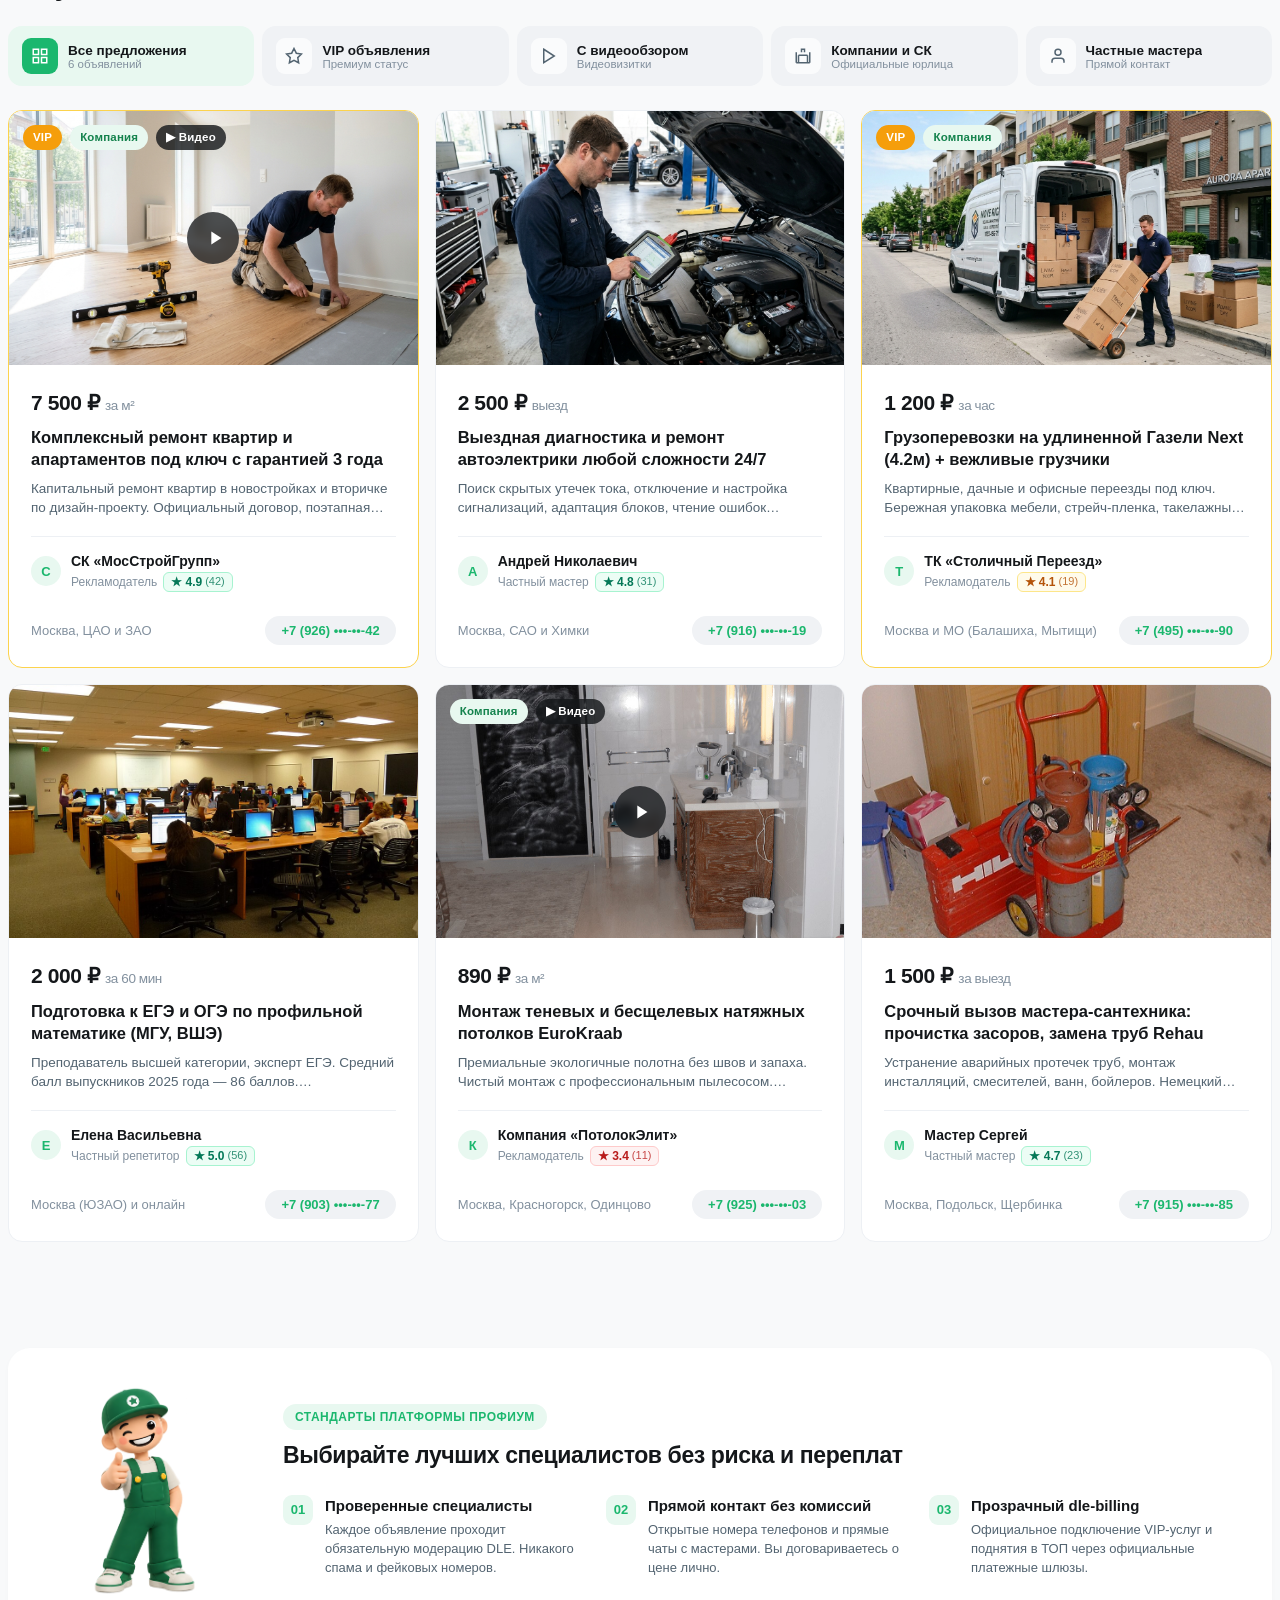
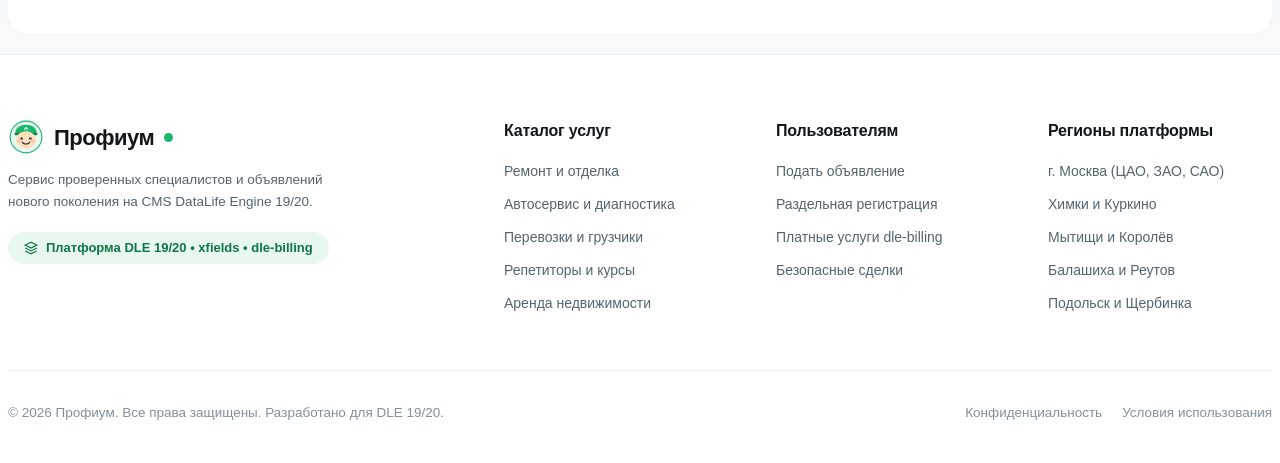
==== commit 0f683ed5: "feat: raise mobile hero mascot into top space, add green geo button to mobile header next to burger," ====
--- a/index.html
+++ b/index.html
@@ -4,7 +4,7 @@
   <meta charset="UTF-8">
   <meta name="viewport" content="width=device-width, initial-scale=1.0">
   <title>Профиум — Сервис проверенных специалистов и объявлений (DLE 19/20)</title>
-  <link rel="stylesheet" href="css/style.css?v=3.0">
+  <link rel="stylesheet" href="css/style.css?v=3.1">
   <link rel="preconnect" href="https://fonts.googleapis.com">
   <link rel="preconnect" href="https://fonts.gstatic.com" crossorigin>
   <link href="https://fonts.googleapis.com/css2?family=Inter:wght@400;500;600;700&display=swap" rel="stylesheet">
@@ -46,12 +46,20 @@
         </button>
       </div>
 
-      <!-- Mobile Hamburger Toggle Button -->
-      <button class="header__burger" id="burgerToggleBtn" aria-label="Открыть мобильное меню" onclick="toggleMobileMenu(true)">
-        <span></span>
-        <span></span>
-        <span></span>
-      </button>
+      <!-- Mobile Right Actions: Green Geo Square Button + Burger Toggle -->
+      <div class="header__mobile-actions">
+        <button class="header__geo-mobile-btn" onclick="openModal('modalRegion')" title="Сменить регион" aria-label="Сменить регион">
+          <svg width="20" height="20" viewBox="0 0 24 24" fill="none" stroke="currentColor" stroke-width="2.3" stroke-linecap="round" stroke-linejoin="round">
+            <path d="M12 2a8 8 0 0 0-8 8c0 5.25 8 12 8 12s8-6.75 8-12a8 8 0 0 0-8-8z"/>
+            <circle cx="12" cy="10" r="3"/>
+          </svg>
+        </button>
+        <button class="header__burger" id="burgerToggleBtn" aria-label="Открыть мобильное меню" onclick="toggleMobileMenu(true)">
+          <span></span>
+          <span></span>
+          <span></span>
+        </button>
+      </div>
     </div>
   </header>
 
@@ -67,11 +75,6 @@
         <button class="modal__close" onclick="toggleMobileMenu(false)">&times;</button>
       </div>
       <div class="mobile-drawer__body">
-        <div class="mobile-drawer__geo" onclick="openModal('modalRegion'); toggleMobileMenu(false);">
-          <svg width="18" height="18" viewBox="0 0 24 24" fill="none" stroke="currentColor" stroke-width="2"><path d="M12 2a8 8 0 0 0-8 8c0 5.25 8 12 8 12s8-6.75 8-12a8 8 0 0 0-8-8z"/><circle cx="12" cy="10" r="3"/></svg>
-          <span id="mobileCityText">Москва</span>
-          <span style="margin-left: auto; font-size: 13px; color: var(--primary); font-weight: 600;">Сменить</span>
-        </div>
         <nav class="mobile-drawer__nav">
           <a href="catalog.html" class="mobile-nav-item">
             <svg width="20" height="20" viewBox="0 0 24 24" fill="none" stroke="currentColor" stroke-width="2"><rect x="3" y="3" width="7" height="7"/><rect x="14" y="3" width="7" height="7"/><rect x="14" y="14" width="7" height="7"/><rect x="3" y="14" width="7" height="7"/></svg>
@@ -684,17 +687,18 @@
 
   <!-- 4. DETAIL AD VIEW -->
   <div class="modal-overlay" id="modalAdDetail">
-    <div class="modal modal--large">
-      <div class="modal__header">
+    <div class="modal modal--large modal--ad-detail">
+      <button class="modal__close detail-modal__close" onclick="closeModal('modalAdDetail')" aria-label="Закрыть">✕</button>
+
+      <div class="modal__header detail-modal__header">
         <div class="modal__title" id="detailModalTitle">Просмотр объявления</div>
-        <button class="modal__close" onclick="closeModal('modalAdDetail')">✕</button>
-      </div>
-
-      <div class="modal__body" id="detailModalBody"></div>
-
-      <div class="modal__footer" style="justify-content: space-between;">
-        <div id="detailAuthorBlock" style="font-size: 13.5px; color: var(--text-secondary);"></div>
-        <div style="display: flex; gap: 12px;">
+      </div>
+
+      <div class="modal__body detail-modal__body" id="detailModalBody"></div>
+
+      <div class="modal__footer detail-modal__footer">
+        <div class="detail-author-box" id="detailAuthorBlock"></div>
+        <div class="detail-actions-box">
           <button class="btn btn--outline" id="detailPromoBtn" onclick="openPromoFromDetail()">
             ⚡ Продвинуть (VIP)
           </button>
@@ -746,6 +750,6 @@
   <div class="toast-container" id="toastContainer"></div>
 
   <!-- Scripts -->
-  <script src="js/app.js?v=3.0"></script>
+  <script src="js/app.js?v=3.1"></script>
 </body>
 </html>
--- a/css/style.css
+++ b/css/style.css
@@ -183,6 +183,35 @@
   gap: 14px;
 }
 
+/* Mobile Header Actions (Green Geo Square + Burger) */
+.header__mobile-actions {
+  display: none;
+  align-items: center;
+  gap: 10px;
+}
+
+.header__geo-mobile-btn {
+  width: 44px;
+  height: 44px;
+  border-radius: var(--radius-md);
+  background-color: var(--primary);
+  color: #ffffff;
+  display: flex;
+  align-items: center;
+  justify-content: center;
+  cursor: pointer;
+  border: none;
+  box-shadow: 0 2px 8px rgba(27, 183, 110, 0.28);
+  transition: background-color var(--transition-fast), transform var(--transition-fast);
+  flex-shrink: 0;
+}
+.header__geo-mobile-btn:hover {
+  background-color: var(--primary-hover);
+}
+.header__geo-mobile-btn:active {
+  transform: scale(0.96);
+}
+
 /* Mobile Hamburger Button */
 .header__burger {
   display: none;
@@ -1187,6 +1216,147 @@
   gap: 12px;
 }
 
+/* Rating Badges with color indicators: > 4.5 Green, 3.7 - 4.5 Yellow, < 3.7 Red */
+.rating-badge {
+  display: inline-flex;
+  align-items: center;
+  gap: 3px;
+  padding: 2px 7px;
+  border-radius: 6px;
+  font-size: 12px;
+  font-weight: 700;
+  line-height: 1.2;
+  vertical-align: middle;
+}
+.rating-badge--green {
+  background-color: #ecfdf5;
+  color: #047857;
+  border: 1px solid #a7f3d0;
+}
+.rating-badge--yellow {
+  background-color: #fffbeb;
+  color: #b45309;
+  border: 1px solid #fde68a;
+}
+.rating-badge--red {
+  background-color: #fef2f2;
+  color: #b91c1c;
+  border: 1px solid #fecaca;
+}
+.rating-badge__count {
+  font-weight: 500;
+  opacity: 0.8;
+  font-size: 11px;
+}
+
+/* Modal Ad Detail (Unfixed footer across all resolutions, full natural scroll) */
+.modal--ad-detail {
+  position: relative !important;
+  max-height: 90vh !important;
+  overflow-y: auto !important;
+}
+.modal--ad-detail .modal__header {
+  position: relative;
+  padding: 22px 56px 20px 24px;
+}
+.detail-modal__close {
+  position: absolute !important;
+  top: 14px !important;
+  right: 14px !important;
+  z-index: 30 !important;
+  width: 36px !important;
+  height: 36px !important;
+  border-radius: 50% !important;
+  background: rgba(255, 255, 255, 0.95) !important;
+  backdrop-filter: blur(4px) !important;
+  box-shadow: 0 2px 8px rgba(0, 0, 0, 0.12) !important;
+  border: 1px solid rgba(0, 0, 0, 0.08) !important;
+  display: flex !important;
+  align-items: center !important;
+  justify-content: center !important;
+  font-size: 15px !important;
+  color: #334155 !important;
+  cursor: pointer !important;
+  transition: background-color var(--transition-fast), transform var(--transition-fast) !important;
+}
+.detail-modal__close:hover {
+  background-color: #ffffff !important;
+  color: #0f172a !important;
+  transform: scale(1.05);
+}
+.modal--ad-detail .modal__body {
+  overflow-y: visible !important;
+  flex: none;
+  padding: 24px;
+}
+.detail-media-wrap {
+  border-radius: var(--radius-md);
+  overflow: hidden;
+  height: 340px;
+  background: #000;
+  position: relative;
+}
+.detail-modal__footer {
+  position: static !important; /* No fixation on any screen resolution */
+  margin-top: auto;
+  flex-shrink: 0;
+  display: flex;
+  align-items: center;
+  justify-content: space-between;
+  gap: 16px;
+  padding: 20px 24px;
+  border-top: 1px solid var(--border-light);
+  background-color: #fafbfc;
+}
+.detail-author {
+  display: flex;
+  align-items: center;
+  gap: 12px;
+}
+.detail-author__avatar {
+  width: 42px;
+  height: 42px;
+  border-radius: 50%;
+  background: var(--primary-soft);
+  color: var(--primary-dark);
+  font-weight: 700;
+  font-size: 17px;
+  display: flex;
+  align-items: center;
+  justify-content: center;
+  flex-shrink: 0;
+}
+.detail-author__info {
+  flex: 1;
+  min-width: 0;
+}
+.detail-author__name {
+  font-size: 15px;
+  font-weight: 700;
+  color: var(--text-main);
+  line-height: 1.3;
+}
+.detail-author__role {
+  font-weight: 500;
+  color: var(--text-muted);
+  font-size: 13px;
+}
+.detail-author__meta {
+  display: flex;
+  align-items: center;
+  gap: 8px;
+  margin-top: 4px;
+  font-size: 12.5px;
+  color: var(--text-muted);
+  flex-wrap: wrap;
+}
+.detail-actions-box {
+  display: flex;
+  align-items: center;
+  gap: 12px;
+  flex-shrink: 0;
+}
+
 /* Form controls */
 .form-group {
   margin-bottom: 22px;
@@ -1481,6 +1651,9 @@
   .header__right {
     display: none; /* Hide desktop action buttons to prevent overflow */
   }
+  .header__mobile-actions {
+    display: flex;
+  }
   .header__burger {
     display: flex; /* Show clean hamburger button */
   }
@@ -1515,10 +1688,11 @@
     max-width: 100%; /* Spans across full width of screen as requested */
   }
   .hero__mascot-edge {
-    height: 350px !important;
-    max-height: 50vh !important;
+    height: 380px !important;
+    max-height: 52vh !important;
     width: auto !important;
-    bottom: 0 !important;
+    top: 15px !important;
+    bottom: auto !important;
     right: 0 !important;
     opacity: 0.95;
   }
@@ -1549,6 +1723,69 @@
     padding: 0;
     flex-shrink: 0;
     box-shadow: 0 0 0 2px #ffffff, 0 3px 10px rgba(0, 0, 0, 0.1);
+  }
+
+  /* Mobile Modal Ad Detail: 8px screen padding, 8px inside card padding, top-right close cross, stacked author & 2-column buttons */
+  #modalAdDetail.modal-overlay {
+    padding: 8px !important; /* 8px on all sides from screen edges */
+    align-items: center !important;
+  }
+  #modalAdDetail .modal {
+    width: 100% !important;
+    max-width: calc(100vw - 16px) !important;
+    max-height: calc(100vh - 16px) !important;
+    max-height: calc(100svh - 16px) !important;
+    border-radius: 14px !important;
+    margin: 0 !important;
+  }
+  #modalAdDetail .modal__header {
+    padding: 10px 42px 10px 8px !important; /* 8px inside card from edges */
+  }
+  #modalAdDetail .modal__title {
+    font-size: 16px !important;
+  }
+  #modalAdDetail .detail-modal__close {
+    top: 8px !important; /* Right in top-right corner of card */
+    right: 8px !important;
+    width: 30px !important;
+    height: 30px !important;
+    font-size: 14px !important;
+  }
+  #modalAdDetail .modal__body {
+    padding: 8px !important; /* 8px inside card from edges */
+  }
+  .detail-media-wrap {
+    height: 200px !important;
+  }
+  #modalAdDetail .detail-modal__footer {
+    padding: 8px !important; /* 8px inside card from edges */
+    flex-direction: column !important; /* Stacked layout on mobile */
+    align-items: stretch !important;
+    gap: 10px !important;
+    width: 100% !important;
+    box-sizing: border-box !important;
+  }
+  .detail-author-box {
+    width: 100% !important;
+    box-sizing: border-box !important;
+  }
+  .detail-actions-box {
+    display: grid !important;
+    grid-template-columns: 1fr 1fr !important; /* 2 buttons side by side fitting 100% */
+    gap: 8px !important;
+    width: 100% !important;
+    box-sizing: border-box !important;
+  }
+  .detail-actions-box .btn {
+    width: 100% !important;
+    min-width: 0 !important;
+    padding: 11px 4px !important;
+    font-size: 13px !important;
+    font-weight: 600 !important;
+    white-space: nowrap !important;
+    text-align: center !important;
+    justify-content: center !important;
+    box-sizing: border-box !important;
   }
   
   /* Mobile Popular Queries: vertical dropdown list, 1 line title, no gray pills */
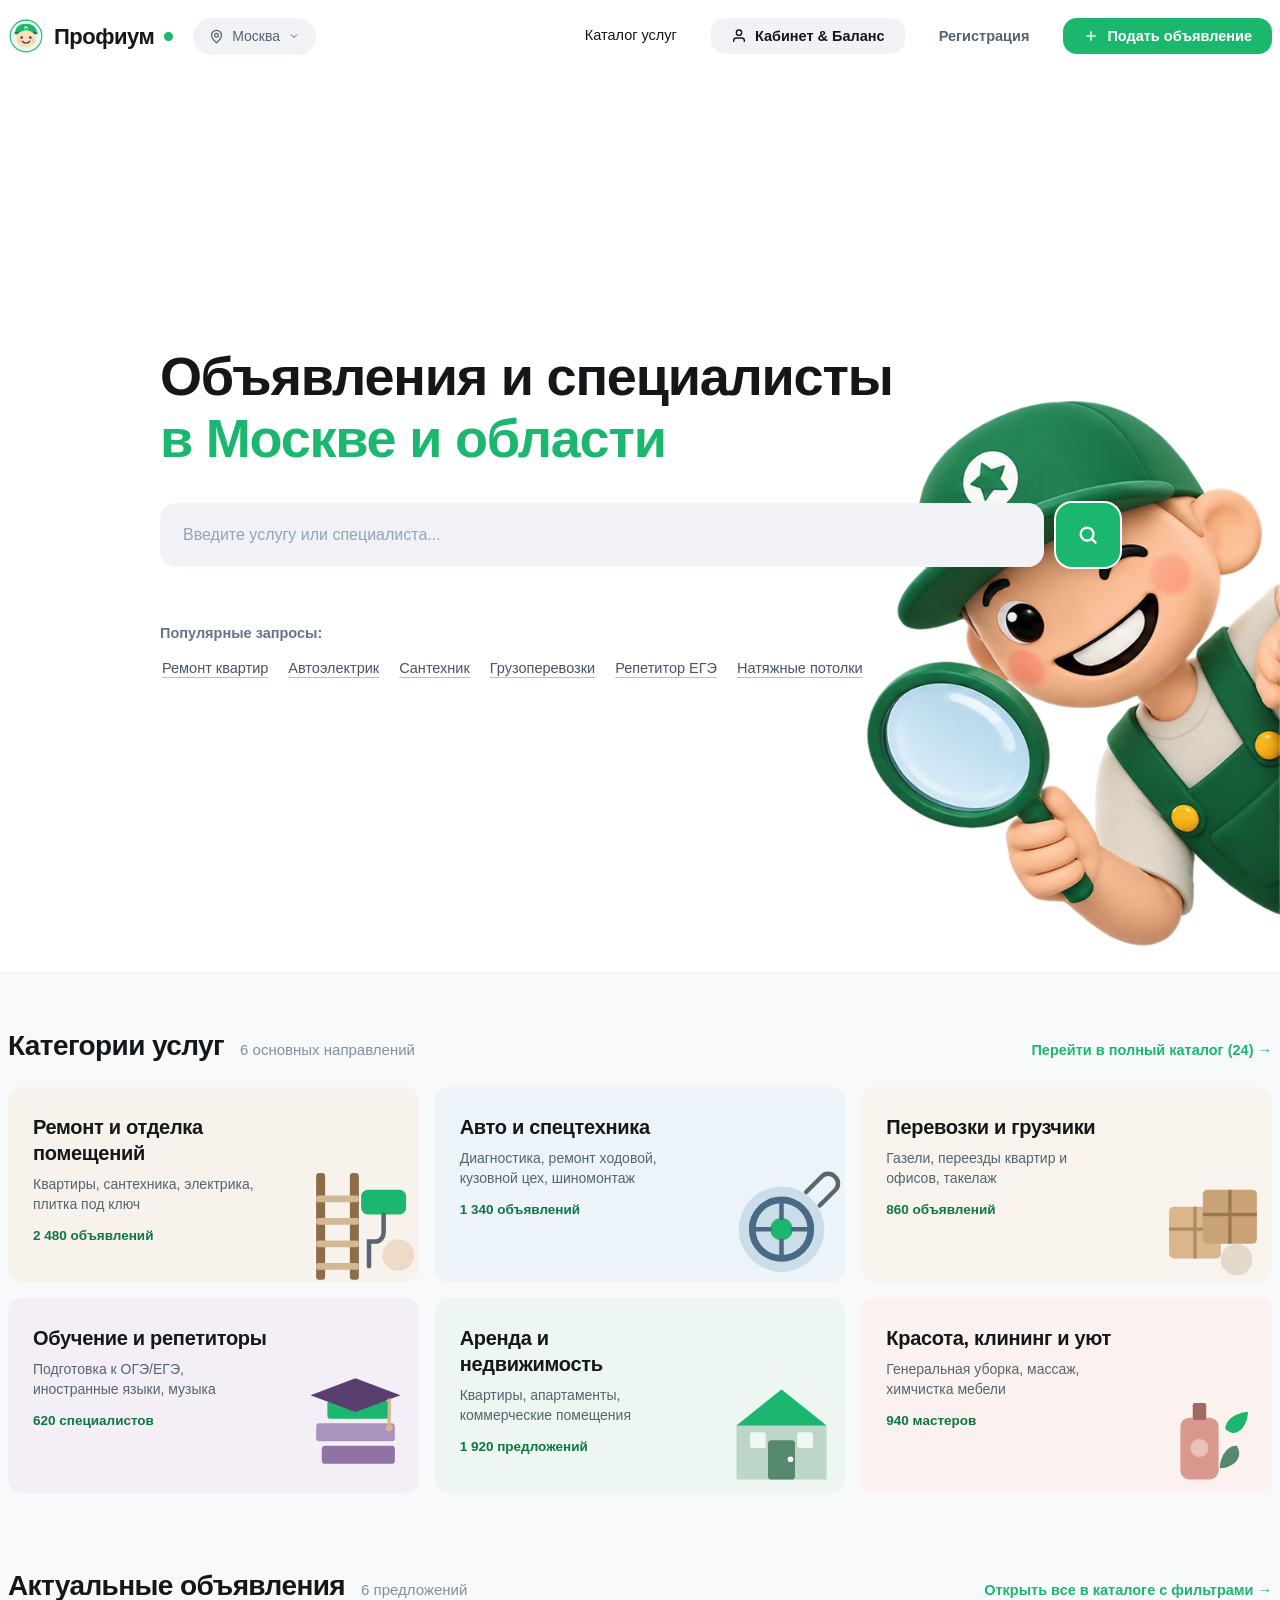
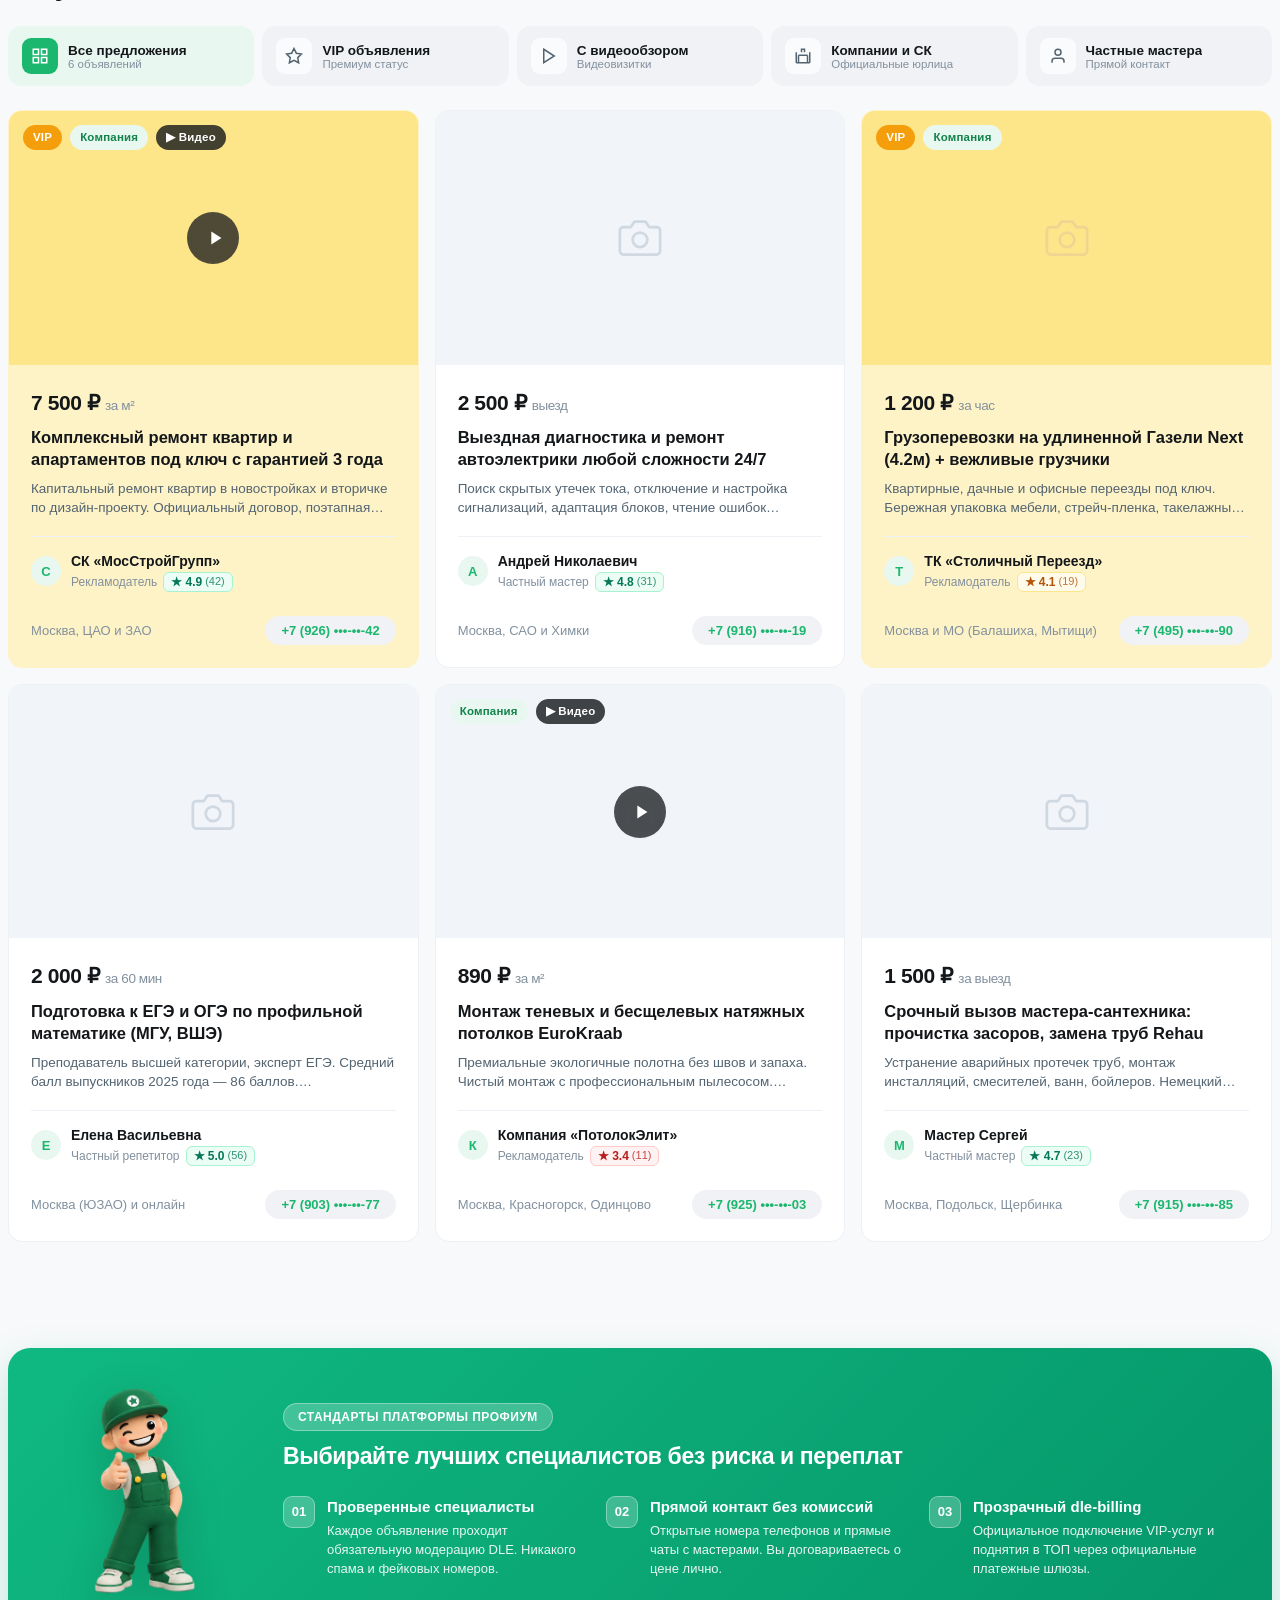
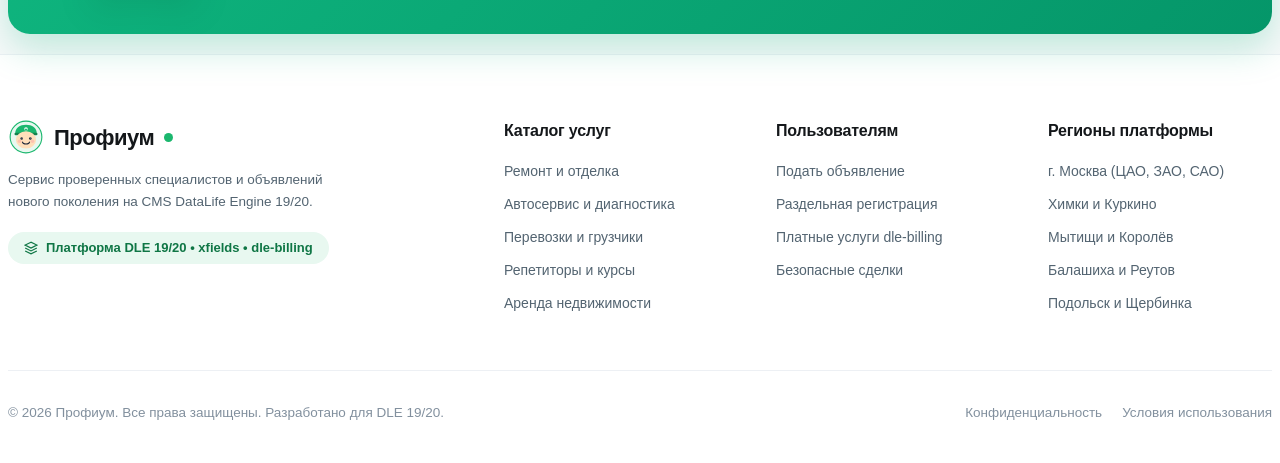
==== commit a56c0078: "feat: hide card photos until hover, pastel yellow borderless VIP cards, green platform standards ban" ====
--- a/index.html
+++ b/index.html
@@ -4,7 +4,7 @@
   <meta charset="UTF-8">
   <meta name="viewport" content="width=device-width, initial-scale=1.0">
   <title>Профиум — Сервис проверенных специалистов и объявлений (DLE 19/20)</title>
-  <link rel="stylesheet" href="css/style.css?v=3.1">
+  <link rel="stylesheet" href="css/style.css?v=3.2">
   <link rel="preconnect" href="https://fonts.googleapis.com">
   <link rel="preconnect" href="https://fonts.gstatic.com" crossorigin>
   <link href="https://fonts.googleapis.com/css2?family=Inter:wght@400;500;600;700&display=swap" rel="stylesheet">
@@ -750,6 +750,6 @@
   <div class="toast-container" id="toastContainer"></div>
 
   <!-- Scripts -->
-  <script src="js/app.js?v=3.1"></script>
+  <script src="js/app.js?v=3.2"></script>
 </body>
 </html>
--- a/css/style.css
+++ b/css/style.css
@@ -846,7 +846,7 @@
   overflow: hidden;
   display: flex;
   flex-direction: column;
-  transition: transform var(--transition-fast), border-color var(--transition-fast);
+  transition: transform var(--transition-fast), border-color var(--transition-fast), box-shadow var(--transition-fast);
   cursor: pointer;
   position: relative;
   box-shadow: none; /* No dirty shadows! */
@@ -859,19 +859,59 @@
   box-shadow: none;
 }
 
+/* VIP Cards: Pale warm pastel yellow background (#fef3c7), NO border by default */
 .ad-card--vip {
-  border-color: #fcd34d;
-  box-shadow: none;
+  background-color: #fef3c7 !important;
+  border: 1px solid transparent !important;
+  box-shadow: none !important;
+}
+
+.ad-card--vip:hover {
+  border-color: #f59e0b !important; /* Border appears only on hover */
+  transform: translateY(-2px);
+  box-shadow: 0 4px 18px rgba(245, 158, 11, 0.16) !important;
 }
 
 .ad-card__media {
   position: relative;
   width: 100%;
   padding-top: 62%;
-  background-color: var(--bg-subtle);
+  background-color: #f1f5f9;
   overflow: hidden;
-}
-
+  display: flex;
+  align-items: center;
+  justify-content: center;
+}
+
+.ad-card--vip .ad-card__media {
+  background-color: #fde68a !important; /* Pale warm amber media placeholder */
+}
+
+/* Photo watermark placeholder when photo is hidden */
+.ad-card__media::before {
+  content: "";
+  position: absolute;
+  top: 50%;
+  left: 50%;
+  transform: translate(-50%, -50%);
+  width: 44px;
+  height: 44px;
+  background-image: url("data:image/svg+xml,%3Csvg xmlns='http://www.w3.org/2000/svg' viewBox='0 0 24 24' fill='none' stroke='%2394a3b8' stroke-width='1.5' stroke-linecap='round' stroke-linejoin='round'%3E%3Cpath d='M23 19a2 2 0 0 1-2 2H3a2 2 0 0 1-2-2V8a2 2 0 0 1 2-2h4l2-3h6l2 3h4a2 2 0 0 1 2 2z'/%3E%3Ccircle cx='12' cy='13' r='4'/%3E%3C/svg%3E");
+  background-repeat: no-repeat;
+  background-position: center;
+  background-size: contain;
+  opacity: 0.35;
+  transition: opacity 0.3s ease;
+  pointer-events: none;
+  z-index: 1;
+}
+
+.ad-card--vip .ad-card__media::before {
+  filter: sepia(1) hue-rotate(350deg);
+  opacity: 0.45;
+}
+
+/* Photo completely hidden by default, appears ONLY on hover */
 .ad-card__img {
   position: absolute;
   top: 0;
@@ -879,11 +919,18 @@
   width: 100%;
   height: 100%;
   object-fit: cover;
-  transition: transform 0.4s ease;
+  opacity: 0;
+  transition: opacity 0.35s ease, transform 0.4s ease;
+  z-index: 2;
 }
 
 .ad-card:hover .ad-card__img {
+  opacity: 1;
   transform: scale(1.03);
+}
+
+.ad-card:hover .ad-card__media::before {
+  opacity: 0;
 }
 
 /* Prominent Play Button for video cards */
@@ -2442,7 +2489,7 @@
   box-shadow: none; /* No dirty shadows! */
   overflow: hidden;
   display: flex;
-  transition: transform var(--transition-fast), border-color var(--transition-fast);
+  transition: transform var(--transition-fast), border-color var(--transition-fast), box-shadow var(--transition-fast);
   cursor: pointer;
   position: relative;
 }
@@ -2452,28 +2499,75 @@
   transform: translateY(-2px);
 }
 
+/* VIP Cards in catalog: Pale warm pastel yellow background (#fef3c7), NO border by default */
 .ad-card-horizontal.ad-card--vip {
-  border-color: #fcd34d;
+  background-color: #fef3c7 !important;
+  border: 1px solid transparent !important;
+  box-shadow: none !important;
+}
+
+.ad-card-horizontal.ad-card--vip:hover {
+  border-color: #f59e0b !important; /* Border appears only on hover */
+  transform: translateY(-2px);
+  box-shadow: 0 4px 18px rgba(245, 158, 11, 0.16) !important;
 }
 
 .ad-card-horizontal__media {
   width: 250px;
   min-width: 250px;
   position: relative;
-  background-color: var(--bg-subtle);
+  background-color: #f1f5f9;
   overflow: hidden;
-}
-
+  display: flex;
+  align-items: center;
+  justify-content: center;
+}
+
+.ad-card-horizontal.ad-card--vip .ad-card-horizontal__media {
+  background-color: #fde68a !important; /* Pale warm amber media placeholder */
+}
+
+.ad-card-horizontal__media::before {
+  content: "";
+  position: absolute;
+  top: 50%;
+  left: 50%;
+  transform: translate(-50%, -50%);
+  width: 44px;
+  height: 44px;
+  background-image: url("data:image/svg+xml,%3Csvg xmlns='http://www.w3.org/2000/svg' viewBox='0 0 24 24' fill='none' stroke='%2394a3b8' stroke-width='1.5' stroke-linecap='round' stroke-linejoin='round'%3E%3Cpath d='M23 19a2 2 0 0 1-2 2H3a2 2 0 0 1-2-2V8a2 2 0 0 1 2-2h4l2-3h6l2 3h4a2 2 0 0 1 2 2z'/%3E%3Ccircle cx='12' cy='13' r='4'/%3E%3C/svg%3E");
+  background-repeat: no-repeat;
+  background-position: center;
+  background-size: contain;
+  opacity: 0.35;
+  transition: opacity 0.3s ease;
+  pointer-events: none;
+  z-index: 1;
+}
+
+.ad-card-horizontal.ad-card--vip .ad-card-horizontal__media::before {
+  filter: sepia(1) hue-rotate(350deg);
+  opacity: 0.45;
+}
+
+/* Photo completely hidden by default, appears ONLY on hover */
 .ad-card-horizontal__img {
   width: 100%;
   height: 100%;
   object-fit: cover;
   display: block;
-  transition: transform 0.35s ease;
+  opacity: 0;
+  transition: opacity 0.35s ease, transform 0.35s ease;
+  z-index: 2;
 }
 
 .ad-card-horizontal:hover .ad-card-horizontal__img {
+  opacity: 1;
   transform: scale(1.04);
+}
+
+.ad-card-horizontal:hover .ad-card-horizontal__media::before {
+  opacity: 0;
 }
 
 .ad-card-horizontal__badges {
@@ -2748,18 +2842,19 @@
 }
 
 /* ==========================================================================
-   VAULT-BOY STYLE ADVANTAGES BANNER (ALL-IN-ONE CARD)
+   VAULT-BOY STYLE ADVANTAGES BANNER (ALL-IN-ONE CARD) - BRAND GREEN
    ========================================================================== */
 .vault-banner {
-  background: #ffffff;
+  background: linear-gradient(135deg, #10b981 0%, #059669 100%) !important;
   border-radius: var(--radius-lg);
   padding: 38px 48px;
   display: flex;
   align-items: center;
   gap: 52px;
-  box-shadow: var(--shadow-sm);
+  box-shadow: 0 14px 36px rgba(16, 185, 129, 0.25) !important;
   position: relative;
   overflow: hidden;
+  color: #ffffff !important;
 }
 
 .vault-banner__character {
@@ -2775,6 +2870,7 @@
   width: 100%;
   height: 100%;
   object-fit: contain;
+  filter: drop-shadow(0 10px 20px rgba(0, 0, 0, 0.15));
   transition: transform 0.35s cubic-bezier(0.16, 1, 0.3, 1);
 }
 
@@ -2788,21 +2884,23 @@
 
 .vault-banner__tag {
   display: inline-block;
-  padding: 4px 12px;
+  padding: 4px 14px;
   border-radius: var(--radius-pill);
-  background: var(--primary-soft);
-  color: var(--primary);
+  background: rgba(255, 255, 255, 0.22) !important;
+  color: #ffffff !important;
+  border: 1px solid rgba(255, 255, 255, 0.35) !important;
   font-size: 12px;
   font-weight: 700;
   text-transform: uppercase;
   letter-spacing: 0.5px;
   margin-bottom: 8px;
+  backdrop-filter: blur(6px);
 }
 
 .vault-banner__title {
   font-size: 23px;
   font-weight: 700;
-  color: var(--text-main);
+  color: #ffffff !important;
   margin-bottom: 22px;
   letter-spacing: -0.4px;
 }
@@ -2819,29 +2917,31 @@
 }
 
 .vault-feature__badge {
-  width: 30px;
-  height: 30px;
+  width: 32px;
+  height: 32px;
   border-radius: 9px;
-  background: var(--primary-soft);
-  color: var(--primary);
+  background: rgba(255, 255, 255, 0.22) !important;
+  color: #ffffff !important;
+  border: 1px solid rgba(255, 255, 255, 0.35) !important;
   display: flex;
   align-items: center;
   justify-content: center;
   font-size: 13px;
   font-weight: 800;
   flex-shrink: 0;
+  backdrop-filter: blur(6px);
 }
 
 .vault-feature__title {
   font-size: 15px;
   font-weight: 700;
-  color: var(--text-main);
+  color: #ffffff !important;
   margin-bottom: 4px;
 }
 
 .vault-feature__desc {
   font-size: 13px;
-  color: var(--text-secondary);
+  color: rgba(255, 255, 255, 0.9) !important;
   line-height: 1.45;
 }
 
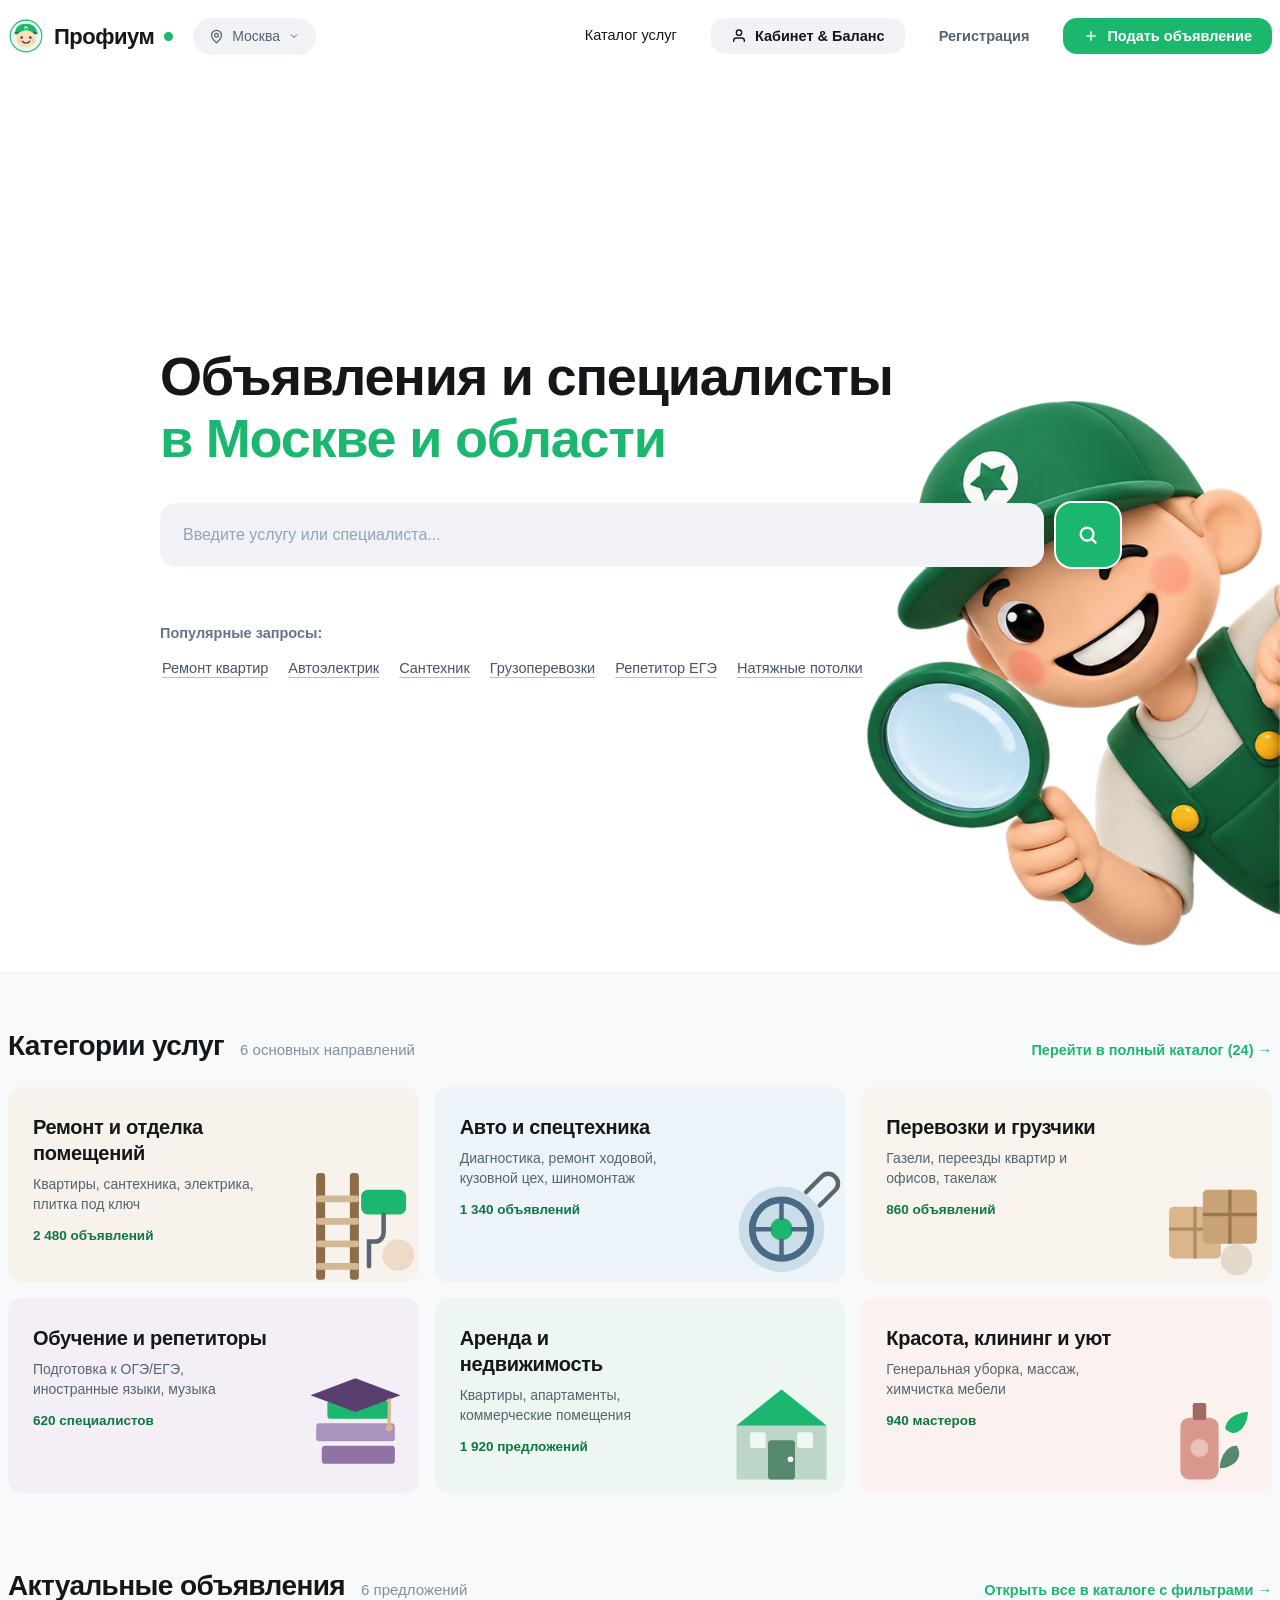
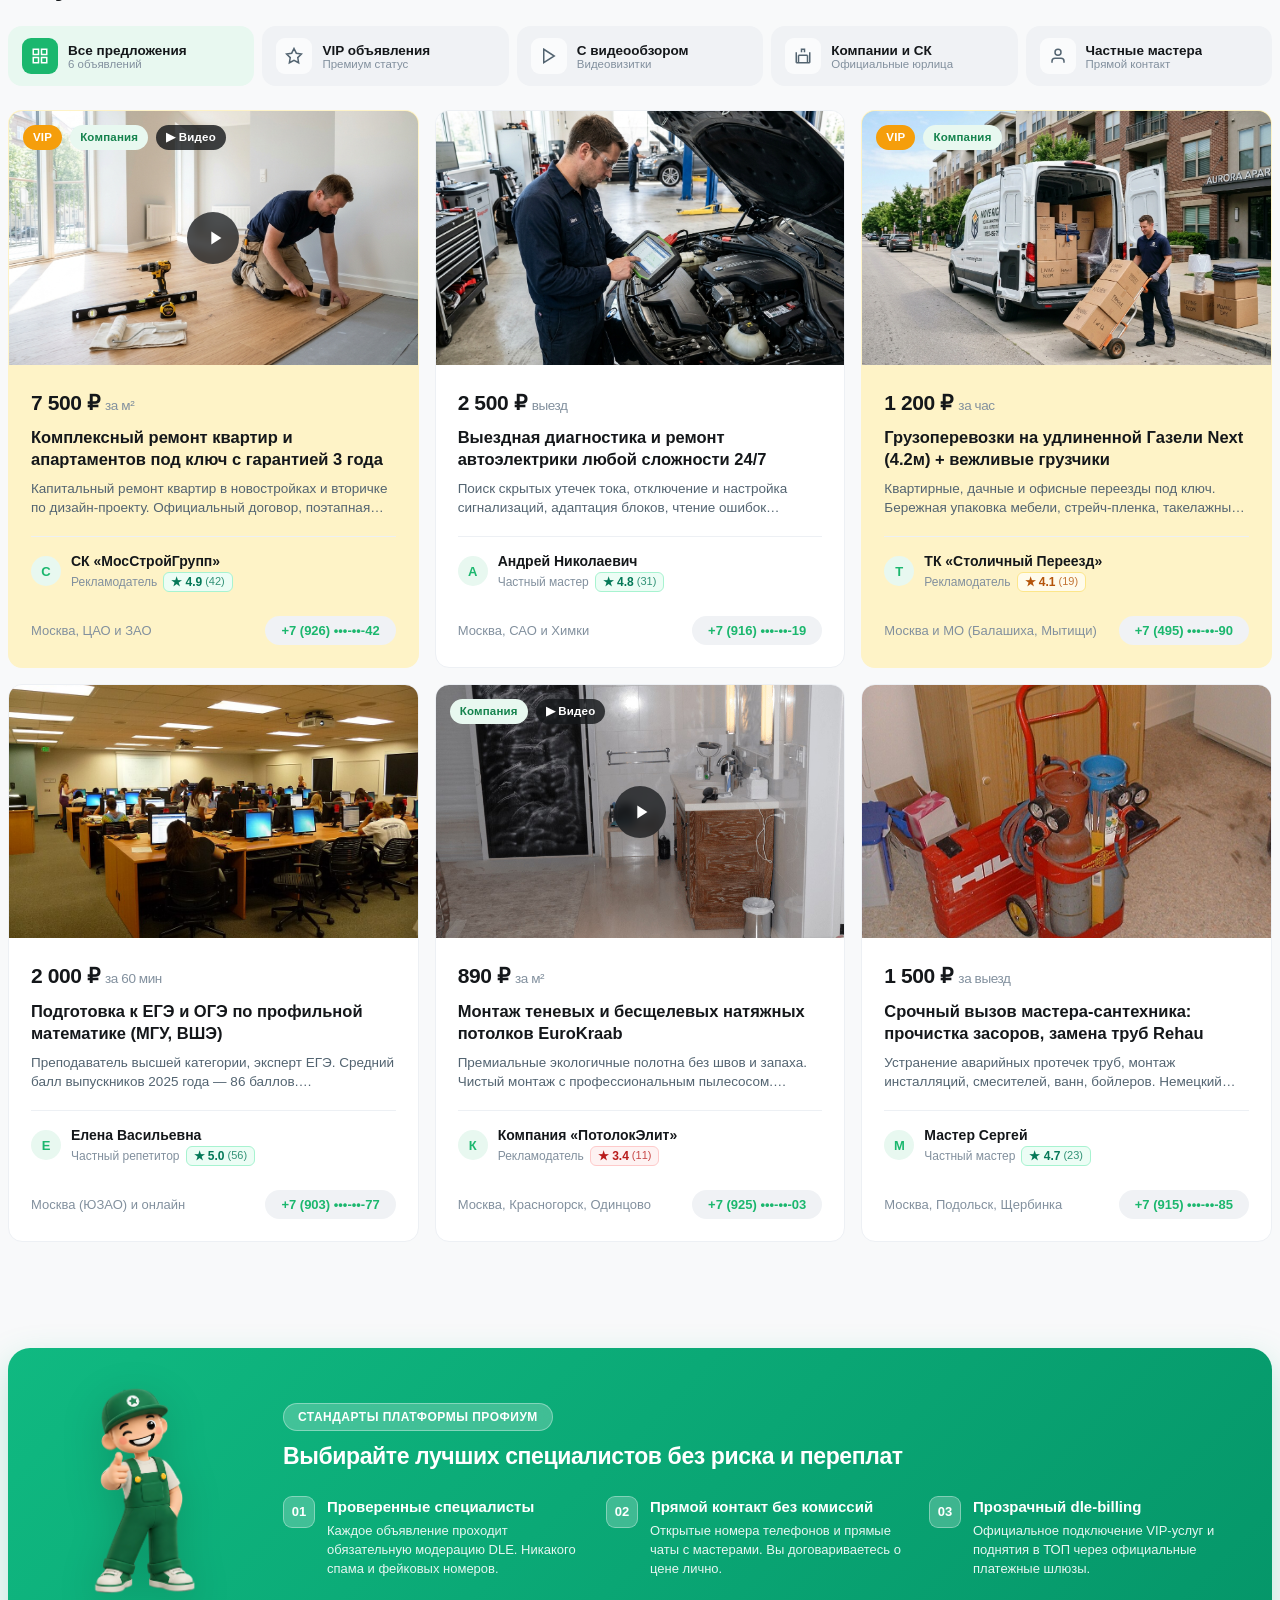
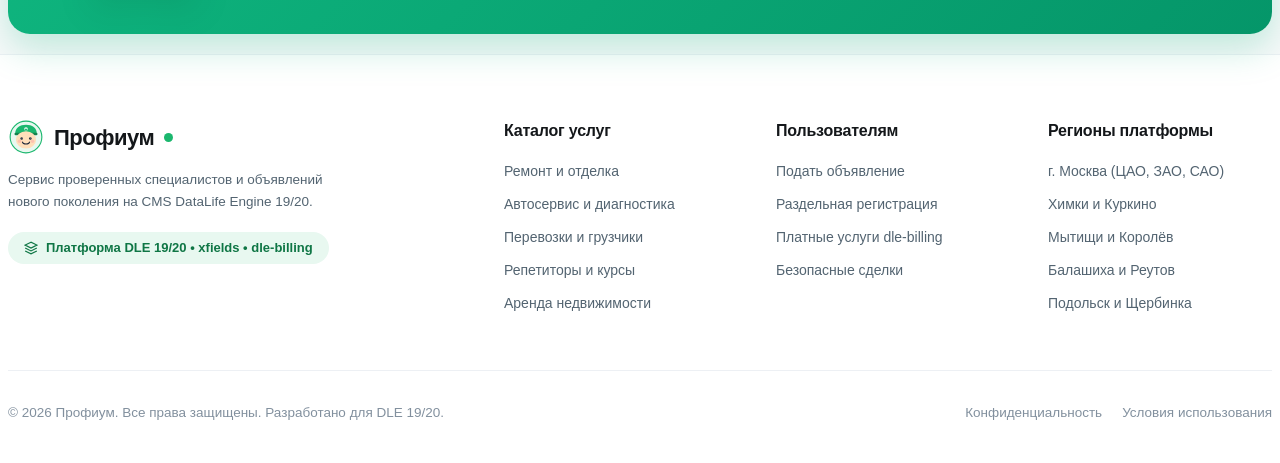
==== commit 88b3a13b: "fix: make photos and video thumbnails visible by default on cards with smooth hover zoom" ====
--- a/index.html
+++ b/index.html
@@ -4,7 +4,7 @@
   <meta charset="UTF-8">
   <meta name="viewport" content="width=device-width, initial-scale=1.0">
   <title>Профиум — Сервис проверенных специалистов и объявлений (DLE 19/20)</title>
-  <link rel="stylesheet" href="css/style.css?v=3.2">
+  <link rel="stylesheet" href="css/style.css?v=3.3">
   <link rel="preconnect" href="https://fonts.googleapis.com">
   <link rel="preconnect" href="https://fonts.gstatic.com" crossorigin>
   <link href="https://fonts.googleapis.com/css2?family=Inter:wght@400;500;600;700&display=swap" rel="stylesheet">
@@ -750,6 +750,6 @@
   <div class="toast-container" id="toastContainer"></div>
 
   <!-- Scripts -->
-  <script src="js/app.js?v=3.2"></script>
+  <script src="js/app.js?v=3.3"></script>
 </body>
 </html>
--- a/css/style.css
+++ b/css/style.css
@@ -911,7 +911,7 @@
   opacity: 0.45;
 }
 
-/* Photo completely hidden by default, appears ONLY on hover */
+/* Photo visible by default, smooth zoom on hover */
 .ad-card__img {
   position: absolute;
   top: 0;
@@ -919,14 +919,13 @@
   width: 100%;
   height: 100%;
   object-fit: cover;
-  opacity: 0;
-  transition: opacity 0.35s ease, transform 0.4s ease;
+  opacity: 1;
+  transition: transform 0.4s cubic-bezier(0.16, 1, 0.3, 1);
   z-index: 2;
 }
 
 .ad-card:hover .ad-card__img {
-  opacity: 1;
-  transform: scale(1.03);
+  transform: scale(1.05);
 }
 
 .ad-card:hover .ad-card__media::before {
@@ -2550,20 +2549,19 @@
   opacity: 0.45;
 }
 
-/* Photo completely hidden by default, appears ONLY on hover */
+/* Photo visible by default, smooth zoom on hover */
 .ad-card-horizontal__img {
   width: 100%;
   height: 100%;
   object-fit: cover;
   display: block;
-  opacity: 0;
-  transition: opacity 0.35s ease, transform 0.35s ease;
+  opacity: 1;
+  transition: transform 0.4s cubic-bezier(0.16, 1, 0.3, 1);
   z-index: 2;
 }
 
 .ad-card-horizontal:hover .ad-card-horizontal__img {
-  opacity: 1;
-  transform: scale(1.04);
+  transform: scale(1.05);
 }
 
 .ad-card-horizontal:hover .ad-card-horizontal__media::before {
